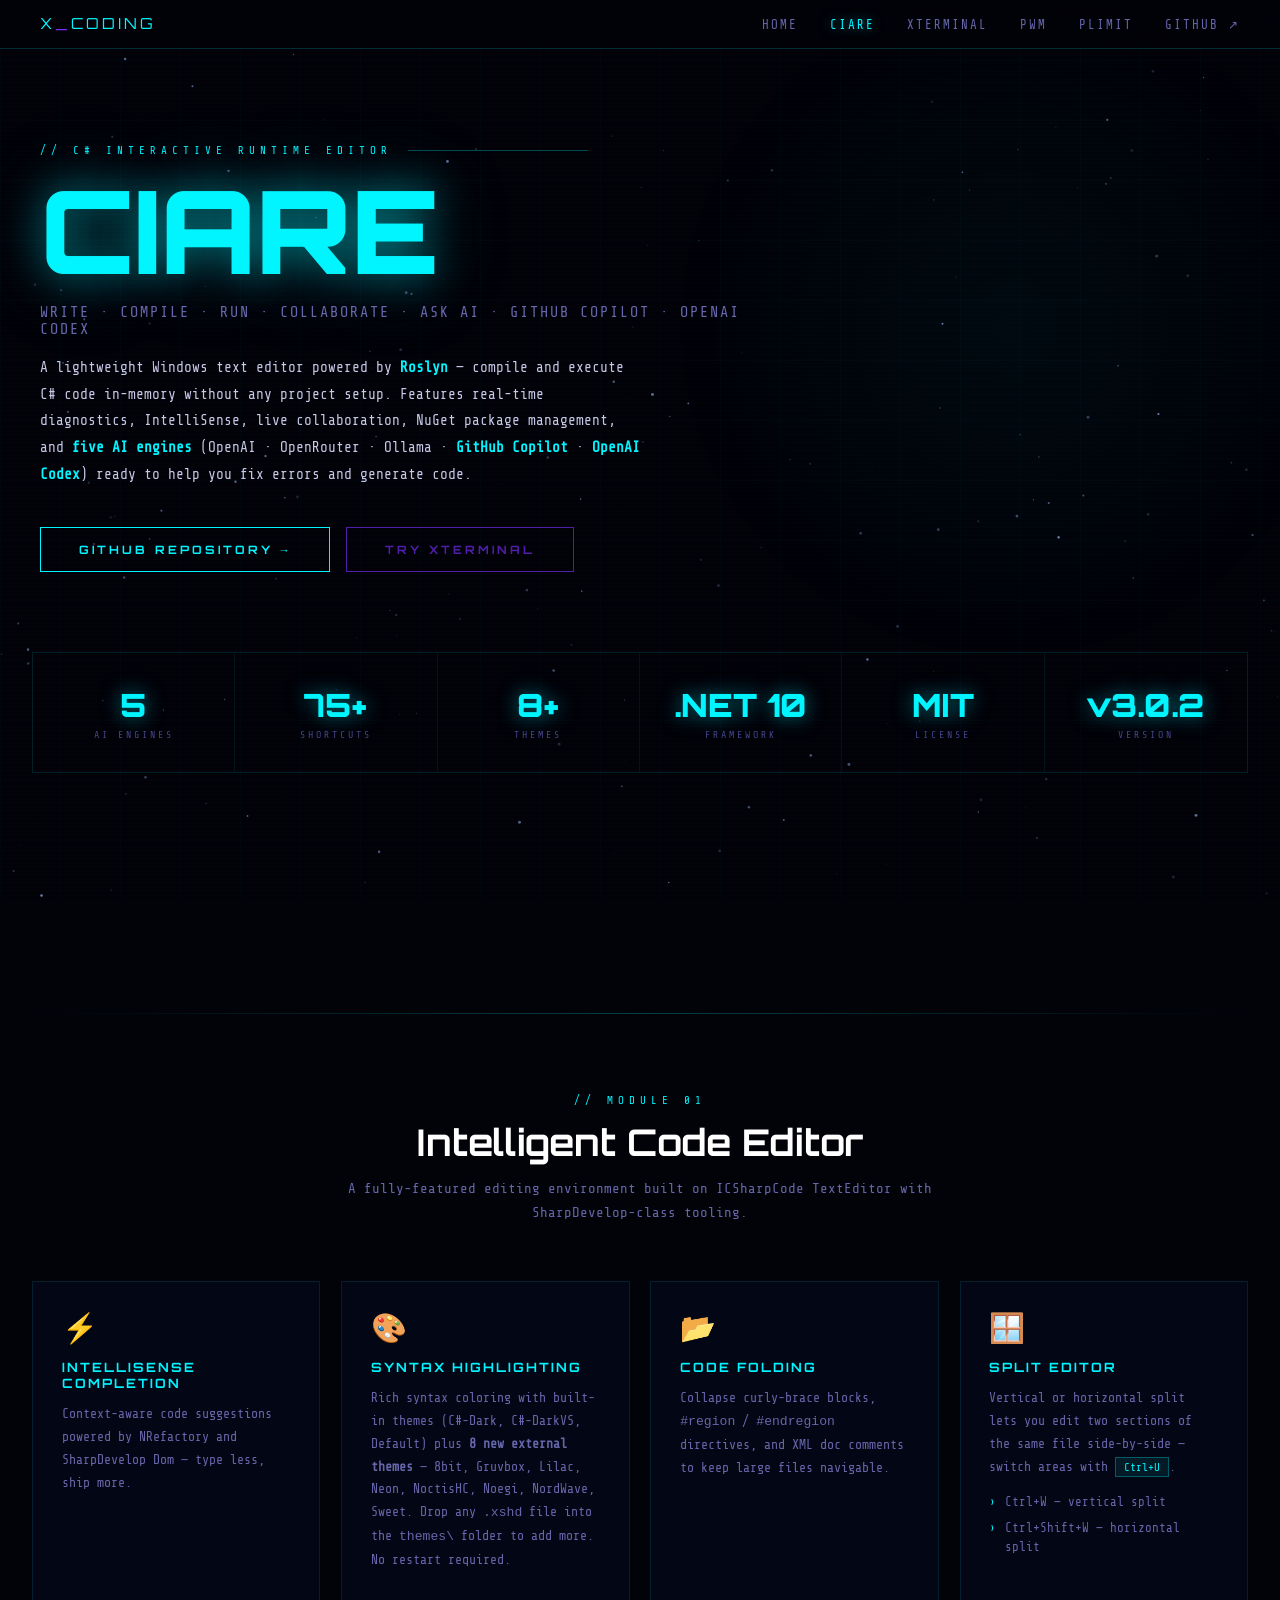
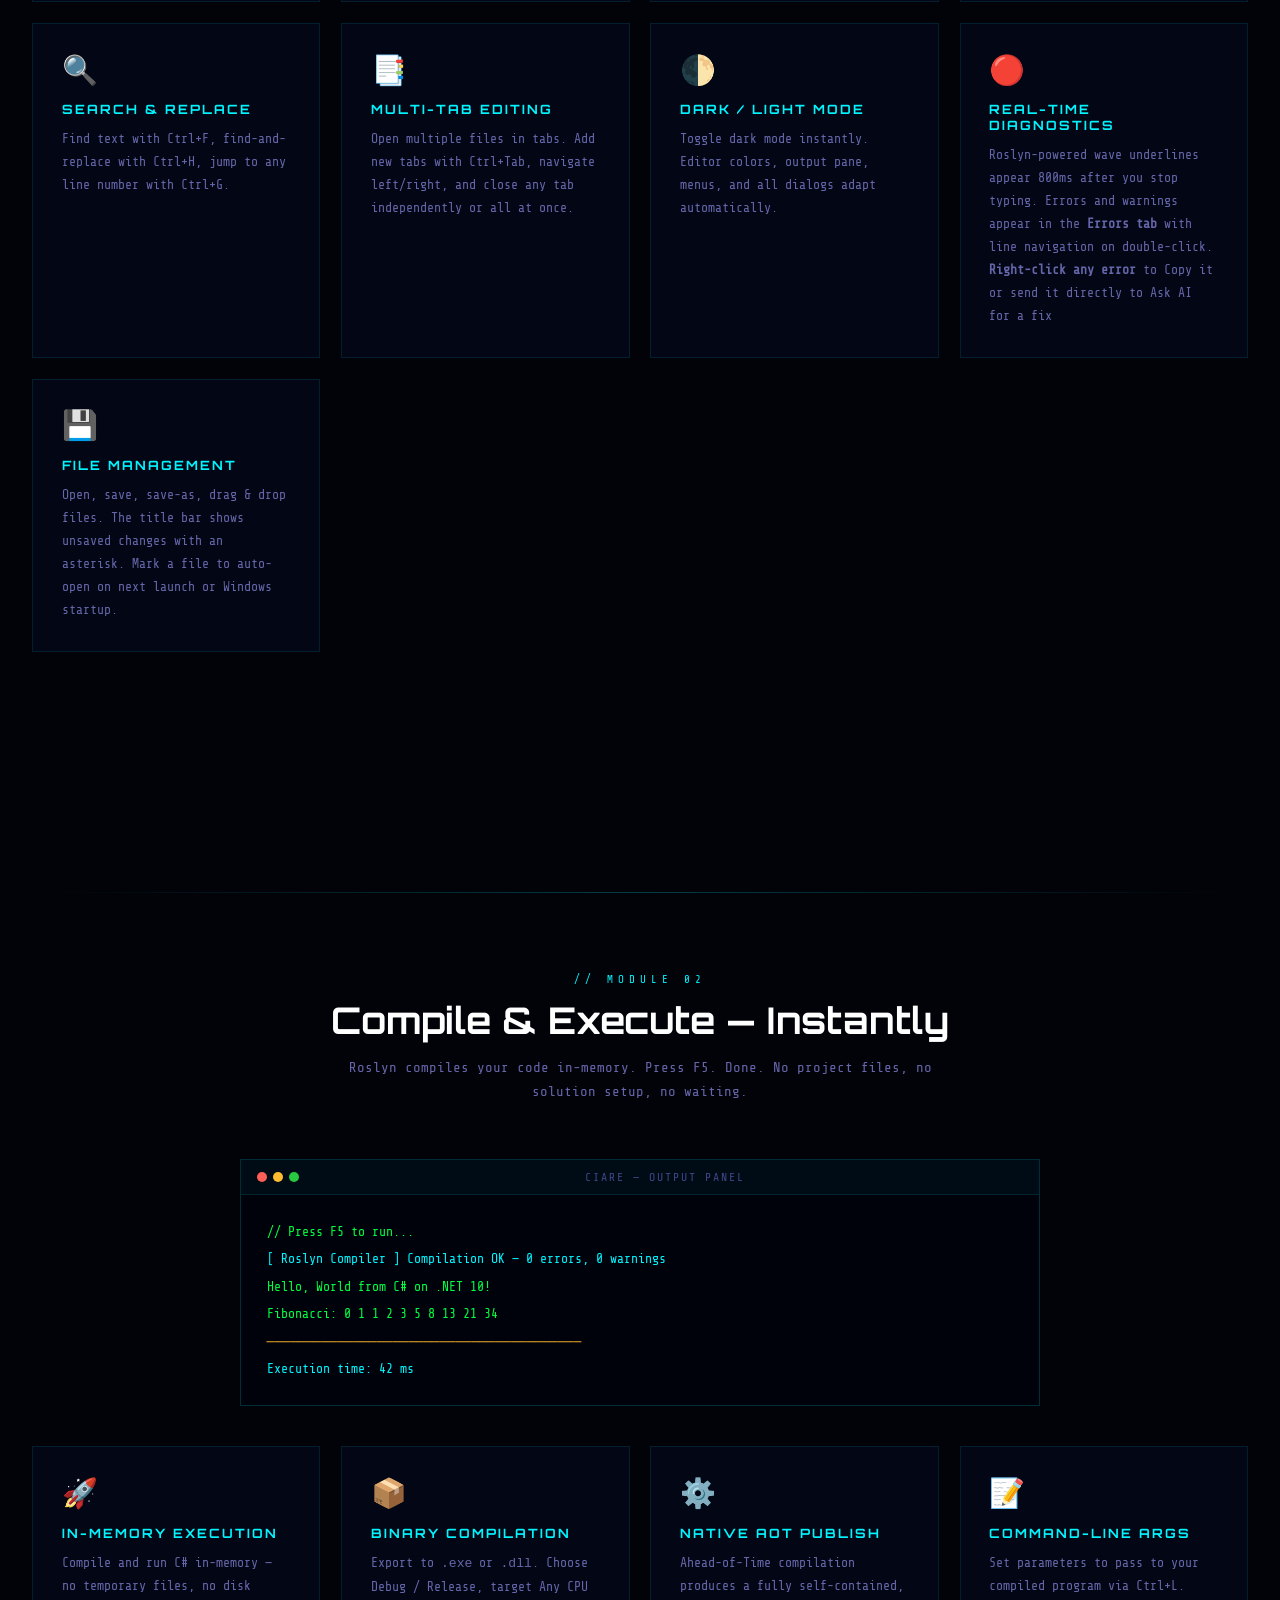
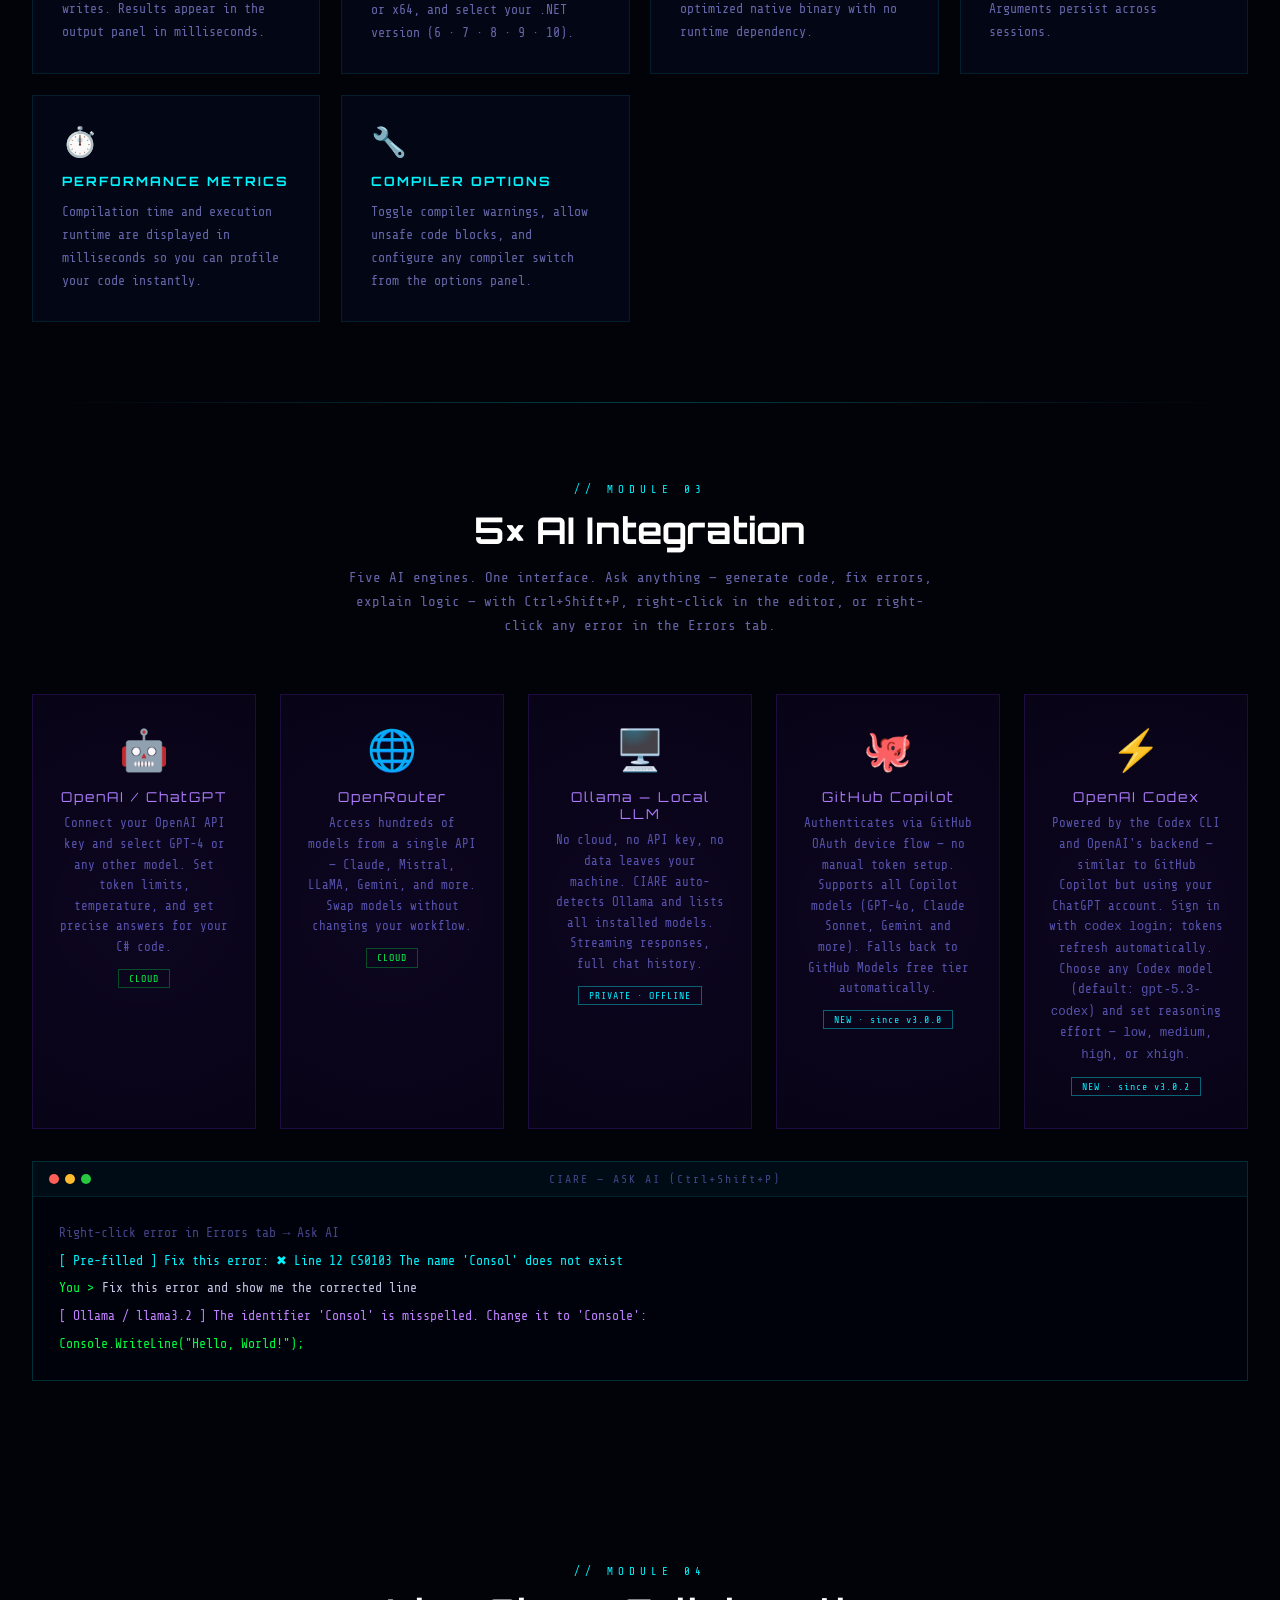
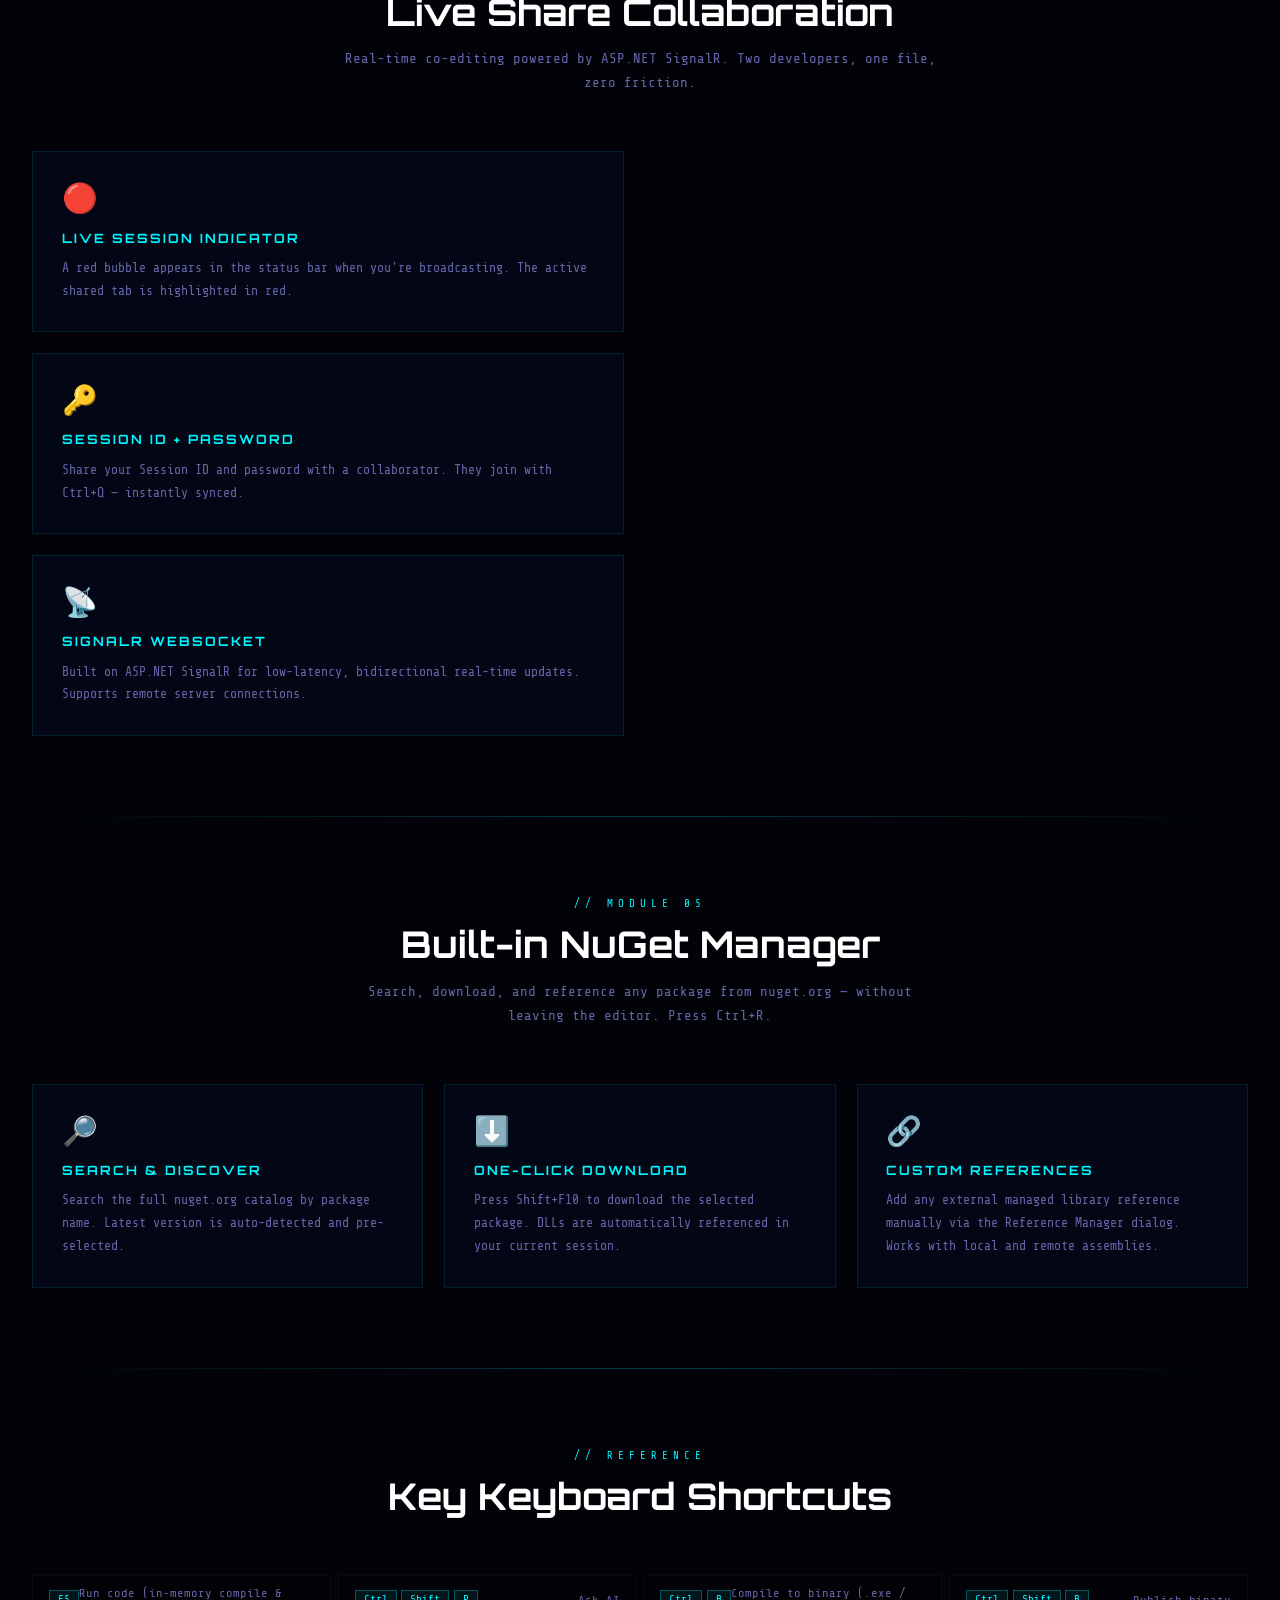
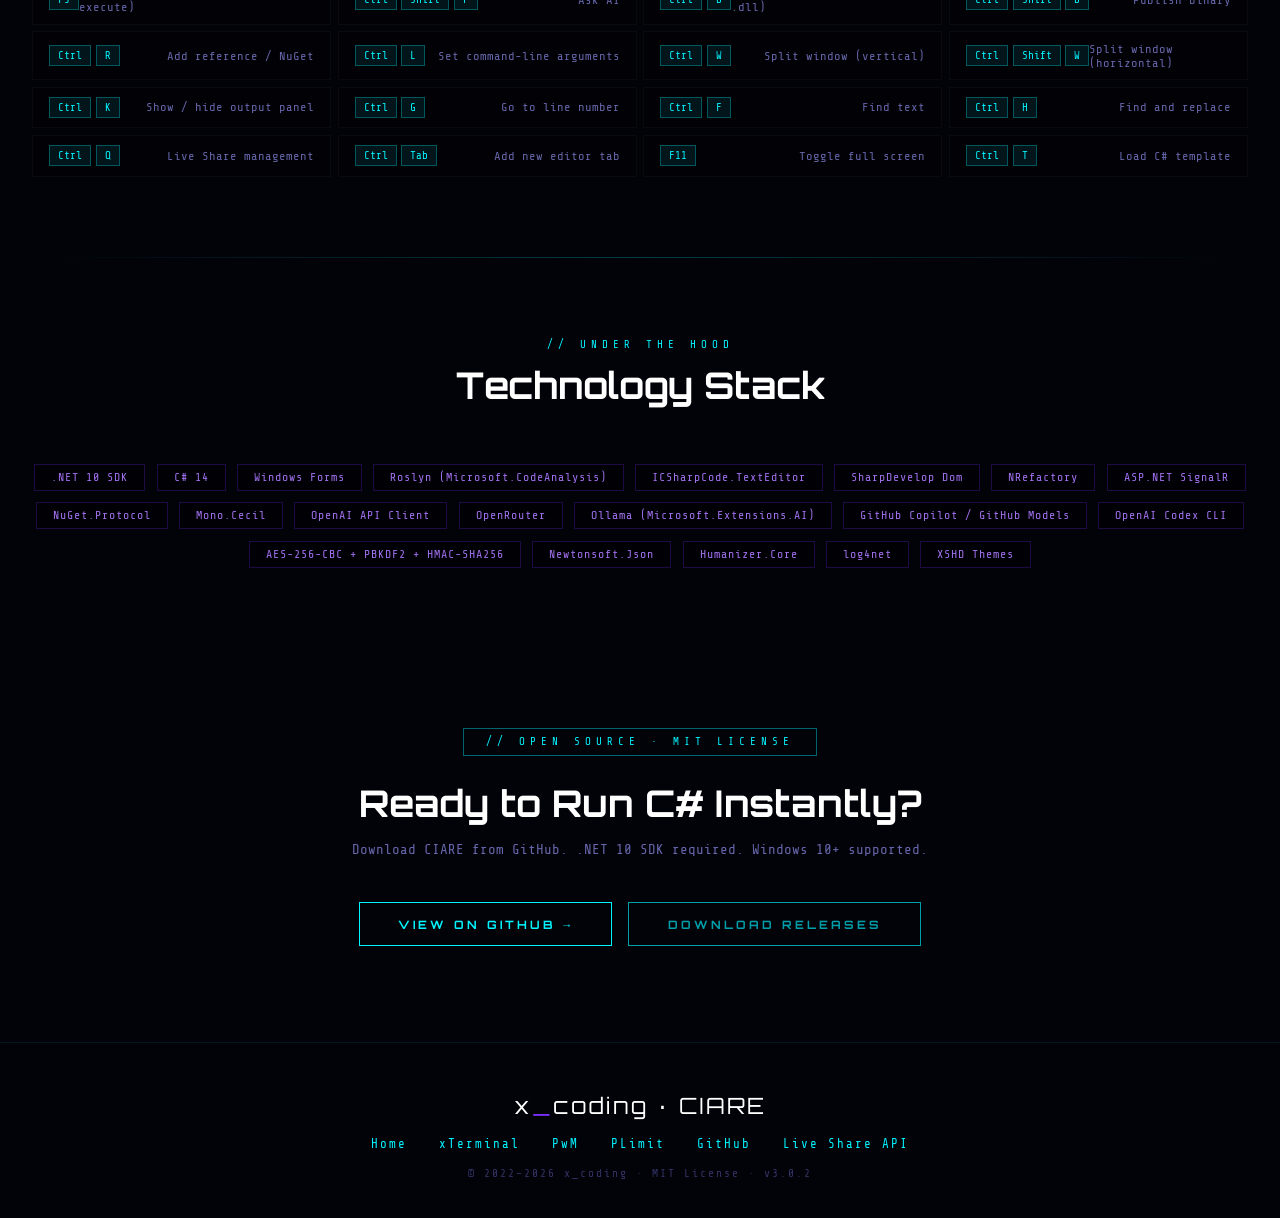
==== ciare.html @ 68c556f8 "new versions update for ciare and xterminal" ====
<!DOCTYPE html>
<html lang="en">
<head>
  <meta charset="UTF-8">
  <meta name="viewport" content="width=device-width, initial-scale=1.0">
  <title>CIARE — C# Interactive Runtime Editor</title>
  <link rel="stylesheet" href="style.css">
  <style>
    body { --lb-rgb: 0,245,255; }
    /* Logo header */
    .ci-logo-row { text-align: center; padding: 0 0 2rem; }
    .ci-hero-logo { height: 80px; object-fit: contain; filter: drop-shadow(0 0 28px #00f5ff) drop-shadow(0 0 8px #00f5ff); }
  </style>
<body>
<canvas id="starfield"></canvas>
<div class="wrapper">

  <!-- NAV -->
  <nav>
    <a class="nav-logo" href="index.html">x<span>_</span>coding</a>
    <ul class="nav-links">
      <li><a href="index.html">Home</a></li>
      <li><a href="ciare.html" class="active">CIARE</a></li>
      <li><a href="xterminal.html" class="green-link">xTerminal</a></li>
      <li><a href="pwm.html" class="pink-link">PwM</a></li>
      <li><a href="plimit.html" class="orange-link">PLimit</a></li>
      <li><a href="https://github.com/0x78654C/CIARE" target="_blank">GitHub ↗</a></li>
    </ul>
  </nav>

  <!-- HERO -->
  <div class="product-hero">
    <div class="hero-glow"></div>
    <div class="product-hero-content">
      <div class="hero-label">// C# INTERACTIVE RUNTIME EDITOR</div>
      <h1 class="hero-name">CIARE</h1>
      <div class="hero-sub">Write · Compile · Run · Collaborate · Ask AI · GitHub Copilot · OpenAI Codex</div>
      <p class="hero-desc">
        A lightweight Windows text editor powered by <strong style="color:#00f5ff">Roslyn</strong> — compile and execute
        C# code in-memory without any project setup. Features real-time diagnostics, IntelliSense,
        live collaboration, NuGet package management, and <strong style="color:#00f5ff">five AI engines</strong>
        (OpenAI · OpenRouter · Ollama · <strong style="color:#00f5ff">GitHub Copilot</strong> · <strong style="color:#00f5ff">OpenAI Codex</strong>) ready to help you fix
        errors and generate code.
      </p>
      <div class="btn-group">
        <a href="https://github.com/0x78654C/CIARE" target="_blank" class="btn">GitHub Repository →</a>
        <a href="xterminal.html" class="btn ghost" style="--ac:#7b2fff;">Try xTerminal</a>
      </div>
    </div>
  </div>

  <!-- STAT BAR -->
  <div class="stat-bar fade">
    <div class="stat-item"><span class="s-num">5</span><span class="s-lbl">AI Engines</span></div>
    <div class="stat-item"><span class="s-num">75+</span><span class="s-lbl">Shortcuts</span></div>
    <div class="stat-item"><span class="s-num">8+</span><span class="s-lbl">Themes</span></div>
    <div class="stat-item"><span class="s-num">.NET 10</span><span class="s-lbl">Framework</span></div>
    <div class="stat-item"><span class="s-num">MIT</span><span class="s-lbl">License</span></div>
    <div class="stat-item"><span class="s-num">v3.0.2</span><span class="s-lbl">Version</span></div>
  </div>

  <!-- SCREENSHOT HERO -->
  <div class="section fade">
    <!-- Logo header -->
    <div class="ci-logo-row">
      <img src="https://raw.githubusercontent.com/0x78654C/CIARE/main/Media/logoCiare.png" alt="CIARE"
           class="ci-hero-logo" onerror="this.style.display='none'">
    </div>
    <div class="shot shot-ix" style="max-width:1100px;margin:0 auto;" onclick="openLightbox(this)">
      <div class="zoom-badge">⤢ EXPAND</div>
      <img src="https://raw.githubusercontent.com/0x78654C/CIARE/main/Media/ciare_2.0.4.png" alt="CIARE Editor"
           onerror="this.parentElement.style.display='none'">
      <div class="shot-caption">CIARE — Main editor window with syntax highlighting and output panel</div>
    </div>
  </div>

  <div class="div"></div>

  <!-- EDITOR FEATURES -->
  <div class="section fade">
    <div class="section-header">
      <div class="section-label">// MODULE 01</div>
      <h2 class="section-title">Intelligent Code Editor</h2>
      <p class="section-sub">A fully-featured editing environment built on ICSharpCode TextEditor with SharpDevelop-class tooling.</p>
    </div>
    <div class="features-grid">
      <div class="feat-card">
        <span class="feat-icon">⚡</span>
        <div class="feat-title">IntelliSense Completion</div>
        <p class="feat-desc">Context-aware code suggestions powered by NRefactory and SharpDevelop Dom — type less, ship more.
      </div>
      <div class="feat-card">
        <span class="feat-icon">🎨</span>
        <div class="feat-title">Syntax Highlighting</div>
        <p class="feat-desc">Rich syntax coloring with built-in themes (C#-Dark, C#-DarkVS, Default) plus <strong>8 new external themes</strong> — 8bit, Gruvbox, Lilac, Neon, NoctisHC, Noegi, NordWave, Sweet. Drop any <code>.xshd</code> file into the <code>themes\</code> folder to add more. No restart required.</p>
      </div>
      <div class="feat-card">
        <span class="feat-icon">📂</span>
        <div class="feat-title">Code Folding</div>
        <p class="feat-desc">Collapse curly-brace blocks, <code>#region</code> / <code>#endregion</code> directives, and XML doc comments to keep large files navigable.</p>
      </div>
      <div class="feat-card">
        <span class="feat-icon">🪟</span>
        <div class="feat-title">Split Editor</div>
        <p class="feat-desc">Vertical or horizontal split lets you edit two sections of the same file side-by-side — switch areas with <kbd>Ctrl+U</kbd>.</p>
        <ul class="feat-list">
          <li>Ctrl+W — vertical split</li>
          <li>Ctrl+Shift+W — horizontal split</li>
        </ul>
      </div>
      <div class="feat-card">
        <span class="feat-icon">🔍</span>
        <div class="feat-title">Search &amp; Replace</div>
        <p class="feat-desc">Find text with Ctrl+F, find-and-replace with Ctrl+H, jump to any line number with Ctrl+G.</p>
      </div>
      <div class="feat-card">
        <span class="feat-icon">📑</span>
        <div class="feat-title">Multi-Tab Editing</div>
        <p class="feat-desc">Open multiple files in tabs. Add new tabs with Ctrl+Tab, navigate left/right, and close any tab independently or all at once.</p>
      </div>
      <div class="feat-card">
        <span class="feat-icon">🌓</span>
        <div class="feat-title">Dark / Light Mode</div>
        <p class="feat-desc">Toggle dark mode instantly. Editor colors, output pane, menus, and all dialogs adapt automatically.</p>
      </div>
      <div class="feat-card">
        <span class="feat-icon">🔴</span>
        <div class="feat-title">Real-Time Diagnostics</div>
        <p class="feat-desc">Roslyn-powered wave underlines appear 800ms after you stop typing. Errors and warnings appear in the <strong>Errors tab</strong> with line navigation on double-click. <strong>Right-click any error</strong> to Copy it or send it directly to Ask AI for a fix
      </div>
      <div class="feat-card">
        <span class="feat-icon">💾</span>
        <div class="feat-title">File Management</div>
        <p class="feat-desc">Open, save, save-as, drag &amp; drop files. The title bar shows unsaved changes with an asterisk. Mark a file to auto-open on next launch or Windows startup.</p>
      </div>
    </div>
  </div>

  <!-- SCREENSHOTS ROW -->
  <div class="section fade">
    <div class="shots-grid">
      <div class="shot shot-ix" onclick="openLightbox(this)">
        <div class="zoom-badge">⤢ EXPAND</div>
        <img src="https://raw.githubusercontent.com/0x78654C/CIARE/main/Media/ciare_inteli.png" alt="IntelliSense"
             onerror="this.parentElement.style.display='none'">
        <div class="shot-caption">IntelliSense code completion in action</div>
      </div>
      <div class="shot shot-ix" onclick="openLightbox(this)">
        <div class="zoom-badge">⤢ EXPAND</div>
        <img src="https://raw.githubusercontent.com/0x78654C/CIARE/main/Media/ciare_split2.png" alt="Split view"
             onerror="this.parentElement.style.display='none'">
        <div class="shot-caption">Vertical split editor view</div>
      </div>
      <div class="shot shot-ix" onclick="openLightbox(this)">
        <div class="zoom-badge">⤢ EXPAND</div>
        <img src="https://raw.githubusercontent.com/0x78654C/CIARE/main/Media/ciare_menu.png" alt="Menu system"
             onerror="this.parentElement.style.display='none'">
        <div class="shot-caption">Full menu system and toolbar</div>
      </div>
    </div>
  </div>

  <div class="div"></div>

  <!-- COMPILATION & EXECUTION -->
  <div class="section fade">
    <div class="section-header">
      <div class="section-label">// MODULE 02</div>
      <h2 class="section-title">Compile &amp; Execute — Instantly</h2>
      <p class="section-sub">Roslyn compiles your code in-memory. Press F5. Done. No project files, no solution setup, no waiting.</p>
    </div>

    <div class="term-win" style="max-width:800px;margin:0 auto 2.5rem;">
      <div class="term-header">
        <div class="dots"><div class="dot r"></div><div class="dot y"></div><div class="dot g"></div></div>
        <div class="term-ttl">CIARE — OUTPUT PANEL</div>
      </div>
      <div class="term-body">
        <div class="tl"><span class="t-ps">// Press F5 to run...</span></div>
        <div class="tl"><span class="t-out c">[ Roslyn Compiler ]  Compilation OK — 0 errors, 0 warnings</span></div>
        <div class="tl"><span class="t-out g">Hello, World from C# on .NET 10!</span></div>
        <div class="tl"><span class="t-out g">Fibonacci: 0 1 1 2 3 5 8 13 21 34</span></div>
        <div class="tl"><span class="t-out y">────────────────────────────────────────</span></div>
        <div class="tl"><span class="t-out c">Execution time: 42 ms</span></div>
      </div>
    </div>

    <div class="features-grid">
      <div class="feat-card">
        <span class="feat-icon">🚀</span>
        <div class="feat-title">In-Memory Execution</div>
        <p class="feat-desc">Compile and run C# in-memory — no temporary files, no disk writes. Results appear in the output panel in milliseconds.</p>
      </div>
      <div class="feat-card">
        <span class="feat-icon">📦</span>
        <div class="feat-title">Binary Compilation</div>
        <p class="feat-desc">Export to <code>.exe</code> or <code>.dll</code>. Choose Debug / Release, target Any CPU or x64, and select your .NET version (6 · 7 · 8 · 9 · 10).</p>
      </div>
      <div class="feat-card">
        <span class="feat-icon">⚙️</span>
        <div class="feat-title">Native AOT Publish</div>
        <p class="feat-desc">Ahead-of-Time compilation produces a fully self-contained, optimized native binary with no runtime dependency.</p>
      </div>
      <div class="feat-card">
        <span class="feat-icon">📝</span>
        <div class="feat-title">Command-Line Args</div>
        <p class="feat-desc">Set parameters to pass to your compiled program via Ctrl+L. Arguments persist across sessions.</p>
      </div>
      <div class="feat-card">
        <span class="feat-icon">⏱️</span>
        <div class="feat-title">Performance Metrics</div>
        <p class="feat-desc">Compilation time and execution runtime are displayed in milliseconds so you can profile your code instantly.</p>
      </div>
      <div class="feat-card">
        <span class="feat-icon">🔧</span>
        <div class="feat-title">Compiler Options</div>
        <p class="feat-desc">Toggle compiler warnings, allow unsafe code blocks, and configure any compiler switch from the options panel.</p>
      </div>
    </div>
  </div>

  <div class="div"></div>

  <!-- AI INTEGRATION -->
  <div class="section fade">
    <div class="section-header">
      <div class="section-label">// MODULE 03</div>
      <h2 class="section-title">5× AI Integration</h2>
      <p class="section-sub">Five AI engines. One interface. Ask anything — generate code, fix errors, explain logic — with Ctrl+Shift+P, right-click in the editor, or right-click any error in the Errors tab.</p>
    </div>

    <div class="ai-grid">
      <div class="ai-card">
        <div class="ai-icon">🤖</div>
        <div class="ai-name">OpenAI / ChatGPT</div>
        <p class="ai-desc">Connect your OpenAI API key and select GPT-4 or any other model. Set token limits, temperature, and get precise answers for your C# code.</p>
        <div class="ai-tag">CLOUD</div>
      </div>
      <div class="ai-card">
        <div class="ai-icon">🌐</div>
        <div class="ai-name">OpenRouter</div>
        <p class="ai-desc">Access hundreds of models from a single API — Claude, Mistral, LLaMA, Gemini, and more. Swap models without changing your workflow.</p>
        <div class="ai-tag">CLOUD</div>
      </div>
      <div class="ai-card">
        <div class="ai-icon">🖥️</div>
        <div class="ai-name">Ollama — Local LLM</div>
        <p class="ai-desc">No cloud, no API key, no data leaves your machine. CIARE auto-detects Ollama and lists all installed models. Streaming responses, full chat history.</p>
        <div class="ai-tag" style="border-color:rgba(0,245,255,.4);color:#00f5ff;">PRIVATE · OFFLINE</div>
      </div>
      <div class="ai-card">
        <div class="ai-icon">🐙</div>
        <div class="ai-name">GitHub Copilot</div>
        <p class="ai-desc">Authenticates via GitHub OAuth device flow — no manual token setup. Supports all Copilot models (GPT-4o, Claude Sonnet, Gemini and more). Falls back to GitHub Models free tier automatically.</p>
        <div class="ai-tag" style="border-color:rgba(0,245,255,.4);color:#00f5ff;">NEW · since v3.0.0</div>
      </div>
      <div class="ai-card">
        <div class="ai-icon">⚡</div>
        <div class="ai-name">OpenAI Codex</div>
        <p class="ai-desc">Powered by the Codex CLI and OpenAI's backend — similar to GitHub Copilot but using your ChatGPT account. Sign in with <code>codex login</code>; tokens refresh automatically. Choose any Codex model (default: <code>gpt-5.3-codex</code>) and set reasoning effort — <code>low</code>, <code>medium</code>, <code>high</code>, or <code>xhigh</code>.</p>
        <div class="ai-tag" style="border-color:rgba(0,245,255,.4);color:#00f5ff;">NEW · since v3.0.2</div>
      </div>
    </div>

    <div style="margin-top:2rem;" class="term-win">
      <div class="term-header">
        <div class="dots"><div class="dot r"></div><div class="dot y"></div><div class="dot g"></div></div>
        <div class="term-ttl">CIARE — ASK AI (Ctrl+Shift+P)</div>
      </div>
      <div class="term-body">
        <div class="tl"><span class="t-out">Right-click error in Errors tab → Ask AI</span></div>
        <div class="tl"><span class="t-out c">[ Pre-filled ] Fix this error: ✖  Line 12   CS0103  The name 'Consol' does not exist</span></div>
        <div class="tl"><span class="t-ps">You &gt;</span><span class="t-cmd">Fix this error and show me the corrected line</span></div>
        <div class="tl"><span class="t-out p">[ Ollama / llama3.2 ]  The identifier 'Consol' is misspelled. Change it to 'Console':</span></div>
        <div class="tl"><span class="t-out g">  Console.WriteLine("Hello, World!");</span></div>
      </div>
    </div>
  </div>

  <!-- LIVE SHARE -->
  <div class="section fade">
    <div class="section-header">
      <div class="section-label">// MODULE 04</div>
      <h2 class="section-title">Live Share Collaboration</h2>
      <p class="section-sub">Real-time co-editing powered by ASP.NET SignalR. Two developers, one file, zero friction.</p>
    </div>
    <div style="display:grid;grid-template-columns:1fr 1fr;gap:2rem;align-items:start;">
      <div>
        <div class="features-grid" style="grid-template-columns:1fr;">
          <div class="feat-card">
            <span class="feat-icon">🔴</span>
            <div class="feat-title">Live Session Indicator</div>
            <p class="feat-desc">A red bubble appears in the status bar when you're broadcasting. The active shared tab is highlighted in red.</p>
          </div>
          <div class="feat-card">
            <span class="feat-icon">🔑</span>
            <div class="feat-title">Session ID + Password</div>
            <p class="feat-desc">Share your Session ID and password with a collaborator. They join with Ctrl+Q — instantly synced.</p>
          </div>
          <div class="feat-card">
            <span class="feat-icon">📡</span>
            <div class="feat-title">SignalR WebSocket</div>
            <p class="feat-desc">Built on ASP.NET SignalR for low-latency, bidirectional real-time updates. Supports remote server connections.</p>
          </div>
        </div>
      </div>
      <div class="shots-grid" style="grid-template-columns:1fr;max-width:420px;margin-left:auto;">
        <div class="shot shot-ix" onclick="openLightbox(this)">
          <div class="zoom-badge">⤢ EXPAND</div>
          <img src="https://raw.githubusercontent.com/0x78654C/CIARE/main/Media/ls_start.png" alt="Live Share start"
               onerror="this.parentElement.style.display='none'">
          <div class="shot-caption">Live Share session management dialog</div>
        </div>
        <div class="shot shot-ix" style="margin-top:1rem;" onclick="openLightbox(this)">
          <div class="zoom-badge">⤢ EXPAND</div>
          <img src="https://raw.githubusercontent.com/0x78654C/CIARE/main/Media/ls_notify.png" alt="Live Share notification"
               onerror="this.parentElement.style.display='none'">
          <div class="shot-caption">Red notification bubble when broadcasting</div>
        </div>
      </div>
    </div>
  </div>

  <div class="div"></div>

  <!-- NUGET -->
  <div class="section fade">
    <div class="section-header">
      <div class="section-label">// MODULE 05</div>
      <h2 class="section-title">Built-in NuGet Manager</h2>
      <p class="section-sub">Search, download, and reference any package from nuget.org — without leaving the editor. Press Ctrl+R.</p>
    </div>
    <div class="features-grid">
      <div class="feat-card">
        <span class="feat-icon">🔎</span>
        <div class="feat-title">Search &amp; Discover</div>
        <p class="feat-desc">Search the full nuget.org catalog by package name. Latest version is auto-detected and pre-selected.</p>
      </div>
      <div class="feat-card">
        <span class="feat-icon">⬇️</span>
        <div class="feat-title">One-Click Download</div>
        <p class="feat-desc">Press Shift+F10 to download the selected package. DLLs are automatically referenced in your current session.</p>
      </div>
      <div class="feat-card">
        <span class="feat-icon">🔗</span>
        <div class="feat-title">Custom References</div>
        <p class="feat-desc">Add any external managed library reference manually via the Reference Manager dialog. Works with local and remote assemblies.</p>
      </div>
    </div>
  </div>

  <div class="div"></div>

  <!-- KEYBOARD SHORTCUTS -->
  <div class="section fade">
    <div class="section-header">
      <div class="section-label">// REFERENCE</div>
      <h2 class="section-title">Key Keyboard Shortcuts</h2>
    </div>
    <div class="shorts-grid">
      <div class="short-row"><div class="key-combo"><kbd>F5</kbd></div><span class="short-desc">Run code (in-memory compile &amp; execute)</span></div>
      <div class="short-row"><div class="key-combo"><kbd>Ctrl</kbd><kbd>Shift</kbd><kbd>P</kbd></div><span class="short-desc">Ask AI</span></div>
      <div class="short-row"><div class="key-combo"><kbd>Ctrl</kbd><kbd>B</kbd></div><span class="short-desc">Compile to binary (.exe / .dll)</span></div>
      <div class="short-row"><div class="key-combo"><kbd>Ctrl</kbd><kbd>Shift</kbd><kbd>B</kbd></div><span class="short-desc">Publish binary</span></div>
      <div class="short-row"><div class="key-combo"><kbd>Ctrl</kbd><kbd>R</kbd></div><span class="short-desc">Add reference / NuGet</span></div>
      <div class="short-row"><div class="key-combo"><kbd>Ctrl</kbd><kbd>L</kbd></div><span class="short-desc">Set command-line arguments</span></div>
      <div class="short-row"><div class="key-combo"><kbd>Ctrl</kbd><kbd>W</kbd></div><span class="short-desc">Split window (vertical)</span></div>
      <div class="short-row"><div class="key-combo"><kbd>Ctrl</kbd><kbd>Shift</kbd><kbd>W</kbd></div><span class="short-desc">Split window (horizontal)</span></div>
      <div class="short-row"><div class="key-combo"><kbd>Ctrl</kbd><kbd>K</kbd></div><span class="short-desc">Show / hide output panel</span></div>
      <div class="short-row"><div class="key-combo"><kbd>Ctrl</kbd><kbd>G</kbd></div><span class="short-desc">Go to line number</span></div>
      <div class="short-row"><div class="key-combo"><kbd>Ctrl</kbd><kbd>F</kbd></div><span class="short-desc">Find text</span></div>
      <div class="short-row"><div class="key-combo"><kbd>Ctrl</kbd><kbd>H</kbd></div><span class="short-desc">Find and replace</span></div>
      <div class="short-row"><div class="key-combo"><kbd>Ctrl</kbd><kbd>Q</kbd></div><span class="short-desc">Live Share management</span></div>
      <div class="short-row"><div class="key-combo"><kbd>Ctrl</kbd><kbd>Tab</kbd></div><span class="short-desc">Add new editor tab</span></div>
      <div class="short-row"><div class="key-combo"><kbd>F11</kbd></div><span class="short-desc">Toggle full screen</span></div>
      <div class="short-row"><div class="key-combo"><kbd>Ctrl</kbd><kbd>T</kbd></div><span class="short-desc">Load C# template</span></div>
    </div>
  </div>

  <div class="div"></div>

  <!-- TECH STACK -->
  <div class="section fade">
    <div class="section-header">
      <div class="section-label">// UNDER THE HOOD</div>
      <h2 class="section-title">Technology Stack</h2>
    </div>
    <div class="tech-cloud">
      <span class="tech-badge">.NET 10 SDK</span>
      <span class="tech-badge">C# 14</span>
      <span class="tech-badge">Windows Forms</span>
      <span class="tech-badge">Roslyn (Microsoft.CodeAnalysis)</span>
      <span class="tech-badge">ICSharpCode.TextEditor</span>
      <span class="tech-badge">SharpDevelop Dom</span>
      <span class="tech-badge">NRefactory</span>
      <span class="tech-badge">ASP.NET SignalR</span>
      <span class="tech-badge">NuGet.Protocol</span>
      <span class="tech-badge">Mono.Cecil</span>
      <span class="tech-badge">OpenAI API Client</span>
      <span class="tech-badge">OpenRouter</span>
      <span class="tech-badge">Ollama (Microsoft.Extensions.AI)</span>
      <span class="tech-badge">GitHub Copilot / GitHub Models</span>
      <span class="tech-badge">OpenAI Codex CLI</span>
      <span class="tech-badge">AES-256-CBC + PBKDF2 + HMAC-SHA256</span>
      <span class="tech-badge">Newtonsoft.Json</span>
      <span class="tech-badge">Humanizer.Core</span>
      <span class="tech-badge">log4net</span>
      <span class="tech-badge">XSHD Themes</span>
    </div>
  </div>

  <!-- CTA -->
  <div class="section fade" style="text-align:center;padding-bottom:6rem;">
    <div class="hero-badge" style="margin-bottom:1.5rem;">// OPEN SOURCE · MIT LICENSE</div>
    <h2 class="section-title">Ready to Run C# Instantly?</h2>
    <p class="section-sub" style="margin-bottom:2.5rem;">Download CIARE from GitHub. .NET 10 SDK required. Windows 10+ supported.</p>
    <div class="btn-group" style="justify-content:center;">
      <a href="https://github.com/0x78654C/CIARE" target="_blank" class="btn">View on GitHub →</a>
      <a href="https://github.com/0x78654C/CIARE/releases" target="_blank" class="btn ghost">Download Releases</a>
    </div>
  </div>
 
  <!-- FOOTER -->
  <footer>
    <div class="foot-logo">x<span>_</span>coding · CIARE</div>
    <div class="foot-links">
      <a href="index.html">Home</a>
      <a href="xterminal.html">xTerminal</a>
      <a href="pwm.html">PwM</a>
      <a href="plimit.html">PLimit</a>
      <a href="https://github.com/0x78654C/CIARE" target="_blank">GitHub</a>
      <a href="https://github.com/0x78654C/CIARELiveShareAPI" target="_blank">Live Share API</a>
    </div>
    <div class="foot-copy">© 2022–2026 x_coding · MIT License · v3.0.2</div>
  </footer>

</div><!-- /wrapper -->

<div id="lb-overlay" class="lb-overlay" onclick="closeLightbox()">
  <div class="lb-box" onclick="event.stopPropagation()">
    <button class="lb-close-btn" onclick="closeLightbox()">✕ CLOSE</button>
    <img id="lb-img" src="" alt="">
    <div id="lb-caption" class="lb-caption-bar"></div>
  </div>
</div>

<script>
const canvas = document.getElementById('starfield');
const ctx = canvas.getContext('2d');
let W, H, stars = [];
function initStars() {
  W = canvas.width = window.innerWidth;
  H = canvas.height = window.innerHeight;
  stars = Array.from({length:200},()=>({
    x: Math.random()*W, y: Math.random()*H,
    r: Math.random()*1.3+.2, speed: Math.random()*.22+.04,
    o: Math.random()*.6+.2, tw: Math.random()*Math.PI*2
  }));
}
function draw(){
  ctx.clearRect(0,0,W,H);
  stars.forEach(s=>{
    s.tw+=.018; s.y+=s.speed;
    if(s.y>H){s.y=0;s.x=Math.random()*W;}
    ctx.beginPath(); ctx.arc(s.x,s.y,s.r,0,Math.PI*2);
    ctx.fillStyle=`rgba(160,190,255,${s.o*(0.7+0.3*Math.sin(s.tw))})`; ctx.fill();
  });
  requestAnimationFrame(draw);
}
initStars(); window.addEventListener('resize',initStars); draw();

// ── Lightbox ──────────────────────────────────────
function openLightbox(el) {
  document.getElementById('lb-img').src = el.dataset.img || el.querySelector('img').src;
  document.getElementById('lb-caption').textContent = el.querySelector('.shot-caption')?.textContent || '';
  document.getElementById('lb-overlay').classList.add('open');
  document.body.style.overflow = 'hidden';
}
function closeLightbox() {
  document.getElementById('lb-overlay').classList.remove('open');
  document.body.style.overflow = '';
}
document.addEventListener('keydown', e => { if (e.key === 'Escape') closeLightbox(); });

const obs = new IntersectionObserver(entries=>{
  entries.forEach(e=>{ if(e.isIntersecting) e.target.classList.add('show'); });
},{threshold:.12});
document.querySelectorAll('.fade').forEach(el=>obs.observe(el));
</script>
</body>
</html>
---- style.css ----
@import url('https://fonts.googleapis.com/css2?family=Orbitron:wght@400;500;700;900&family=Share+Tech+Mono&display=swap');

/* ═══════════════════════════════════════════════════
   RESET & BASE
═══════════════════════════════════════════════════ */
*, *::before, *::after { box-sizing: border-box; margin: 0; padding: 0; }
html { scroll-behavior: smooth; }

body {
  background-color: #020209;
  color: #c8c8e8;
  font-family: 'Share Tech Mono', 'Courier New', monospace;
  min-height: 100vh;
  overflow-x: hidden;
}

/* ═══════════════════════════════════════════════════
   BACKGROUND GRID
═══════════════════════════════════════════════════ */
body::before {
  content: '';
  position: fixed; top: 0; left: 0; width: 100%; height: 100%;
  background-image:
    linear-gradient(rgba(0,245,255,0.025) 1px, transparent 1px),
    linear-gradient(90deg, rgba(0,245,255,0.025) 1px, transparent 1px);
  background-size: 60px 60px;
  pointer-events: none; z-index: 0;
}

/* ═══════════════════════════════════════════════════
   SCANLINES
═══════════════════════════════════════════════════ */
body::after {
  content: '';
  position: fixed; top: 0; left: 0; width: 100%; height: 100%;
  background: repeating-linear-gradient(0deg,transparent,transparent 2px,rgba(0,0,0,.12) 2px,rgba(0,0,0,.12) 4px);
  pointer-events: none; z-index: 1;
  animation: scanMove 10s linear infinite;
}
@keyframes scanMove { to { background-position: 0 100px; } }

/* ═══════════════════════════════════════════════════
   CANVAS STARFIELD
═══════════════════════════════════════════════════ */
#starfield { position: fixed; top: 0; left: 0; width: 100%; height: 100%; z-index: 0; pointer-events: none; }

/* ═══════════════════════════════════════════════════
   WRAPPER
═══════════════════════════════════════════════════ */
.wrapper { position: relative; z-index: 2; }

/* ═══════════════════════════════════════════════════
   NAVIGATION
═══════════════════════════════════════════════════ */
nav {
  position: fixed; top: 0; left: 0; right: 0; z-index: 100;
  padding: .9rem 2.5rem;
  display: flex; align-items: center; justify-content: space-between;
  background: rgba(2,2,9,.88);
  border-bottom: 1px solid rgba(0,245,255,.18);
  backdrop-filter: blur(12px);
}
.nav-logo {
  font-family: 'Orbitron', monospace; font-size: .95rem;
  color: #00f5ff; text-decoration: none; letter-spacing: 3px; text-transform: uppercase;
}
.nav-logo span { color: #7b2fff; }
.nav-links { display: flex; gap: 2rem; list-style: none; }
.nav-links a {
  color: #6666aa; text-decoration: none; font-size: .78rem;
  letter-spacing: 2px; text-transform: uppercase;
  transition: color .3s, text-shadow .3s;
}
.nav-links a:hover, .nav-links a.active {
  color: #00f5ff; text-shadow: 0 0 12px rgba(0,245,255,.6);
}
.nav-links a.green-link:hover { color: #00ff41; text-shadow: 0 0 12px rgba(0,255,65,.6); }

/* ═══════════════════════════════════════════════════
   HERO — INDEX
═══════════════════════════════════════════════════ */
.hero {
  min-height: 100vh; display: flex; align-items: center; justify-content: center;
  text-align: center; padding: 7rem 2rem 5rem; position: relative;
}
.hero-badge {
  display: inline-block; border: 1px solid rgba(0,245,255,.4);
  color: #00f5ff; font-size: .68rem; letter-spacing: 5px;
  padding: .4rem 1.4rem; margin-bottom: 2.5rem; text-transform: uppercase;
  animation: pulseBorder 2.5s ease-in-out infinite;
}
@keyframes pulseBorder {
  0%,100% { border-color: rgba(0,245,255,.3); box-shadow: 0 0 8px rgba(0,245,255,.08); }
  50%      { border-color: rgba(0,245,255,.9); box-shadow: 0 0 24px rgba(0,245,255,.3); }
}
.hero-title {
  font-family: 'Orbitron', monospace;
  font-size: clamp(2.2rem,7vw,5.5rem); font-weight: 900; line-height: 1.1;
  margin-bottom: 1.5rem; color: #fff;
  text-shadow: 0 0 20px rgba(0,245,255,.5), 0 0 60px rgba(0,245,255,.2);
  position: relative;
}
.glitch { position: relative; display: inline-block; }
.glitch::before, .glitch::after {
  content: attr(data-text);
  position: absolute; top: 0; left: 0; width: 100%; overflow: hidden;
}
.glitch::before {
  color: #ff2fff; animation: glitch1 4s infinite;
  clip-path: polygon(0 0,100% 0,100% 35%,0 35%); transform: translateX(-3px);
}
.glitch::after {
  color: #00f5ff; animation: glitch2 4s infinite;
  clip-path: polygon(0 65%,100% 65%,100% 100%,0 100%); transform: translateX(3px);
}
@keyframes glitch1 {
  0%,90%,100% { opacity: 0; transform: translateX(-3px); }
  91%          { opacity: 1; transform: translateX(5px); }
  93%          { opacity: 1; transform: translateX(-5px); }
  95%          { opacity: 0; }
}
@keyframes glitch2 {
  0%,87%,100% { opacity: 0; transform: translateX(3px); }
  88%          { opacity: 1; transform: translateX(-5px); }
  91%          { opacity: 1; transform: translateX(5px); }
  93%          { opacity: 0; }
}
.hero-tagline {
  font-size: clamp(.85rem,2vw,1.1rem); color: #6666aa;
  letter-spacing: 3px; text-transform: uppercase; margin-bottom: 2.5rem;
}
.hero-tagline em { color: #7b2fff; font-style: normal; }
.terminal-prompt {
  display: inline-flex; align-items: center; gap: .6rem;
  background: rgba(0,0,0,.5); border: 1px solid rgba(0,245,255,.18);
  padding: .6rem 1.6rem; font-size: .85rem; margin-bottom: 4rem;
}
.terminal-prompt .ps1 { color: #00ff41; }
.cursor {
  display: inline-block; width: 8px; height: 1em;
  background: #00f5ff; animation: blink 1s step-end infinite; vertical-align: text-bottom;
}
@keyframes blink { 0%,100% { opacity: 1; } 50% { opacity: 0; } }

/* ═══════════════════════════════════════════════════
   PRODUCTS GRID — INDEX
═══════════════════════════════════════════════════ */
.products-grid {
  display: grid; grid-template-columns: repeat(auto-fit,minmax(320px,1fr));
  gap: 2.5rem; padding: 0 1rem;
}
.product-card {
  position: relative;
  background: rgba(4,8,24,.92);
  border: 1px solid rgba(0,245,255,.13);
  padding: 3rem 2.5rem;
  transition: border-color .35s, box-shadow .35s, transform .35s;
  overflow: hidden;
}
.product-card::before {
  content: ''; position: absolute; top: 0; left: 0; right: 0; height: 2px;
  background: linear-gradient(90deg,transparent,var(--ac),transparent);
  animation: topScan 3s linear infinite;
}
@keyframes topScan { 0% { transform: translateX(-100%); } 100% { transform: translateX(100%); } }
.product-card.ciare   { --ac: #00f5ff; }
.product-card.xterminal { --ac: #00ff41; }
.product-card:hover {
  border-color: var(--ac);
  box-shadow: 0 0 40px rgba(0,245,255,.08), inset 0 0 40px rgba(0,245,255,.03);
  transform: translateY(-6px);
}
.product-card.xterminal:hover {
  box-shadow: 0 0 40px rgba(0,255,65,.08), inset 0 0 40px rgba(0,255,65,.03);
}

/* HUD corners */
.hc { position: absolute; width: 18px; height: 18px; }
.hc.tl { top:10px; left:10px; border-top:2px solid var(--ac); border-left:2px solid var(--ac); }
.hc.tr { top:10px; right:10px; border-top:2px solid var(--ac); border-right:2px solid var(--ac); }
.hc.bl { bottom:10px; left:10px; border-bottom:2px solid var(--ac); border-left:2px solid var(--ac); }
.hc.br { bottom:10px; right:10px; border-bottom:2px solid var(--ac); border-right:2px solid var(--ac); }

.product-logo { height: 55px; object-fit: contain; margin-bottom: 1.5rem; filter: drop-shadow(0 0 12px var(--ac)); }
.product-name {
  font-family: 'Orbitron', monospace; font-size: 2rem; font-weight: 900;
  color: var(--ac); text-shadow: 0 0 24px var(--ac); margin-bottom: .4rem;
}
.product-tagline {
  color: #6666aa; font-size: .82rem; letter-spacing: 1px; margin-bottom: 1.8rem;
  padding-bottom: 1.5rem; border-bottom: 1px solid rgba(255,255,255,.05);
}
.feature-pills { display: flex; flex-wrap: wrap; gap: .5rem; margin-bottom: 2rem; }
.pill {
  background: rgba(0,245,255,.05); border: 1px solid rgba(0,245,255,.2);
  color: #00f5ff; font-size: .68rem; letter-spacing: 1.5px; padding: .3rem .8rem; text-transform: uppercase;
}
.pill.g { background: rgba(0,255,65,.05); border-color: rgba(0,255,65,.2); color: #00ff41; }
.product-stats {
  display: grid; grid-template-columns: repeat(3,1fr);
  gap: 1rem; margin-bottom: 2.5rem; padding: 1.5rem 0;
  border-top: 1px solid rgba(255,255,255,.05); border-bottom: 1px solid rgba(255,255,255,.05);
}
.stat { text-align: center; }
.stat-num {
  font-family: 'Orbitron', monospace; font-size: 1.6rem; font-weight: 700;
  color: var(--ac); display: block;
}
.stat-lbl { font-size: .62rem; letter-spacing: 2px; color: #444488; text-transform: uppercase; }

/* ═══════════════════════════════════════════════════
   BUTTONS
═══════════════════════════════════════════════════ */
.btn {
  display: inline-block; position: relative;
  padding: .85rem 2.4rem; font-family: 'Orbitron', monospace;
  font-size: .72rem; font-weight: 700; letter-spacing: 3px; text-transform: uppercase;
  text-decoration: none; color: var(--ac, #00f5ff);
  border: 1px solid var(--ac, #00f5ff); background: transparent;
  transition: all .3s; cursor: pointer; overflow: hidden;
}
.btn::before {
  content: ''; position: absolute; top: 0; left: -100%; width: 100%; height: 100%;
  background: linear-gradient(90deg,transparent,rgba(0,245,255,.1),transparent);
  transition: left .5s;
}
.btn:hover::before { left: 100%; }
.btn:hover {
  background: rgba(0,245,255,.08);
  box-shadow: 0 0 22px rgba(0,245,255,.3);
  text-shadow: 0 0 10px rgba(0,245,255,.8);
}
.btn.green { --ac: #00ff41; }
.btn.green:hover { background: rgba(0,255,65,.08); box-shadow: 0 0 22px rgba(0,255,65,.3); text-shadow: 0 0 10px rgba(0,255,65,.8); }
.btn.purple { --ac: #7b2fff; }
.btn.ghost { opacity: .65; }
.btn.ghost:hover { opacity: 1; }
.btn-group { display: flex; gap: 1rem; flex-wrap: wrap; }

/* ═══════════════════════════════════════════════════
   SECTION LAYOUT
═══════════════════════════════════════════════════ */
.section { padding: 5rem 2rem; max-width: 1400px; margin: 0 auto; }
.section-full { padding: 5rem 2rem; }
.section-header { text-align: center; margin-bottom: 3.5rem; }
.section-label { font-size: .68rem; letter-spacing: 5px; text-transform: uppercase; color: #00f5ff; margin-bottom: .7rem; }
.section-label.green { color: #00ff41; }
.section-title { font-family: 'Orbitron', monospace; font-size: clamp(1.4rem,4vw,2.3rem); font-weight: 700; color: #fff; margin-bottom: .8rem; }
.section-sub { color: #6666aa; font-size: .88rem; max-width: 600px; margin: 0 auto; line-height: 1.7; }

/* ═══════════════════════════════════════════════════
   STAT BAR
═══════════════════════════════════════════════════ */
.stat-bar {
  display: grid; grid-template-columns: repeat(auto-fit,minmax(140px,1fr));
  border: 1px solid rgba(0,245,255,.13); margin: 0 2rem 3rem;
}
.stat-bar.green { border-color: rgba(0,255,65,.13); }
.stat-item {
  padding: 2rem 1.5rem; text-align: center;
  border-right: 1px solid rgba(0,245,255,.08);
}
.stat-bar.green .stat-item { border-right-color: rgba(0,255,65,.08); }
.stat-item:last-child { border-right: none; }
.s-num {
  font-family: 'Orbitron', monospace; font-size: 2rem; font-weight: 900;
  color: #00f5ff; display: block; text-shadow: 0 0 20px rgba(0,245,255,.5);
}
.s-num.green { color: #00ff41; text-shadow: 0 0 20px rgba(0,255,65,.5); }
.s-lbl { font-size: .62rem; letter-spacing: 3px; color: #444488; text-transform: uppercase; margin-top: .3rem; display: block; }

/* ═══════════════════════════════════════════════════
   PRODUCT HERO (detail pages)
═══════════════════════════════════════════════════ */
.product-hero {
  min-height: 55vh; display: flex; align-items: center;
  padding: 9rem 2.5rem 5rem; position: relative; overflow: hidden; max-width: 100%;
}
.product-hero-content { max-width: 750px; position: relative; z-index: 2; }
.hero-label {
  font-size: .68rem; letter-spacing: 5px; color: #00f5ff;
  text-transform: uppercase; margin-bottom: 1rem;
  display: flex; align-items: center; gap: 1rem;
}
.hero-label::after { content: ''; flex: 1; height: 1px; background: rgba(0,245,255,.3); max-width: 180px; }
.hero-label.green { color: #00ff41; }
.hero-label.green::after { background: rgba(0,255,65,.3); }
.hero-name {
  font-family: 'Orbitron', monospace;
  font-size: clamp(3rem,9vw,7.5rem); font-weight: 900; line-height: 1;
  color: #00f5ff; margin-bottom: 1rem;
  text-shadow: 0 0 40px rgba(0,245,255,.5), 0 0 100px rgba(0,245,255,.2);
}
.hero-name.green {
  color: #00ff41;
  text-shadow: 0 0 40px rgba(0,255,65,.5), 0 0 100px rgba(0,255,65,.2);
}
.hero-sub { font-size: .95rem; color: #6666aa; letter-spacing: 2px; margin-bottom: 1rem; text-transform: uppercase; }
.hero-desc { color: #c8c8e8; font-size: .9rem; line-height: 1.85; max-width: 600px; margin-bottom: 2.5rem; }
.hero-glow {
  position: absolute; top: 50%; right: -80px; transform: translateY(-50%);
  width: 700px; height: 700px;
  background: radial-gradient(circle,rgba(0,245,255,.04) 0%,transparent 70%);
  pointer-events: none;
}
.hero-glow.green { background: radial-gradient(circle,rgba(0,255,65,.04) 0%,transparent 70%); }

/* ═══════════════════════════════════════════════════
   FEATURE CARDS
═══════════════════════════════════════════════════ */
.features-grid { display: grid; grid-template-columns: repeat(auto-fit,minmax(270px,1fr)); gap: 1.3rem; }
.feat-card {
  background: rgba(4,8,24,.75); border: 1px solid rgba(0,245,255,.1);
  padding: 1.8rem; position: relative; transition: border-color .3s, transform .3s;
}
.feat-card:hover { border-color: rgba(0,245,255,.4); transform: translateY(-4px); }
.feat-card.g { border-color: rgba(0,255,65,.1); }
.feat-card.g:hover { border-color: rgba(0,255,65,.4); }
.feat-icon { font-size: 1.8rem; margin-bottom: .9rem; display: block; }
.feat-title {
  font-family: 'Orbitron', monospace; font-size: .8rem; font-weight: 700;
  color: #00f5ff; letter-spacing: 2px; text-transform: uppercase; margin-bottom: .7rem;
}
.feat-title.green { color: #00ff41; }
.feat-desc { color: #6666aa; font-size: .82rem; line-height: 1.75; }
.feat-list { list-style: none; margin-top: .7rem; }
.feat-list li { color: #6666aa; font-size: .78rem; padding: .22rem 0 .22rem 1rem; position: relative; line-height: 1.5; }
.feat-list li::before { content: '›'; position: absolute; left: 0; color: #00f5ff; }
.feat-list.g li::before { color: #00ff41; }

/* ═══════════════════════════════════════════════════
   AI CARDS
═══════════════════════════════════════════════════ */
.ai-grid { display: grid; grid-template-columns: repeat(auto-fit,minmax(210px,1fr)); gap: 1.5rem; }
.ai-card {
  background: rgba(123,47,255,.04); border: 1px solid rgba(123,47,255,.2);
  padding: 2rem 1.5rem; text-align: center; transition: all .3s; position: relative; overflow: hidden;
}
.ai-card::before {
  content: ''; position: absolute; top: -50%; left: -50%; width: 200%; height: 200%;
  background: radial-gradient(circle,rgba(123,47,255,.06) 0%,transparent 70%);
  animation: aiPulse 5s ease-in-out infinite;
}
@keyframes aiPulse { 0%,100% { transform: scale(.7); opacity: 0; } 50% { transform: scale(1); opacity: 1; } }
.ai-card:hover { border-color: rgba(123,47,255,.6); box-shadow: 0 0 25px rgba(123,47,255,.18); }
.ai-icon { font-size: 2.5rem; margin-bottom: .9rem; }
.ai-name { font-family: 'Orbitron', monospace; font-size: .85rem; color: #b080ff; margin-bottom: .5rem; letter-spacing: 2px; }
.ai-desc { font-size: .78rem; color: #5555aa; line-height: 1.65; }
.ai-tag { display: inline-block; border: 1px solid rgba(0,255,65,.3); color: #00ff41; font-size: .62rem; padding: .2rem .6rem; margin-top: .7rem; letter-spacing: 1px; }

/* ═══════════════════════════════════════════════════
   TERMINAL WINDOW
═══════════════════════════════════════════════════ */
.term-win { background: rgba(0,3,12,.97); border: 1px solid rgba(0,245,255,.18); overflow: hidden; margin: 1.5rem 0; }
.term-win.green { border-color: rgba(0,255,65,.18); }
.term-header {
  background: rgba(0,245,255,.04); border-bottom: 1px solid rgba(0,245,255,.1);
  padding: .65rem 1rem; display: flex; align-items: center; gap: .5rem;
}
.term-win.green .term-header { background: rgba(0,255,65,.03); border-bottom-color: rgba(0,255,65,.1); }
.dots { display: flex; gap: 6px; }
.dot { width: 10px; height: 10px; border-radius: 50%; }
.dot.r { background: #ff5f57; } .dot.y { background: #febc2e; } .dot.g { background: #28c840; }
.term-ttl { flex: 1; text-align: center; font-size: .72rem; color: #444488; letter-spacing: 2px; }
.term-body { padding: 1.4rem 1.6rem; font-size: .82rem; line-height: 2.1; }
.tl { display: flex; gap: .5rem; flex-wrap: wrap; }
.t-ps { color: #00ff41; } .t-cmd { color: #c8c8e8; }
.t-out { color: #444488; padding-left: 0; }
.t-out.c { color: #00f5ff; } .t-out.g { color: #00ff41; } .t-out.p { color: #bf80ff; } .t-out.r { color: #ff5555; } .t-out.y { color: #febc2e; }

/* ═══════════════════════════════════════════════════
   SCREENSHOTS
═══════════════════════════════════════════════════ */
.shots-grid { display: grid; grid-template-columns: repeat(auto-fit,minmax(300px,1fr)); gap: 1rem; }
.shot { position: relative; border: 1px solid rgba(0,245,255,.15); overflow: hidden; transition: border-color .3s; }
.shot:hover { border-color: rgba(0,245,255,.5); }
.shot.g { border-color: rgba(0,255,65,.15); }
.shot.g:hover { border-color: rgba(0,255,65,.5); }
.shot img { width: 100%; display: block; opacity: .85; transition: opacity .3s; }
.shot:hover img { opacity: 1; }
.shot-caption {
  position: absolute; bottom: 0; left: 0; right: 0;
  background: linear-gradient(transparent,rgba(2,2,9,.9));
  padding: 2rem .9rem .7rem; font-size: .72rem; color: #8888cc; letter-spacing: 1px;
}

/* ═══════════════════════════════════════════════════
   INTERACTIVE SHOT + SHARED LIGHTBOX
═══════════════════════════════════════════════════ */
.shot-ix { cursor: zoom-in; overflow: hidden; position: relative; }
.shot-ix img {
  transform: scale(1.02); transform-origin: center center;
  transition: transform .5s ease, opacity .3s;
}
.shot-ix:hover img { transform: scale(1.07); opacity: 1; }
.shot-ix .zoom-badge {
  position: absolute; top: .7rem; right: .7rem;
  background: rgba(var(--lb-rgb),.12); border: 1px solid rgba(var(--lb-rgb),.45);
  color: rgb(var(--lb-rgb)); font-family: 'Share Tech Mono', monospace;
  font-size: .6rem; letter-spacing: 2px; padding: .28rem .65rem;
  opacity: 0; transition: opacity .3s; z-index: 2; pointer-events: none;
}
.shot-ix:hover .zoom-badge { opacity: 1; }
/* Lightbox overlay */
.lb-overlay {
  display: none; position: fixed; inset: 0;
  background: rgba(2,2,9,.94); backdrop-filter: blur(8px);
  z-index: 9999; align-items: center; justify-content: center;
}
.lb-overlay.open { display: flex; }
.lb-box {
  position: relative; max-width: min(96vw, 1400px);
  border: 1px solid rgba(var(--lb-rgb),.35);
  box-shadow: 0 0 80px rgba(var(--lb-rgb),.18), 0 0 20px rgba(var(--lb-rgb),.08);
  animation: lbPop .22s ease;
}
@keyframes lbPop { from { opacity:0; transform:scale(.94); } to { opacity:1; transform:scale(1); } }
.lb-box img { display: block; max-width: min(96vw, 1400px); max-height: 82vh; object-fit: contain; width: 100%; }
.lb-close-btn {
  position: absolute; top: -2.4rem; right: 0;
  background: rgba(var(--lb-rgb),.1); border: 1px solid rgba(var(--lb-rgb),.4);
  color: rgb(var(--lb-rgb)); font-family: 'Share Tech Mono', monospace;
  font-size: .65rem; letter-spacing: 2px; padding: .35rem .9rem;
  cursor: pointer; transition: background .2s;
}
.lb-close-btn:hover { background: rgba(var(--lb-rgb),.25); }
.lb-caption-bar {
  background: rgba(4,8,24,.95); padding: .7rem 1.2rem;
  color: rgb(var(--lb-rgb)); font-family: 'Share Tech Mono', monospace;
  font-size: .75rem; letter-spacing: 1.5px; border-top: 1px solid rgba(var(--lb-rgb),.2);
}

/* ═══════════════════════════════════════════════════
   KEYBOARD SHORTCUTS
═══════════════════════════════════════════════════ */
.shorts-grid { display: grid; grid-template-columns: repeat(auto-fit,minmax(290px,1fr)); gap: .4rem; }
.short-row {
  display: flex; align-items: center; justify-content: space-between;
  padding: .6rem 1rem; background: rgba(0,0,0,.28); border: 1px solid rgba(255,255,255,.03);
  transition: border-color .3s;
}
.short-row:hover { border-color: rgba(0,245,255,.15); }
.key-combo { display: flex; gap: .3rem; flex-shrink: 0; }
kbd {
  background: rgba(0,245,255,.08); border: 1px solid rgba(0,245,255,.3);
  color: #00f5ff; font-family: 'Share Tech Mono',monospace; font-size: .68rem; padding: .18rem .5rem;
}
.short-desc { color: #6666aa; font-size: .76rem; }

/* ═══════════════════════════════════════════════════
   TECH BADGES
═══════════════════════════════════════════════════ */
.tech-cloud { display: flex; flex-wrap: wrap; gap: .7rem; justify-content: center; }
.tech-badge {
  background: rgba(0,0,0,.4); border: 1px solid rgba(123,47,255,.25);
  color: #a070ee; font-size: .73rem; letter-spacing: 1px; padding: .38rem 1rem;
  transition: all .3s;
}
.tech-badge:hover { border-color: #7b2fff; color: #d0b0ff; box-shadow: 0 0 12px rgba(123,47,255,.25); }

/* ═══════════════════════════════════════════════════
   COMMAND BADGES (xTerminal)
═══════════════════════════════════════════════════ */
.cmd-cloud { display: flex; flex-wrap: wrap; gap: .5rem; }
.cmd-b {
  background: rgba(0,255,65,.03); border: 1px solid rgba(0,255,65,.15);
  color: #00ff41; font-size: .78rem; padding: .4rem .9rem; letter-spacing: 1px;
  transition: all .25s;
}
.cmd-b:hover { background: rgba(0,255,65,.08); border-color: rgba(0,255,65,.45); box-shadow: 0 0 10px rgba(0,255,65,.1); }
.cmd-b small { color: #444488; font-size: .68rem; }

/* ═══════════════════════════════════════════════════
   DIVIDER
═══════════════════════════════════════════════════ */
.div { height: 1px; background: linear-gradient(90deg,transparent,rgba(0,245,255,.25),transparent); margin: 0 2rem; }
.div.green { background: linear-gradient(90deg,transparent,rgba(0,255,65,.25),transparent); }

/* ═══════════════════════════════════════════════════
   FOOTER
═══════════════════════════════════════════════════ */
footer {
  position: relative; z-index: 2;
  border-top: 1px solid rgba(0,245,255,.1);
  padding: 3rem 2rem; text-align: center; color: #444488; font-size: .78rem; letter-spacing: 2px;
}
.foot-logo { font-family: 'Orbitron',monospace; font-size: 1.4rem; color: #fff; margin-bottom: 1rem; }
.foot-logo span { color: #7b2fff; }
footer a { color: #00f5ff; text-decoration: none; transition: text-shadow .3s; }
footer a:hover { text-shadow: 0 0 10px rgba(0,245,255,.6); }
.foot-links { display: flex; gap: 2rem; justify-content: center; margin: 1rem 0; flex-wrap: wrap; }
.foot-copy { color: #333366; margin-top: .8rem; font-size: .7rem; }

/* ═══════════════════════════════════════════════════
   FADE-IN ANIMATION (JS-driven)
═══════════════════════════════════════════════════ */
.fade { opacity: 0; transform: translateY(22px); transition: opacity .65s ease, transform .65s ease; }
.fade.show { opacity: 1; transform: translateY(0); }

/* ═══════════════════════════════════════════════════
   PINK (PwM) & ORANGE (PLimit) COLOR VARIANTS
═══════════════════════════════════════════════════ */
/* Nav links */
.nav-links a.pink-link:hover   { color: #ff6bcb; text-shadow: 0 0 12px rgba(255,107,203,.6); }
.nav-links a.orange-link:hover { color: #ff9f0a; text-shadow: 0 0 12px rgba(255,159,10,.6); }
.nav-links a.pink-link.active   { color: #ff6bcb; text-shadow: 0 0 12px rgba(255,107,203,.6); }
.nav-links a.orange-link.active { color: #ff9f0a; text-shadow: 0 0 12px rgba(255,159,10,.6); }

/* Product cards */
.product-card.pwm   { --ac: #ff6bcb; }
.product-card.plimit { --ac: #ff9f0a; }
.product-card.pwm:hover   { box-shadow: 0 0 40px rgba(255,107,203,.08), inset 0 0 40px rgba(255,107,203,.03); }
.product-card.plimit:hover { box-shadow: 0 0 40px rgba(255,159,10,.08), inset 0 0 40px rgba(255,159,10,.03); }

/* Pills */
.pill.p { background: rgba(255,107,203,.05); border-color: rgba(255,107,203,.2); color: #ff6bcb; }
.pill.o { background: rgba(255,159,10,.05);  border-color: rgba(255,159,10,.2);  color: #ff9f0a; }

/* Stat bar */
.stat-bar.pink   { border-color: rgba(255,107,203,.13); }
.stat-bar.orange { border-color: rgba(255,159,10,.13); }
.stat-bar.pink   .stat-item { border-right-color: rgba(255,107,203,.08); }
.stat-bar.orange .stat-item { border-right-color: rgba(255,159,10,.08); }
.s-num.pink   { color: #ff6bcb; text-shadow: 0 0 20px rgba(255,107,203,.5); }
.s-num.orange { color: #ff9f0a; text-shadow: 0 0 20px rgba(255,159,10,.5); }

/* Hero */
.hero-label.pink   { color: #ff6bcb; }
.hero-label.pink::after   { background: rgba(255,107,203,.3); }
.hero-label.orange { color: #ff9f0a; }
.hero-label.orange::after { background: rgba(255,159,10,.3); }
.hero-name.pink   { color: #ff6bcb; text-shadow: 0 0 40px rgba(255,107,203,.5), 0 0 100px rgba(255,107,203,.2); }
.hero-name.orange { color: #ff9f0a; text-shadow: 0 0 40px rgba(255,159,10,.5),  0 0 100px rgba(255,159,10,.2); }
.hero-glow.pink   { background: radial-gradient(circle,rgba(255,107,203,.04) 0%,transparent 70%); }
.hero-glow.orange { background: radial-gradient(circle,rgba(255,159,10,.04)  0%,transparent 70%); }

/* Feature cards */
.feat-card.p { border-color: rgba(255,107,203,.1); }
.feat-card.p:hover { border-color: rgba(255,107,203,.4); }
.feat-card.o { border-color: rgba(255,159,10,.1); }
.feat-card.o:hover { border-color: rgba(255,159,10,.4); }
.feat-title.pink   { color: #ff6bcb; }
.feat-title.orange { color: #ff9f0a; }
.feat-list.p li::before { color: #ff6bcb; }
.feat-list.o li::before { color: #ff9f0a; }

/* Buttons */
.btn.pink   { --ac: #ff6bcb; }
.btn.orange { --ac: #ff9f0a; }
.btn.pink:hover   { background: rgba(255,107,203,.08); box-shadow: 0 0 22px rgba(255,107,203,.3); text-shadow: 0 0 10px rgba(255,107,203,.8); }
.btn.orange:hover { background: rgba(255,159,10,.08);  box-shadow: 0 0 22px rgba(255,159,10,.3);  text-shadow: 0 0 10px rgba(255,159,10,.8); }

/* Terminal window */
.term-win.pink   { border-color: rgba(255,107,203,.18); }
.term-win.orange { border-color: rgba(255,159,10,.18); }
.term-win.pink   .term-header { background: rgba(255,107,203,.03); border-bottom-color: rgba(255,107,203,.1); }
.term-win.orange .term-header { background: rgba(255,159,10,.03);  border-bottom-color: rgba(255,159,10,.1); }

/* Section label */
.section-label.pink   { color: #ff6bcb; }
.section-label.orange { color: #ff9f0a; }

/* Divider */
.div.pink   { background: linear-gradient(90deg,transparent,rgba(255,107,203,.25),transparent); }
.div.orange { background: linear-gradient(90deg,transparent,rgba(255,159,10,.25),transparent); }

/* Screenshot borders */
.shot.p { border-color: rgba(255,107,203,.15); }
.shot.p:hover { border-color: rgba(255,107,203,.5); }
.shot.o { border-color: rgba(255,159,10,.15); }
.shot.o:hover { border-color: rgba(255,159,10,.5); }

/* Terminal output */
.t-out.pk { color: #ff6bcb; }
.t-out.o  { color: #ff9f0a; }

/* ═══════════════════════════════════════════════════
   RESPONSIVE
═══════════════════════════════════════════════════ */
@media (max-width: 768px) {
  .products-grid { grid-template-columns: 1fr; }
  .nav-links { display: none; }
  .hero-name { font-size: clamp(2.5rem,15vw,5rem); }
  .stat-bar { grid-template-columns: repeat(2,1fr); }
  .stat-item { border-bottom: 1px solid rgba(0,245,255,.06); }
  .section { padding: 3rem 1rem; }
}
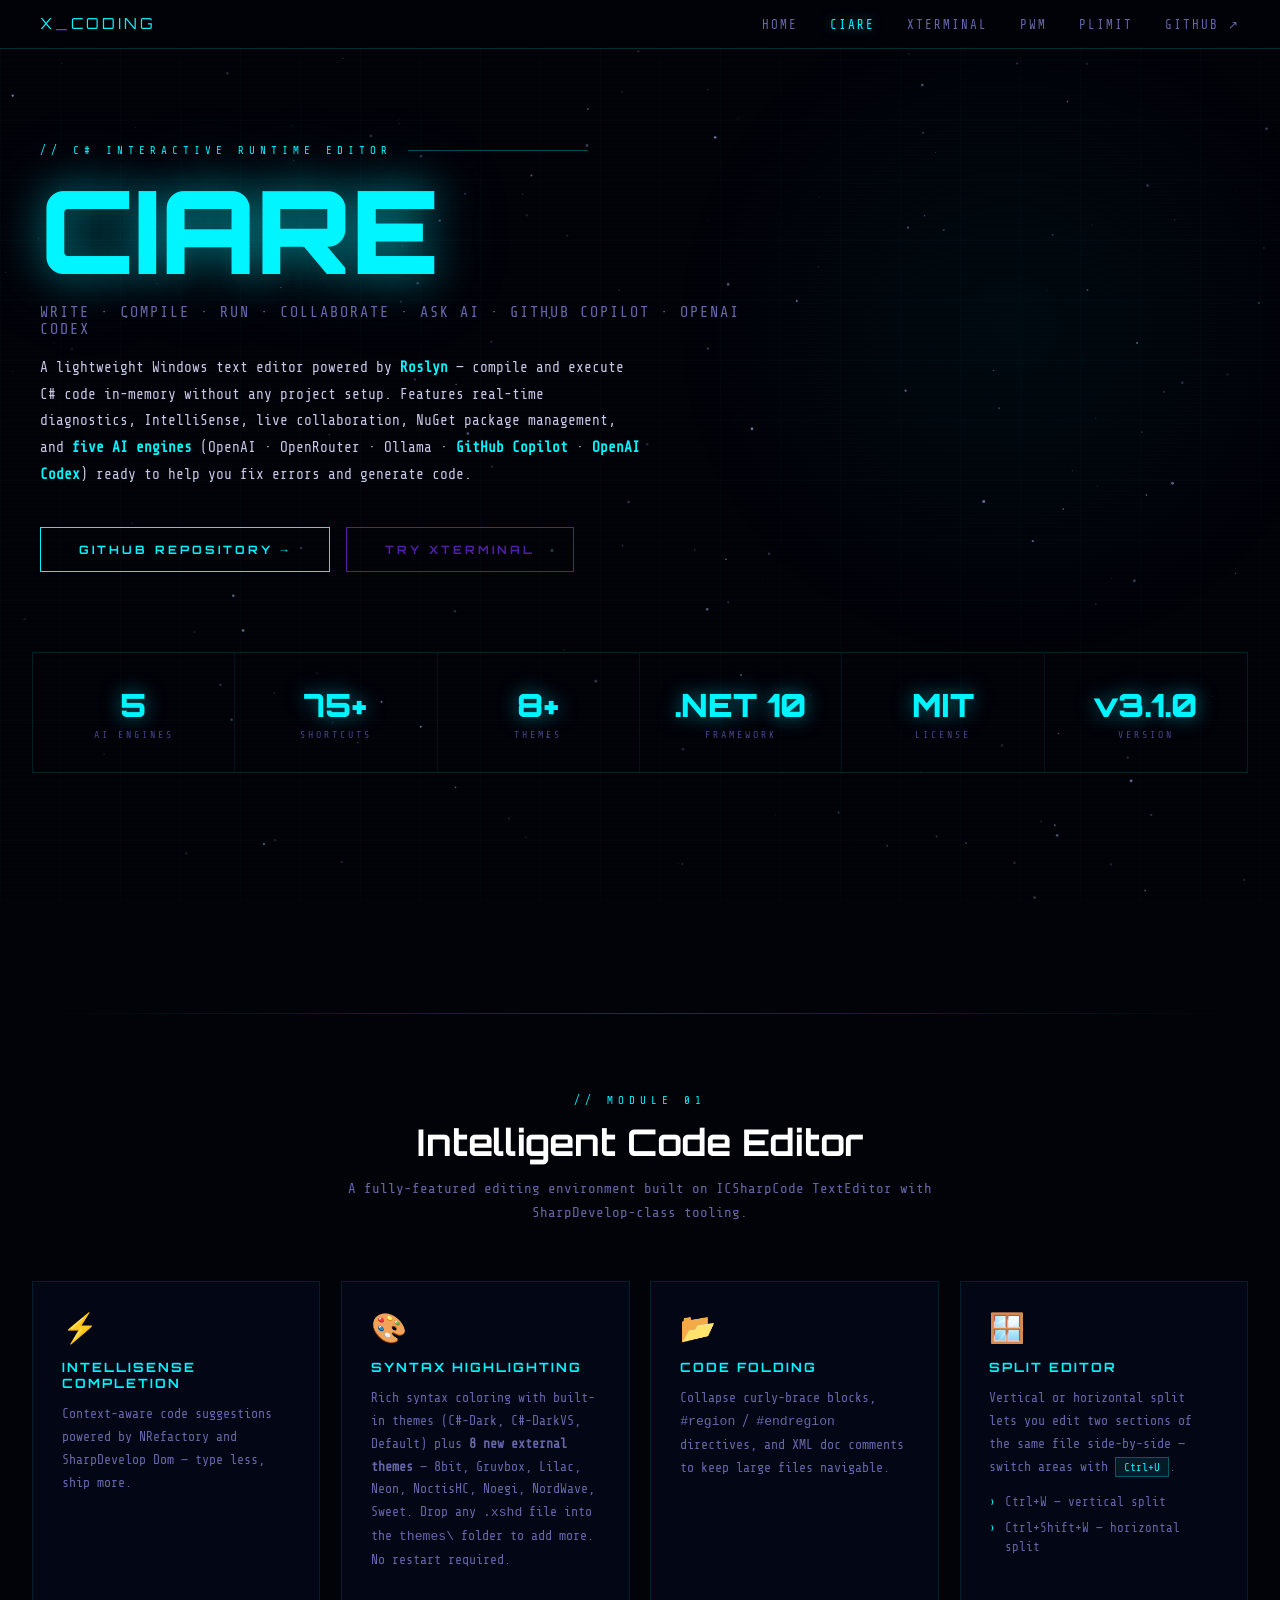
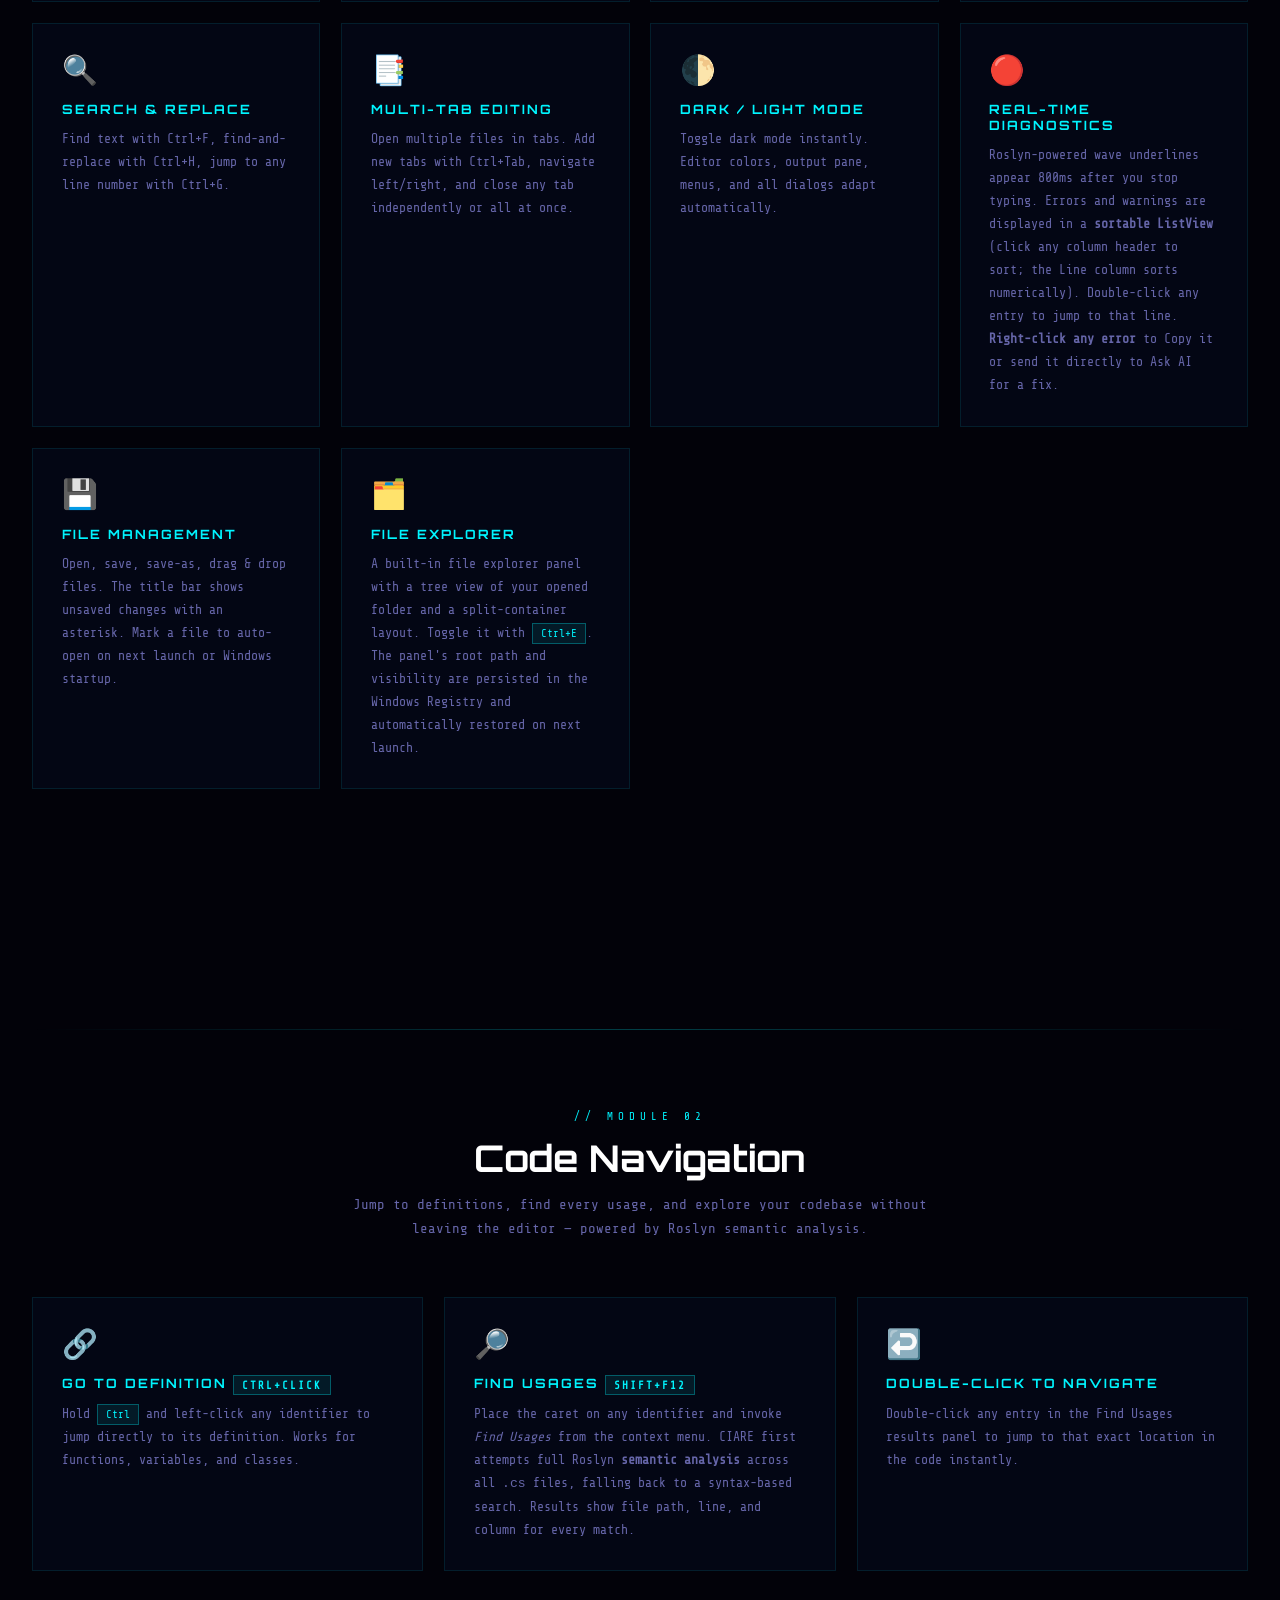
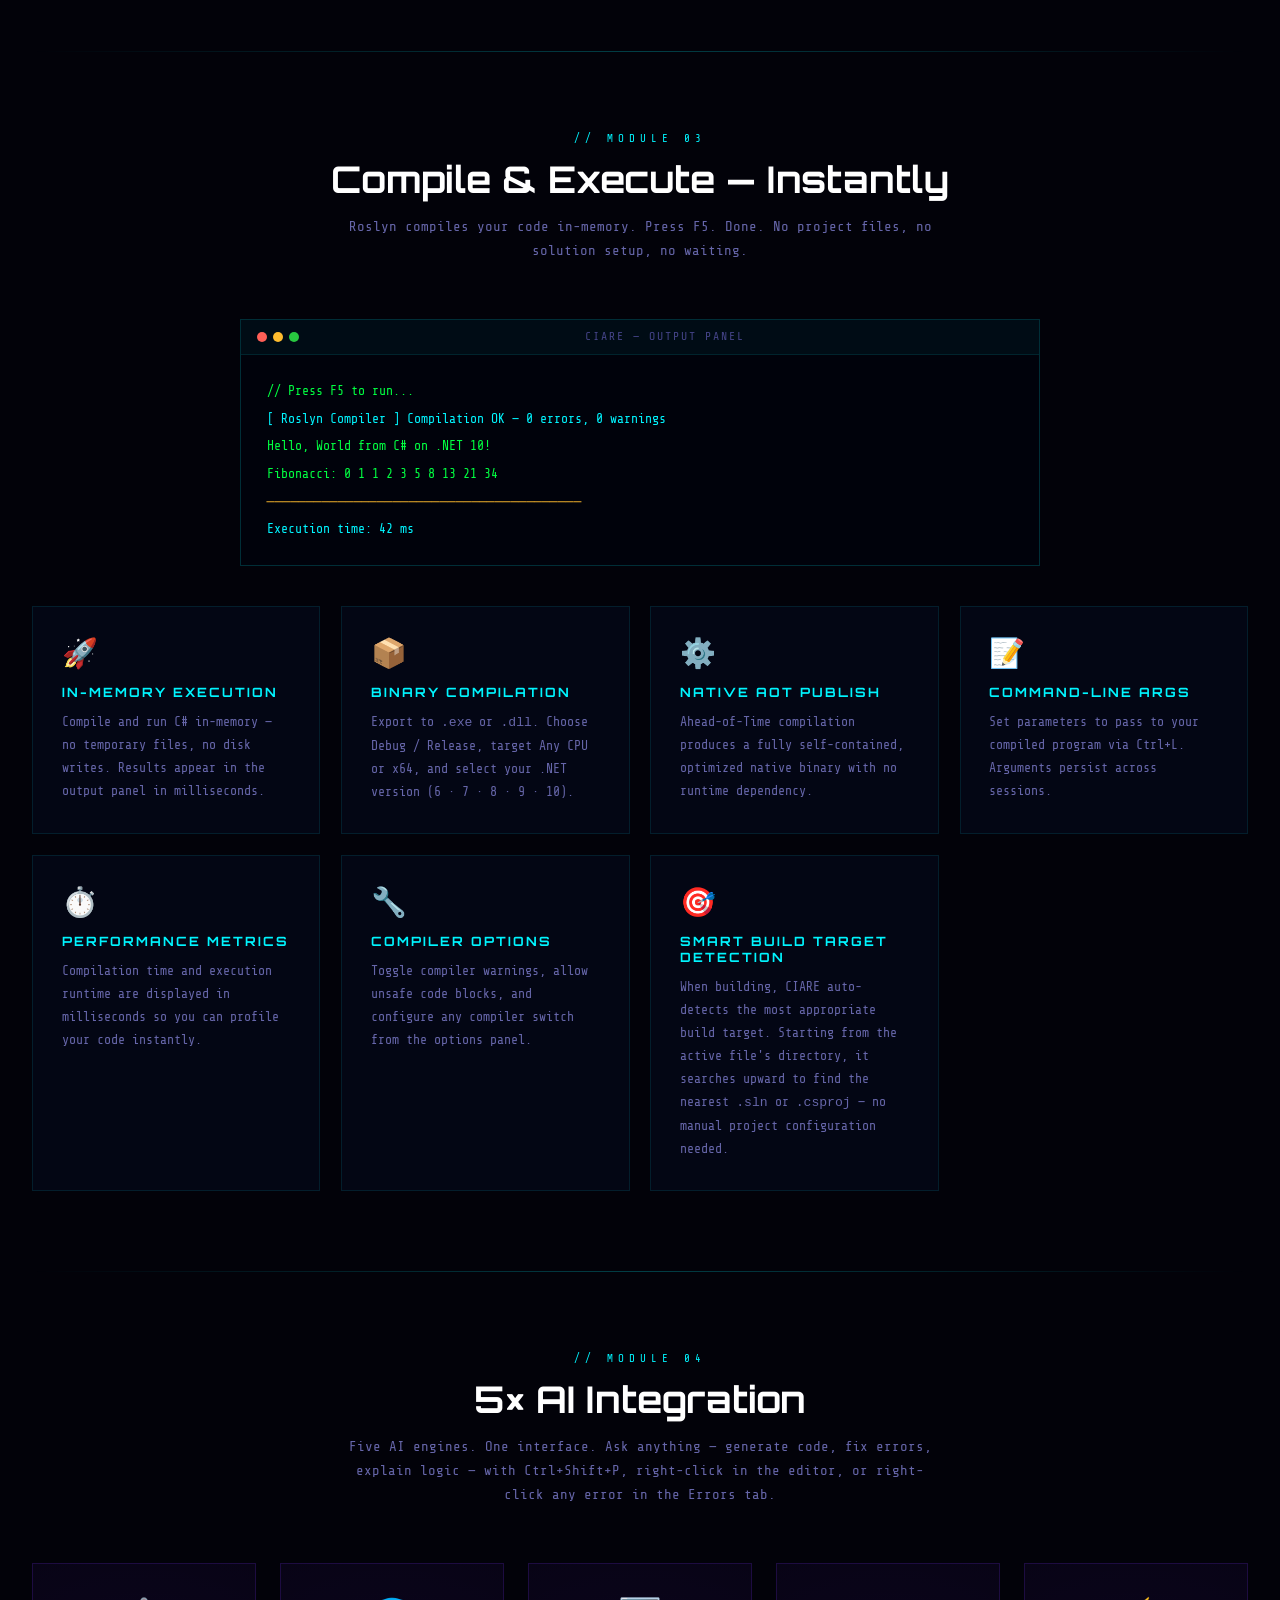
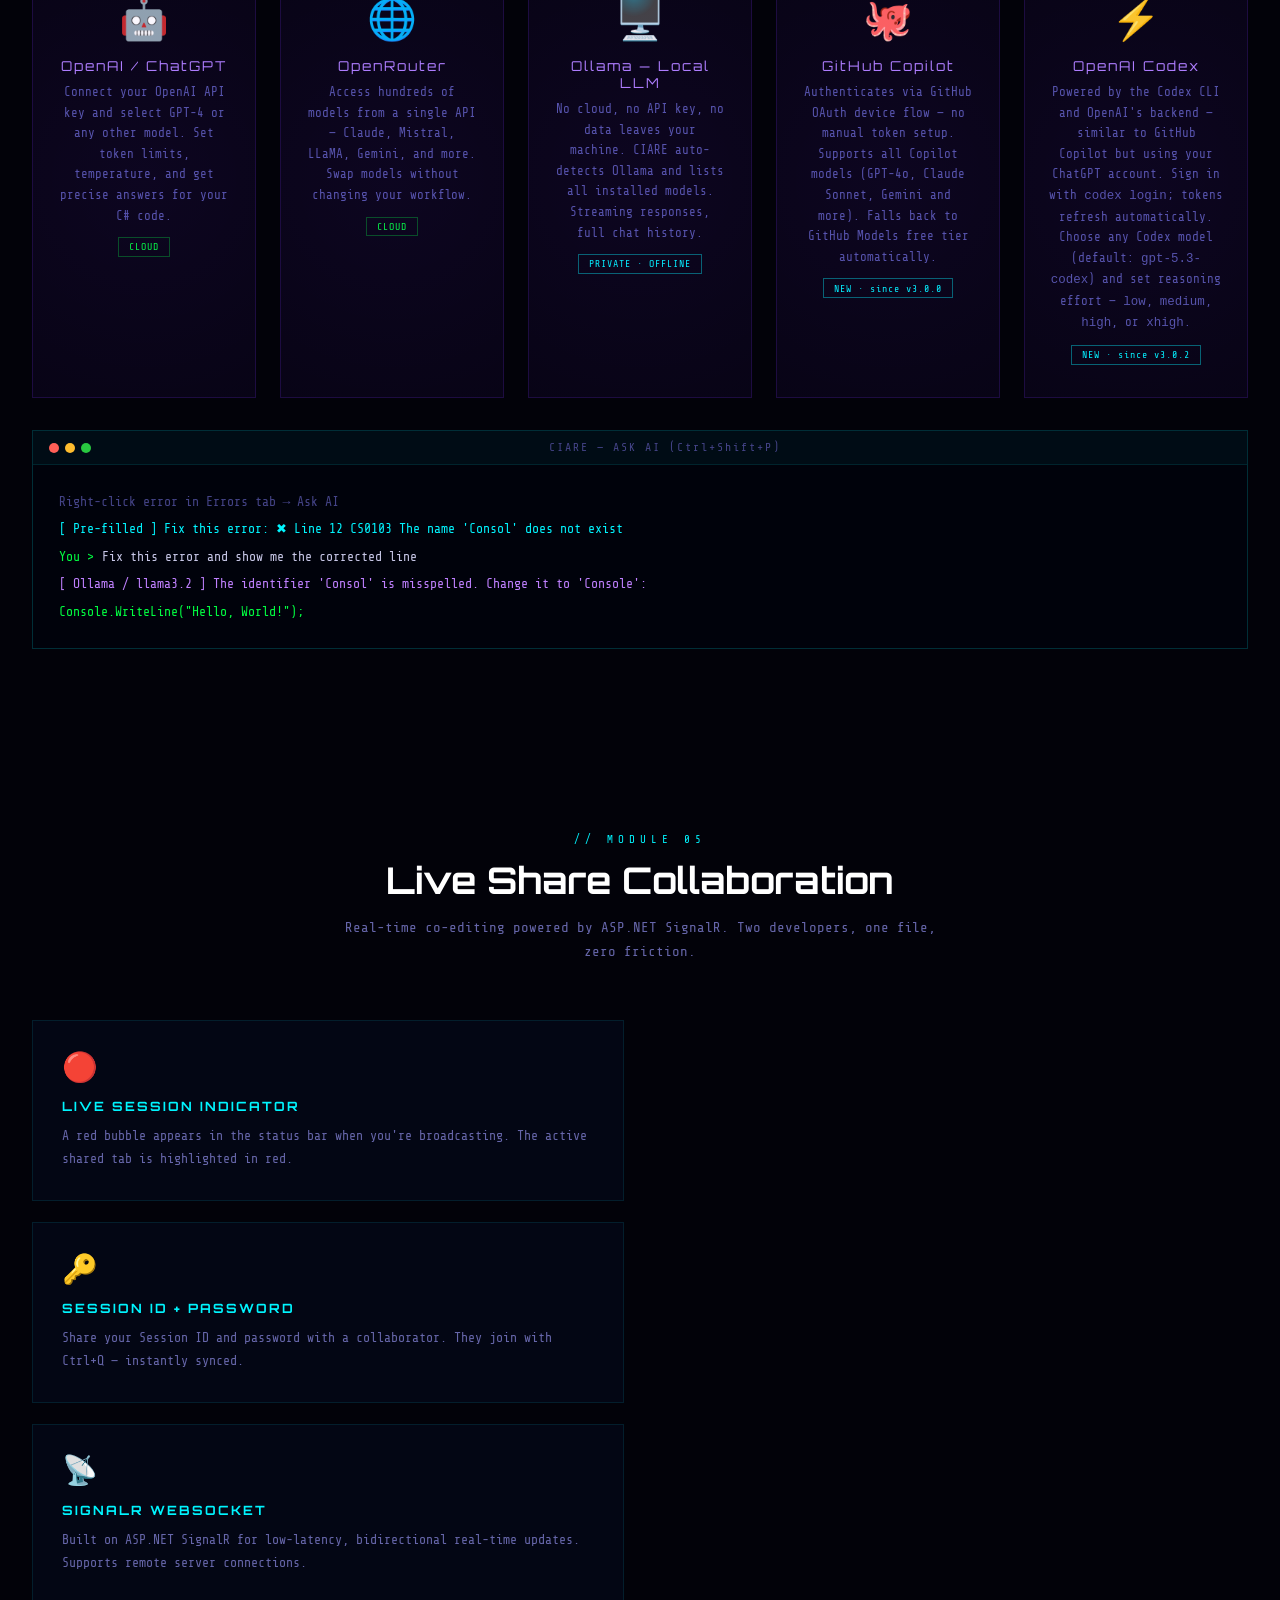
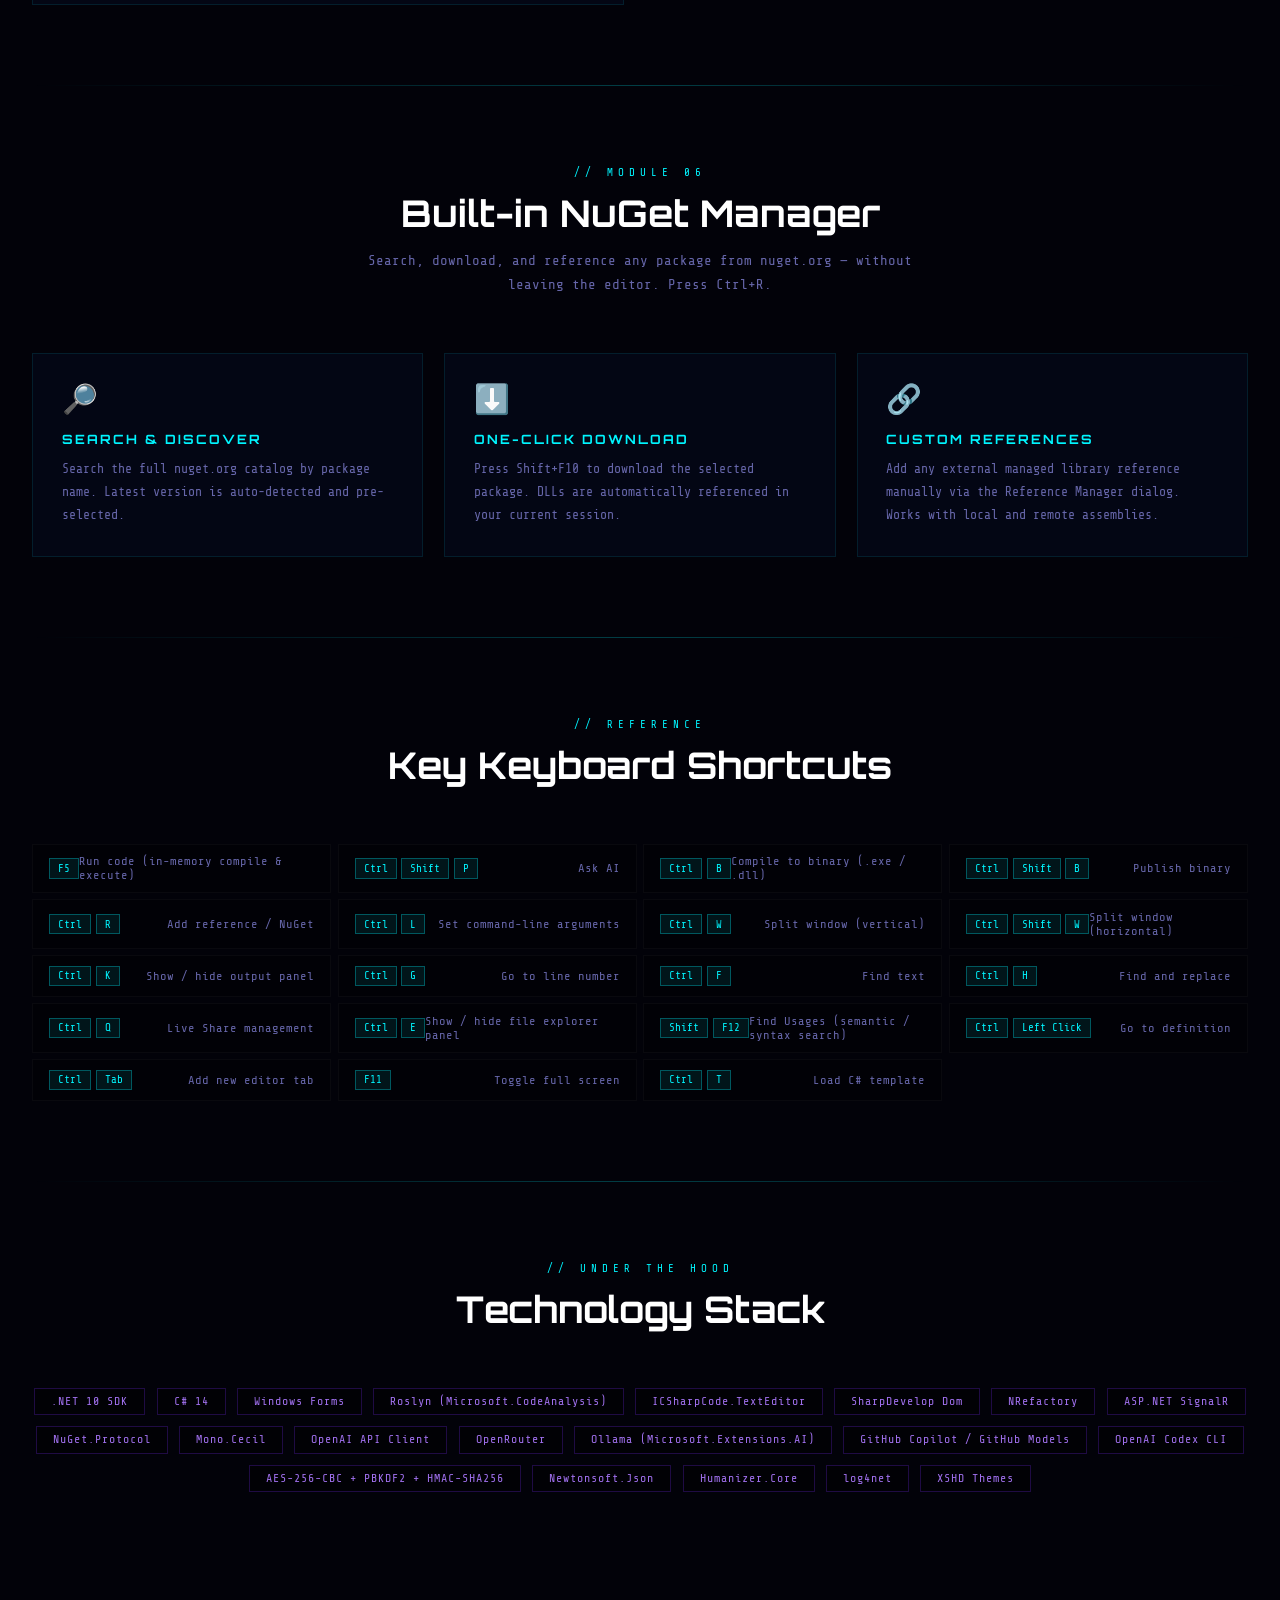
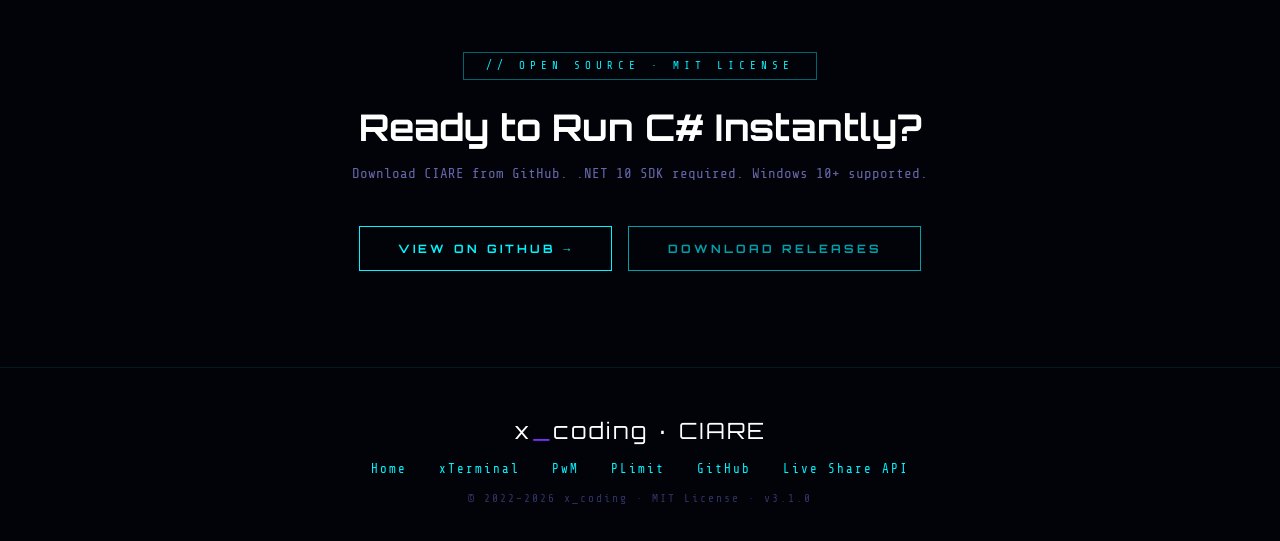
==== commit 3f539e7d: "added new info about ciare 3.1.0" ====
--- a/ciare.html
+++ b/ciare.html
@@ -56,7 +56,7 @@
     <div class="stat-item"><span class="s-num">8+</span><span class="s-lbl">Themes</span></div>
     <div class="stat-item"><span class="s-num">.NET 10</span><span class="s-lbl">Framework</span></div>
     <div class="stat-item"><span class="s-num">MIT</span><span class="s-lbl">License</span></div>
-    <div class="stat-item"><span class="s-num">v3.0.2</span><span class="s-lbl">Version</span></div>
+    <div class="stat-item"><span class="s-num">v3.1.0</span><span class="s-lbl">Version</span></div>
   </div>
 
   <!-- SCREENSHOT HERO -->
@@ -126,12 +126,17 @@
       <div class="feat-card">
         <span class="feat-icon">🔴</span>
         <div class="feat-title">Real-Time Diagnostics</div>
-        <p class="feat-desc">Roslyn-powered wave underlines appear 800ms after you stop typing. Errors and warnings appear in the <strong>Errors tab</strong> with line navigation on double-click. <strong>Right-click any error</strong> to Copy it or send it directly to Ask AI for a fix
+        <p class="feat-desc">Roslyn-powered wave underlines appear 800ms after you stop typing. Errors and warnings are displayed in a <strong>sortable ListView</strong> (click any column header to sort; the Line column sorts numerically). Double-click any entry to jump to that line. <strong>Right-click any error</strong> to Copy it or send it directly to Ask AI for a fix.</p>
       </div>
       <div class="feat-card">
         <span class="feat-icon">💾</span>
         <div class="feat-title">File Management</div>
         <p class="feat-desc">Open, save, save-as, drag &amp; drop files. The title bar shows unsaved changes with an asterisk. Mark a file to auto-open on next launch or Windows startup.</p>
+      </div>
+      <div class="feat-card">
+        <span class="feat-icon">🗂️</span>
+        <div class="feat-title">File Explorer</div>
+        <p class="feat-desc">A built-in file explorer panel with a tree view of your opened folder and a split-container layout. Toggle it with <kbd>Ctrl+E</kbd>. The panel's root path and visibility are persisted in the Windows Registry and automatically restored on next launch.</p>
       </div>
     </div>
   </div>
@@ -162,10 +167,38 @@
 
   <div class="div"></div>
 
+  <!-- CODE NAVIGATION -->
+  <div class="section fade">
+    <div class="section-header">
+      <div class="section-label">// MODULE 02</div>
+      <h2 class="section-title">Code Navigation</h2>
+      <p class="section-sub">Jump to definitions, find every usage, and explore your codebase without leaving the editor — powered by Roslyn semantic analysis.</p>
+    </div>
+    <div class="features-grid">
+      <div class="feat-card">
+        <span class="feat-icon">🔗</span>
+        <div class="feat-title">Go to Definition <kbd>Ctrl+Click</kbd></div>
+        <p class="feat-desc">Hold <kbd>Ctrl</kbd> and left-click any identifier to jump directly to its definition. Works for functions, variables, and classes.</p>
+      </div>
+      <div class="feat-card">
+        <span class="feat-icon">🔎</span>
+        <div class="feat-title">Find Usages <kbd>Shift+F12</kbd></div>
+        <p class="feat-desc">Place the caret on any identifier and invoke <em>Find Usages</em> from the context menu. CIARE first attempts full Roslyn <strong>semantic analysis</strong> across all <code>.cs</code> files, falling back to a syntax-based search. Results show file path, line, and column for every match.</p>
+      </div>
+      <div class="feat-card">
+        <span class="feat-icon">↩️</span>
+        <div class="feat-title">Double-Click to Navigate</div>
+        <p class="feat-desc">Double-click any entry in the Find Usages results panel to jump to that exact location in the code instantly.</p>
+      </div>
+    </div>
+  </div>
+
+  <div class="div"></div>
+
   <!-- COMPILATION & EXECUTION -->
   <div class="section fade">
     <div class="section-header">
-      <div class="section-label">// MODULE 02</div>
+      <div class="section-label">// MODULE 03</div>
       <h2 class="section-title">Compile &amp; Execute — Instantly</h2>
       <p class="section-sub">Roslyn compiles your code in-memory. Press F5. Done. No project files, no solution setup, no waiting.</p>
     </div>
@@ -216,6 +249,11 @@
         <div class="feat-title">Compiler Options</div>
         <p class="feat-desc">Toggle compiler warnings, allow unsafe code blocks, and configure any compiler switch from the options panel.</p>
       </div>
+      <div class="feat-card">
+        <span class="feat-icon">🎯</span>
+        <div class="feat-title">Smart Build Target Detection</div>
+        <p class="feat-desc">When building, CIARE auto-detects the most appropriate build target. Starting from the active file's directory, it searches upward to find the nearest <code>.sln</code> or <code>.csproj</code> — no manual project configuration needed.</p>
+      </div>
     </div>
   </div>
 
@@ -224,7 +262,7 @@
   <!-- AI INTEGRATION -->
   <div class="section fade">
     <div class="section-header">
-      <div class="section-label">// MODULE 03</div>
+      <div class="section-label">// MODULE 04</div>
       <h2 class="section-title">5× AI Integration</h2>
       <p class="section-sub">Five AI engines. One interface. Ask anything — generate code, fix errors, explain logic — with Ctrl+Shift+P, right-click in the editor, or right-click any error in the Errors tab.</p>
     </div>
@@ -280,7 +318,7 @@
   <!-- LIVE SHARE -->
   <div class="section fade">
     <div class="section-header">
-      <div class="section-label">// MODULE 04</div>
+      <div class="section-label">// MODULE 05</div>
       <h2 class="section-title">Live Share Collaboration</h2>
       <p class="section-sub">Real-time co-editing powered by ASP.NET SignalR. Two developers, one file, zero friction.</p>
     </div>
@@ -326,7 +364,7 @@
   <!-- NUGET -->
   <div class="section fade">
     <div class="section-header">
-      <div class="section-label">// MODULE 05</div>
+      <div class="section-label">// MODULE 06</div>
       <h2 class="section-title">Built-in NuGet Manager</h2>
       <p class="section-sub">Search, download, and reference any package from nuget.org — without leaving the editor. Press Ctrl+R.</p>
     </div>
@@ -371,6 +409,9 @@
       <div class="short-row"><div class="key-combo"><kbd>Ctrl</kbd><kbd>F</kbd></div><span class="short-desc">Find text</span></div>
       <div class="short-row"><div class="key-combo"><kbd>Ctrl</kbd><kbd>H</kbd></div><span class="short-desc">Find and replace</span></div>
       <div class="short-row"><div class="key-combo"><kbd>Ctrl</kbd><kbd>Q</kbd></div><span class="short-desc">Live Share management</span></div>
+      <div class="short-row"><div class="key-combo"><kbd>Ctrl</kbd><kbd>E</kbd></div><span class="short-desc">Show / hide file explorer panel</span></div>
+      <div class="short-row"><div class="key-combo"><kbd>Shift</kbd><kbd>F12</kbd></div><span class="short-desc">Find Usages (semantic / syntax search)</span></div>
+      <div class="short-row"><div class="key-combo"><kbd>Ctrl</kbd><kbd>Left Click</kbd></div><span class="short-desc">Go to definition</span></div>
       <div class="short-row"><div class="key-combo"><kbd>Ctrl</kbd><kbd>Tab</kbd></div><span class="short-desc">Add new editor tab</span></div>
       <div class="short-row"><div class="key-combo"><kbd>F11</kbd></div><span class="short-desc">Toggle full screen</span></div>
       <div class="short-row"><div class="key-combo"><kbd>Ctrl</kbd><kbd>T</kbd></div><span class="short-desc">Load C# template</span></div>
@@ -431,7 +472,7 @@
       <a href="https://github.com/0x78654C/CIARE" target="_blank">GitHub</a>
       <a href="https://github.com/0x78654C/CIARELiveShareAPI" target="_blank">Live Share API</a>
     </div>
-    <div class="foot-copy">© 2022–2026 x_coding · MIT License · v3.0.2</div>
+    <div class="foot-copy">© 2022–2026 x_coding · MIT License · v3.1.0</div>
   </footer>
 
 </div><!-- /wrapper -->
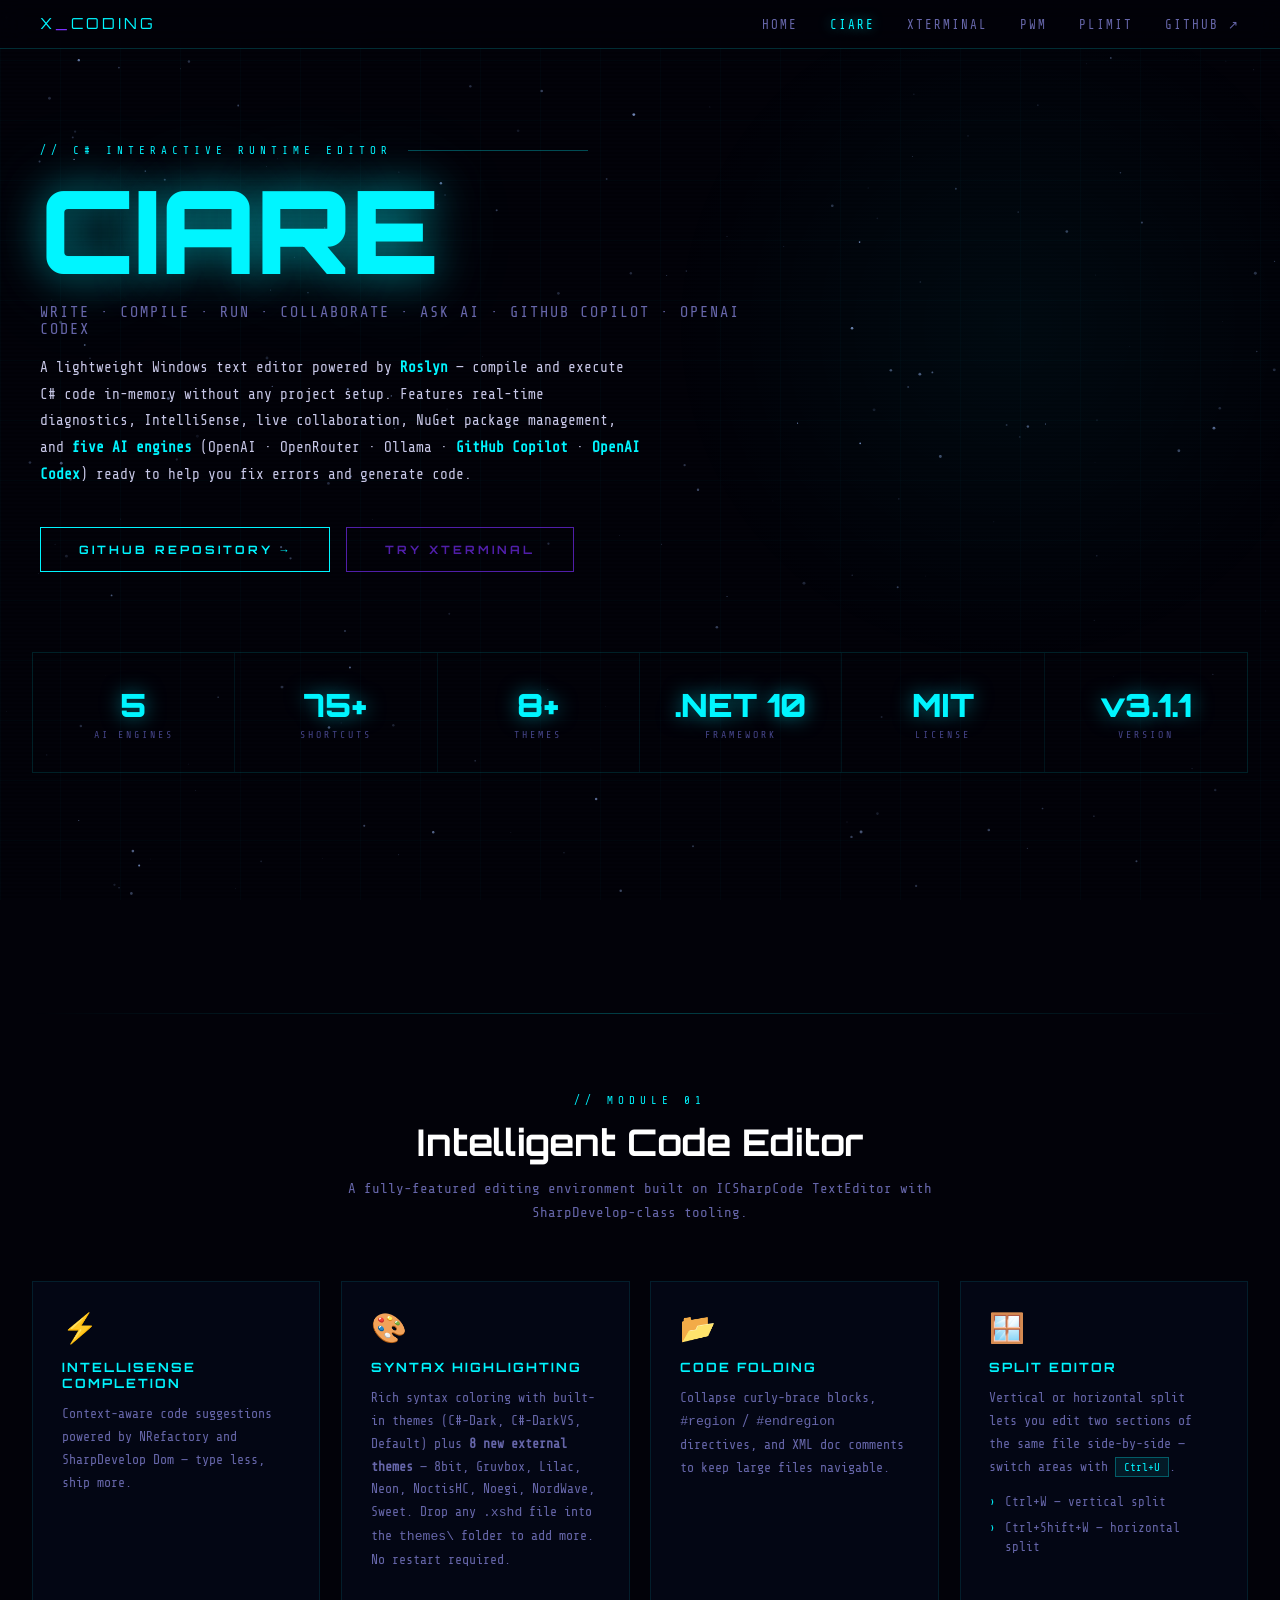
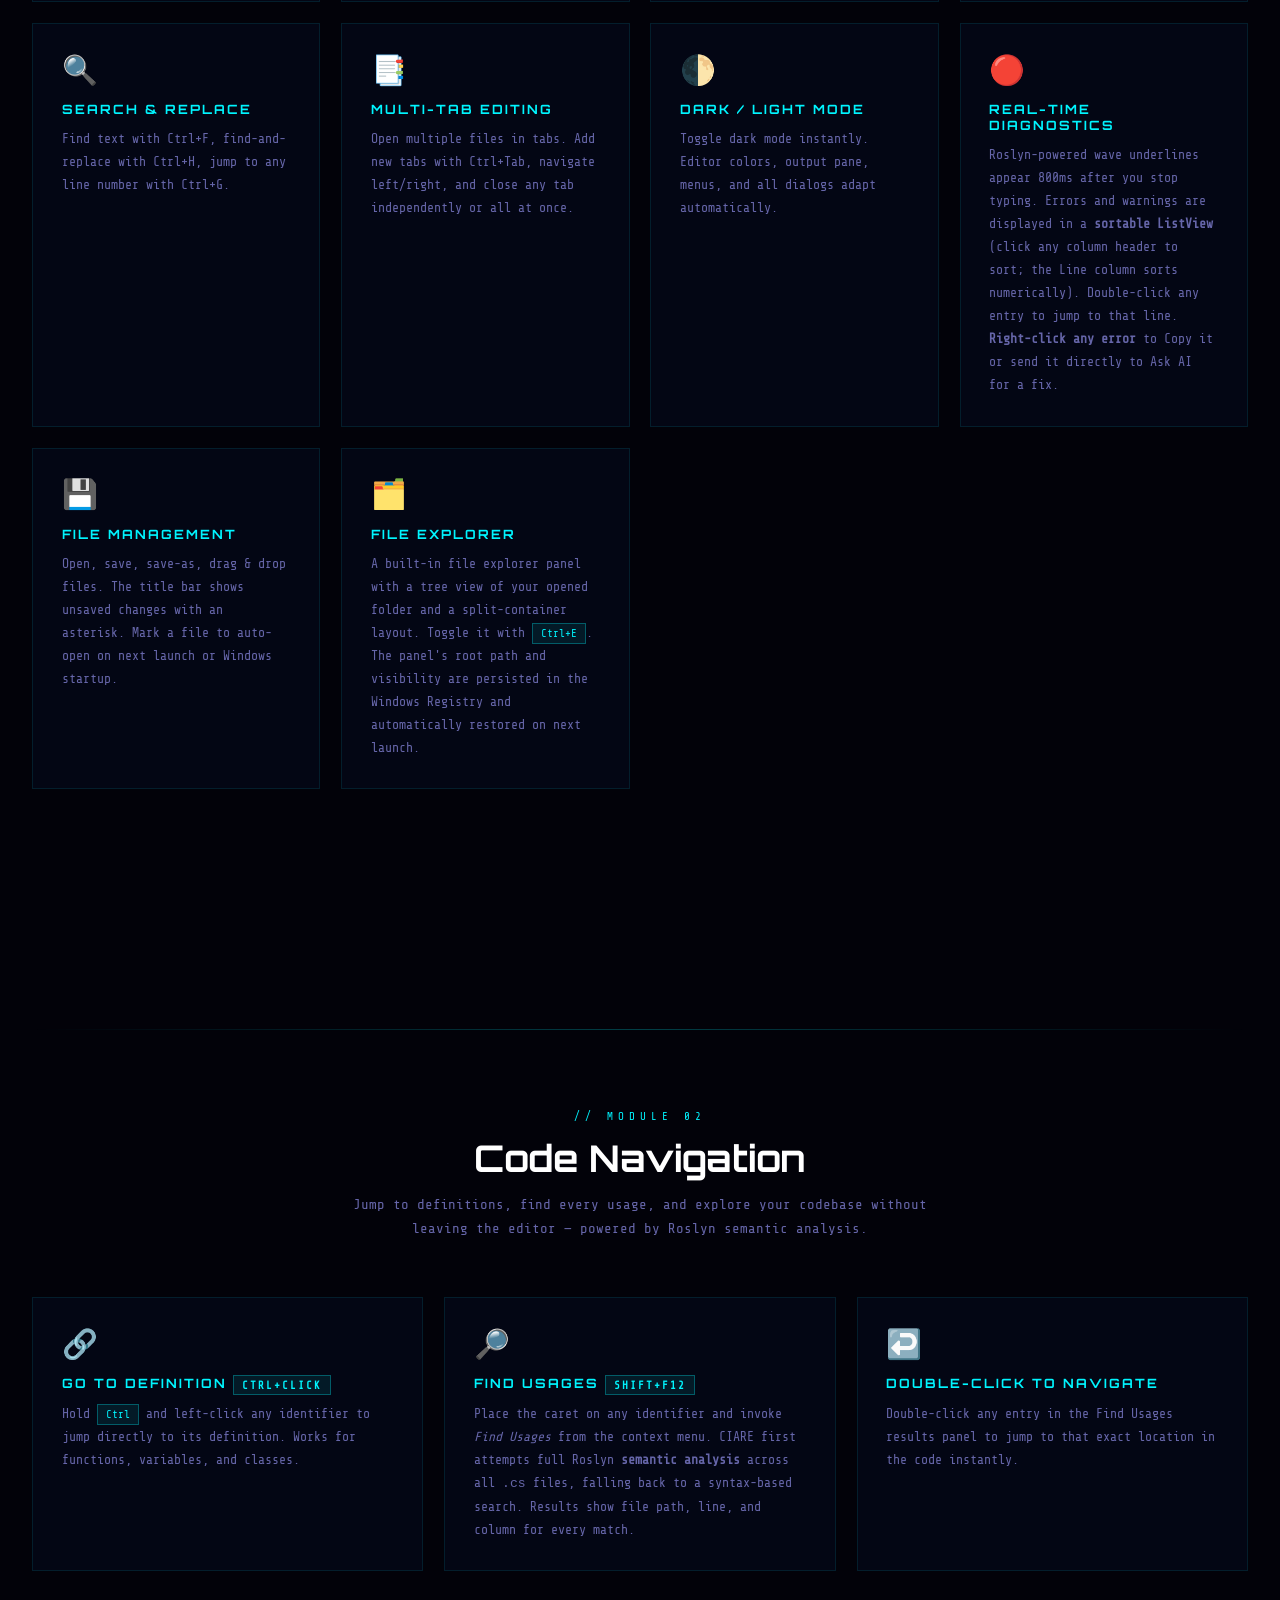
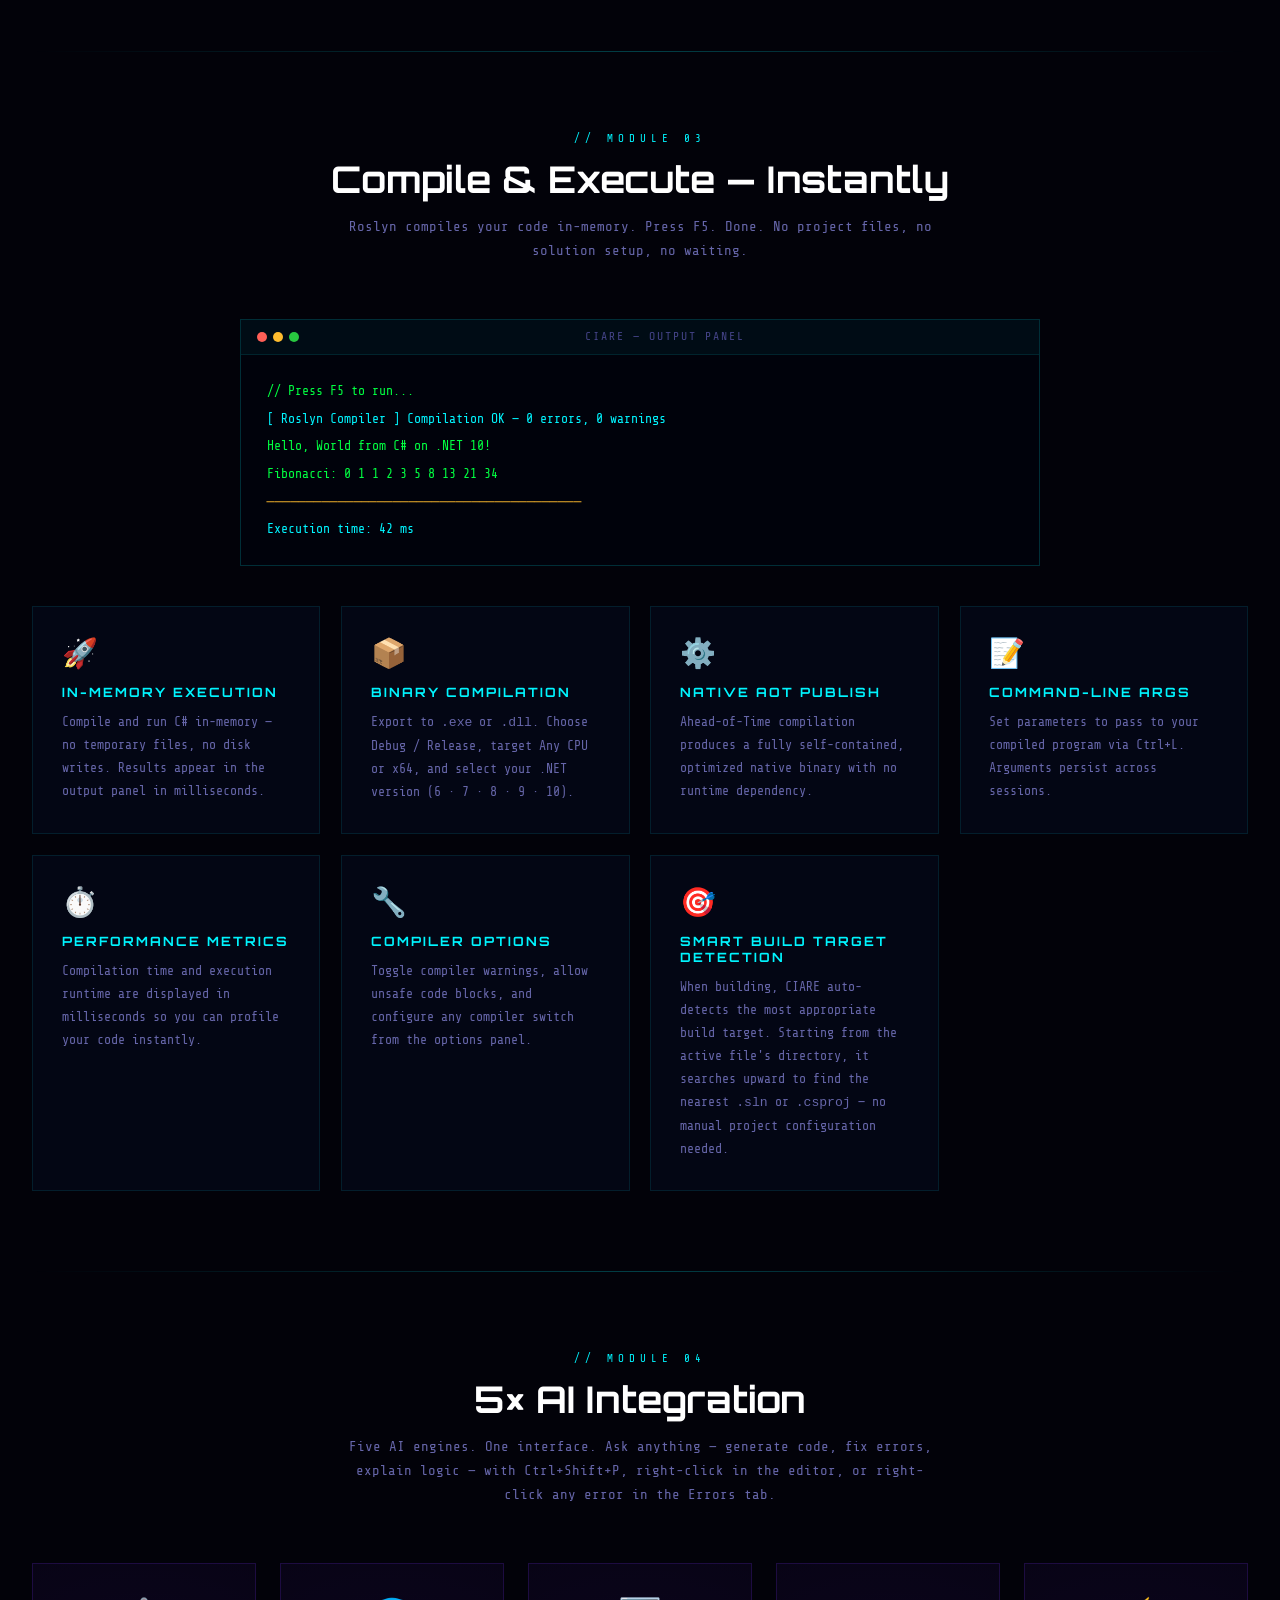
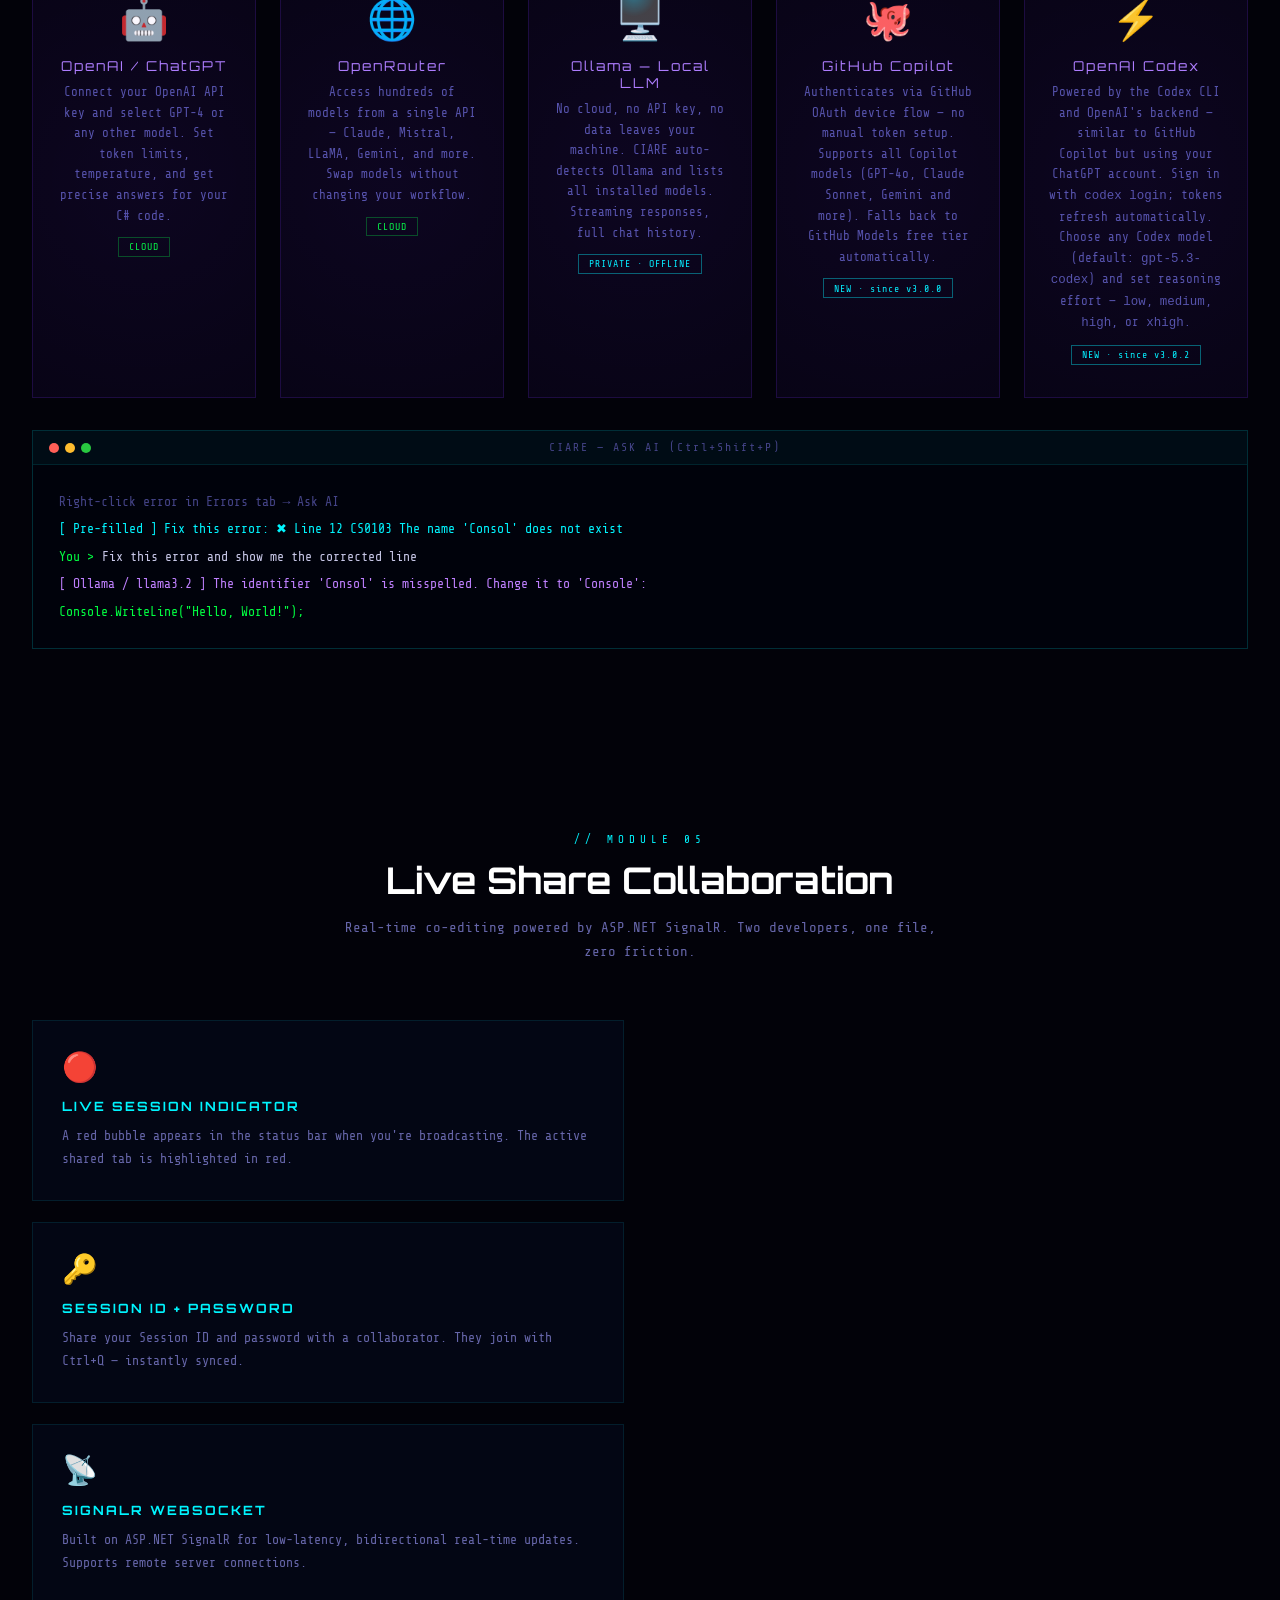
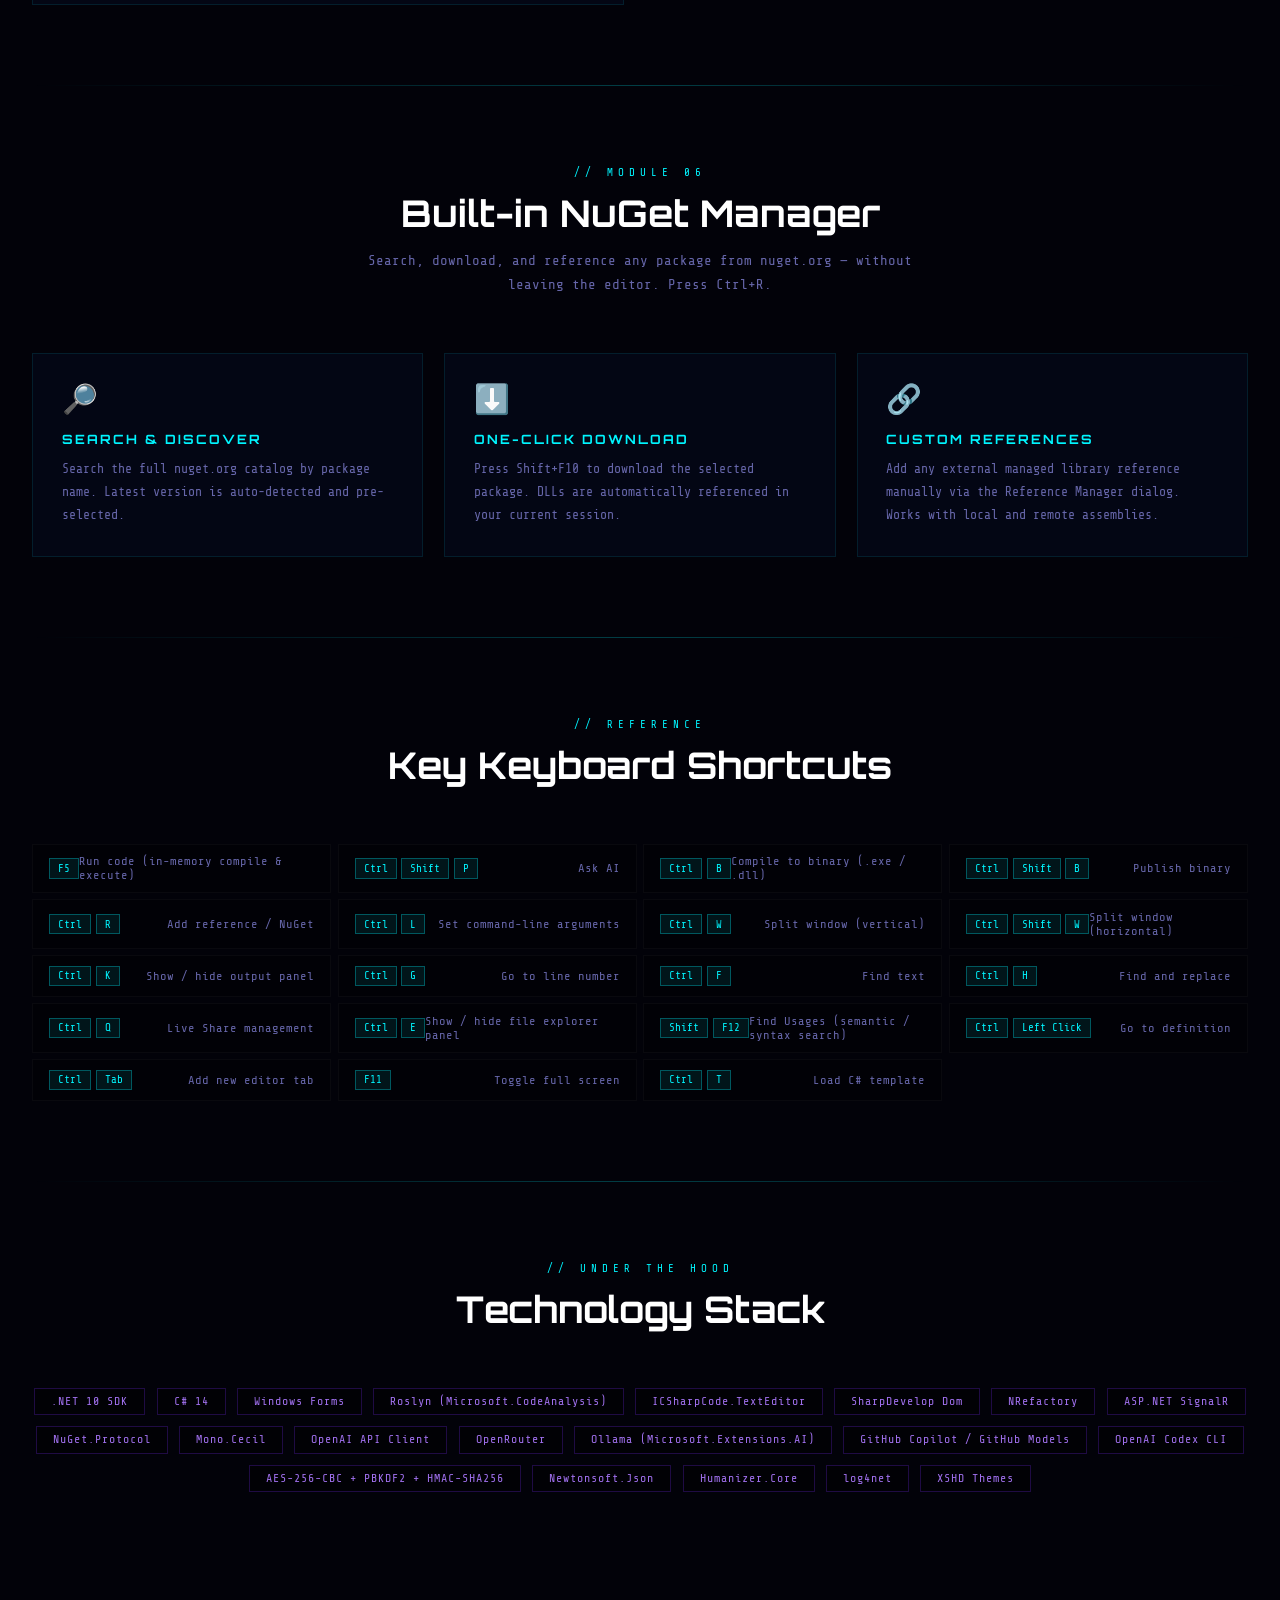
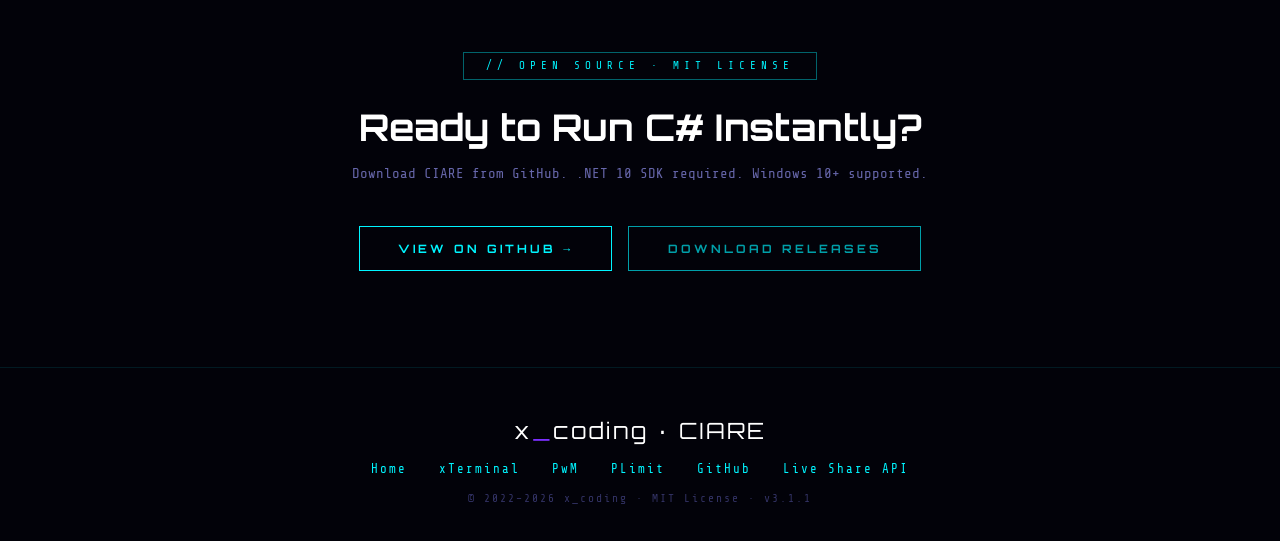
==== commit b50db7ab: "ciare 3.1.1" ====
--- a/ciare.html
+++ b/ciare.html
@@ -56,7 +56,7 @@
     <div class="stat-item"><span class="s-num">8+</span><span class="s-lbl">Themes</span></div>
     <div class="stat-item"><span class="s-num">.NET 10</span><span class="s-lbl">Framework</span></div>
     <div class="stat-item"><span class="s-num">MIT</span><span class="s-lbl">License</span></div>
-    <div class="stat-item"><span class="s-num">v3.1.0</span><span class="s-lbl">Version</span></div>
+    <div class="stat-item"><span class="s-num">v3.1.1</span><span class="s-lbl">Version</span></div>
   </div>
 
   <!-- SCREENSHOT HERO -->
@@ -472,7 +472,7 @@
       <a href="https://github.com/0x78654C/CIARE" target="_blank">GitHub</a>
       <a href="https://github.com/0x78654C/CIARELiveShareAPI" target="_blank">Live Share API</a>
     </div>
-    <div class="foot-copy">© 2022–2026 x_coding · MIT License · v3.1.0</div>
+    <div class="foot-copy">© 2022–2026 x_coding · MIT License · v3.1.1</div>
   </footer>
 
 </div><!-- /wrapper -->
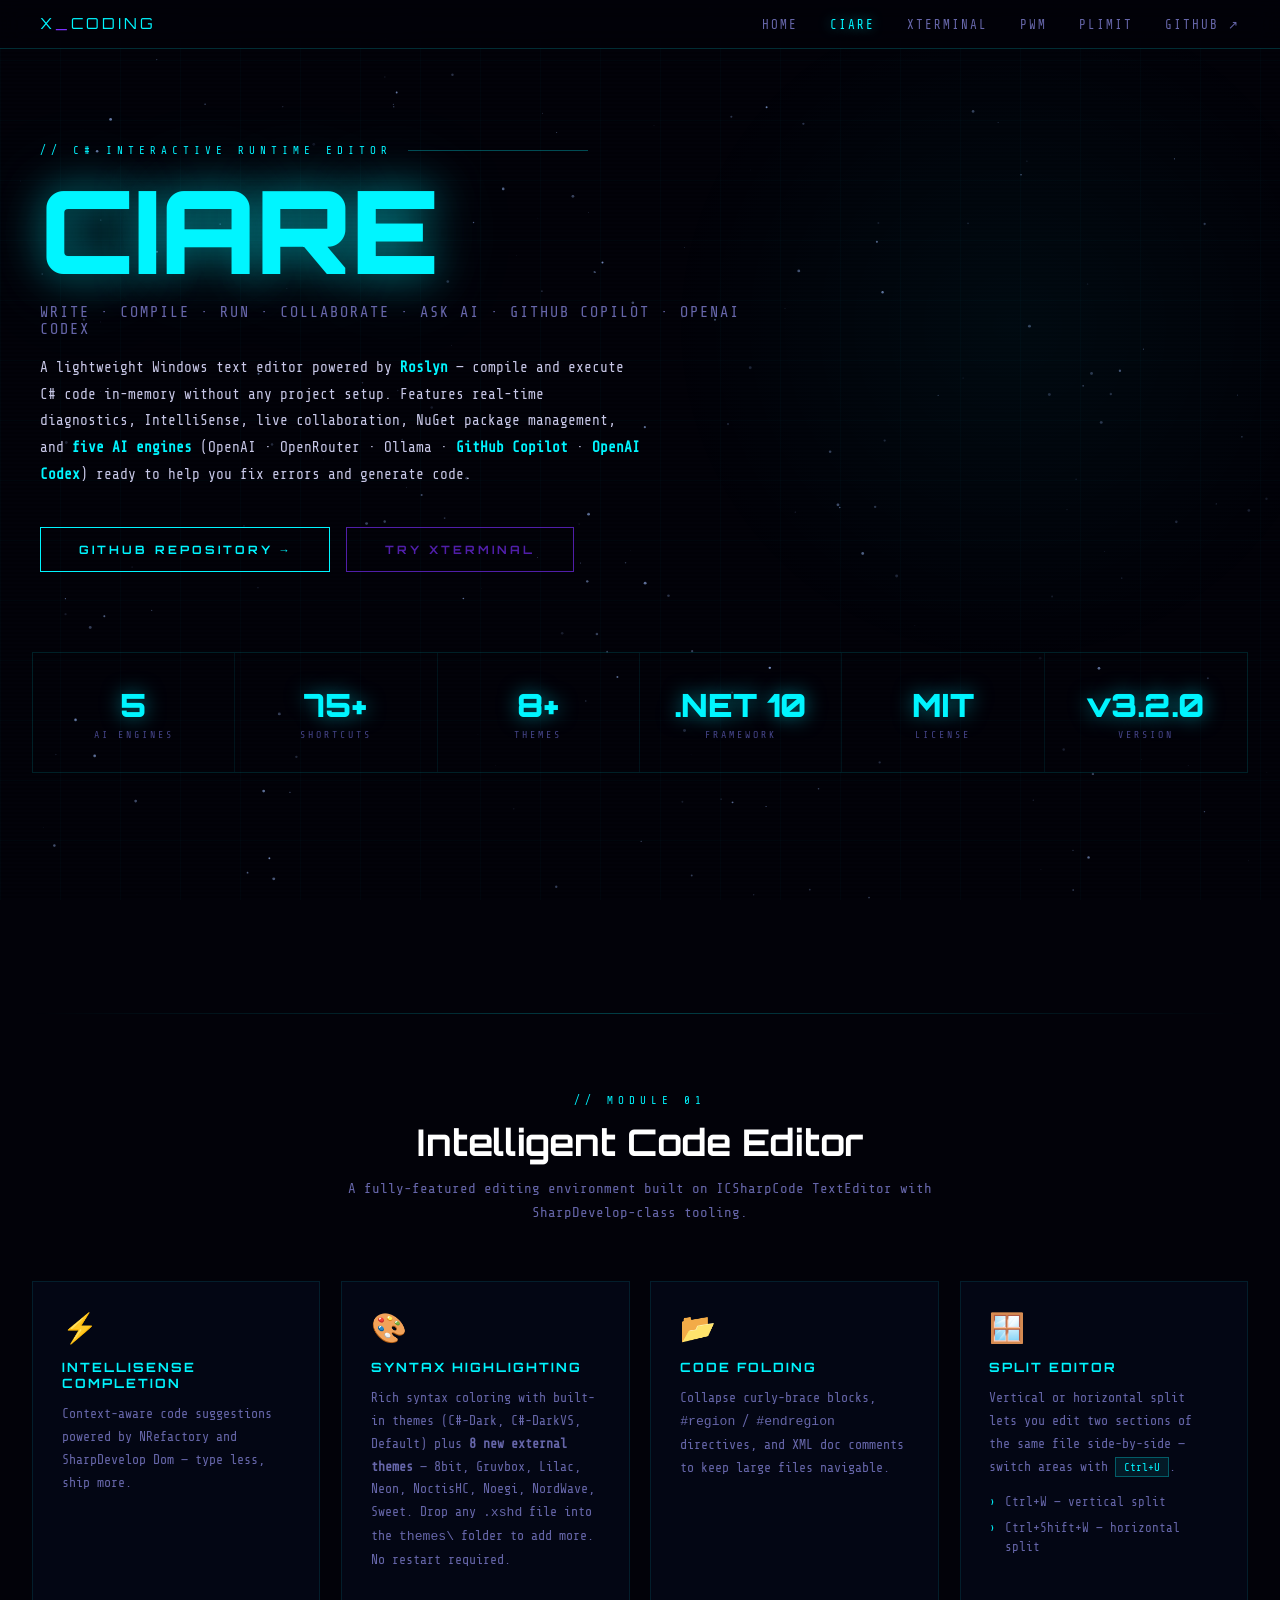
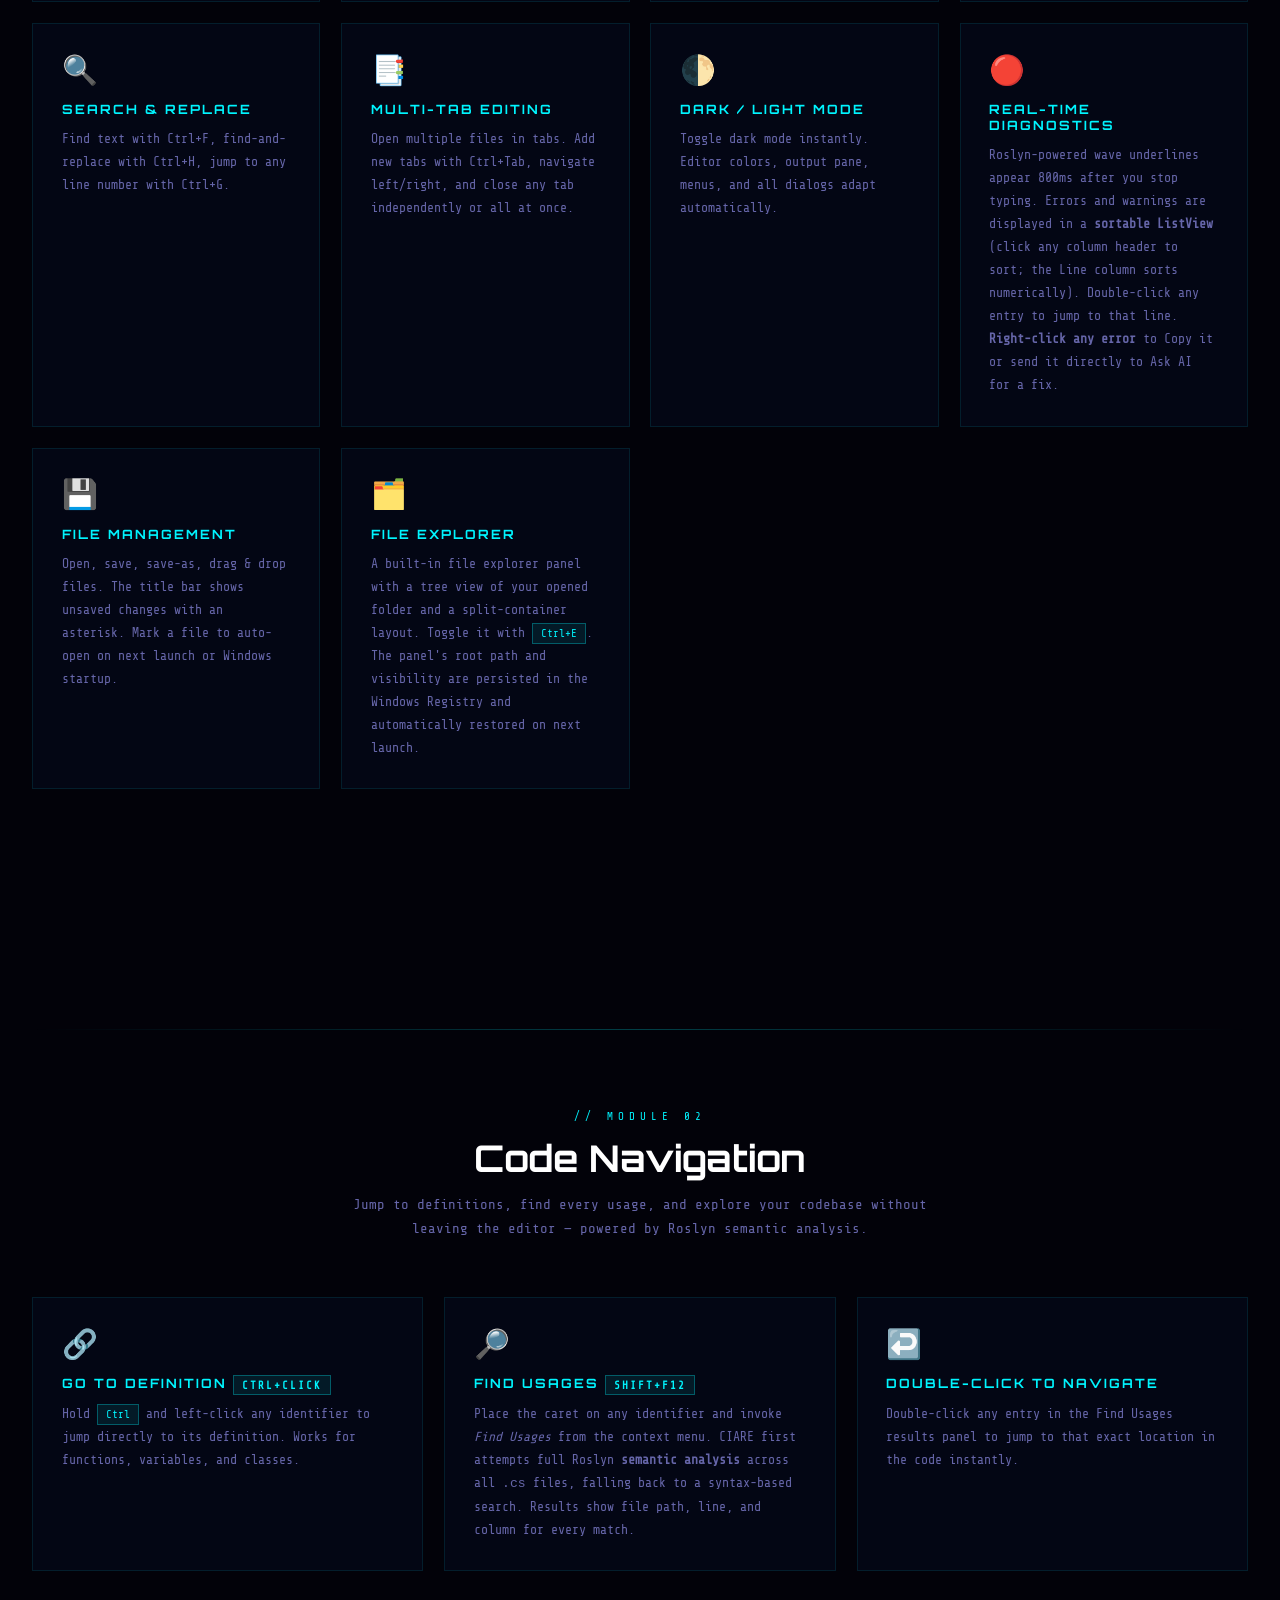
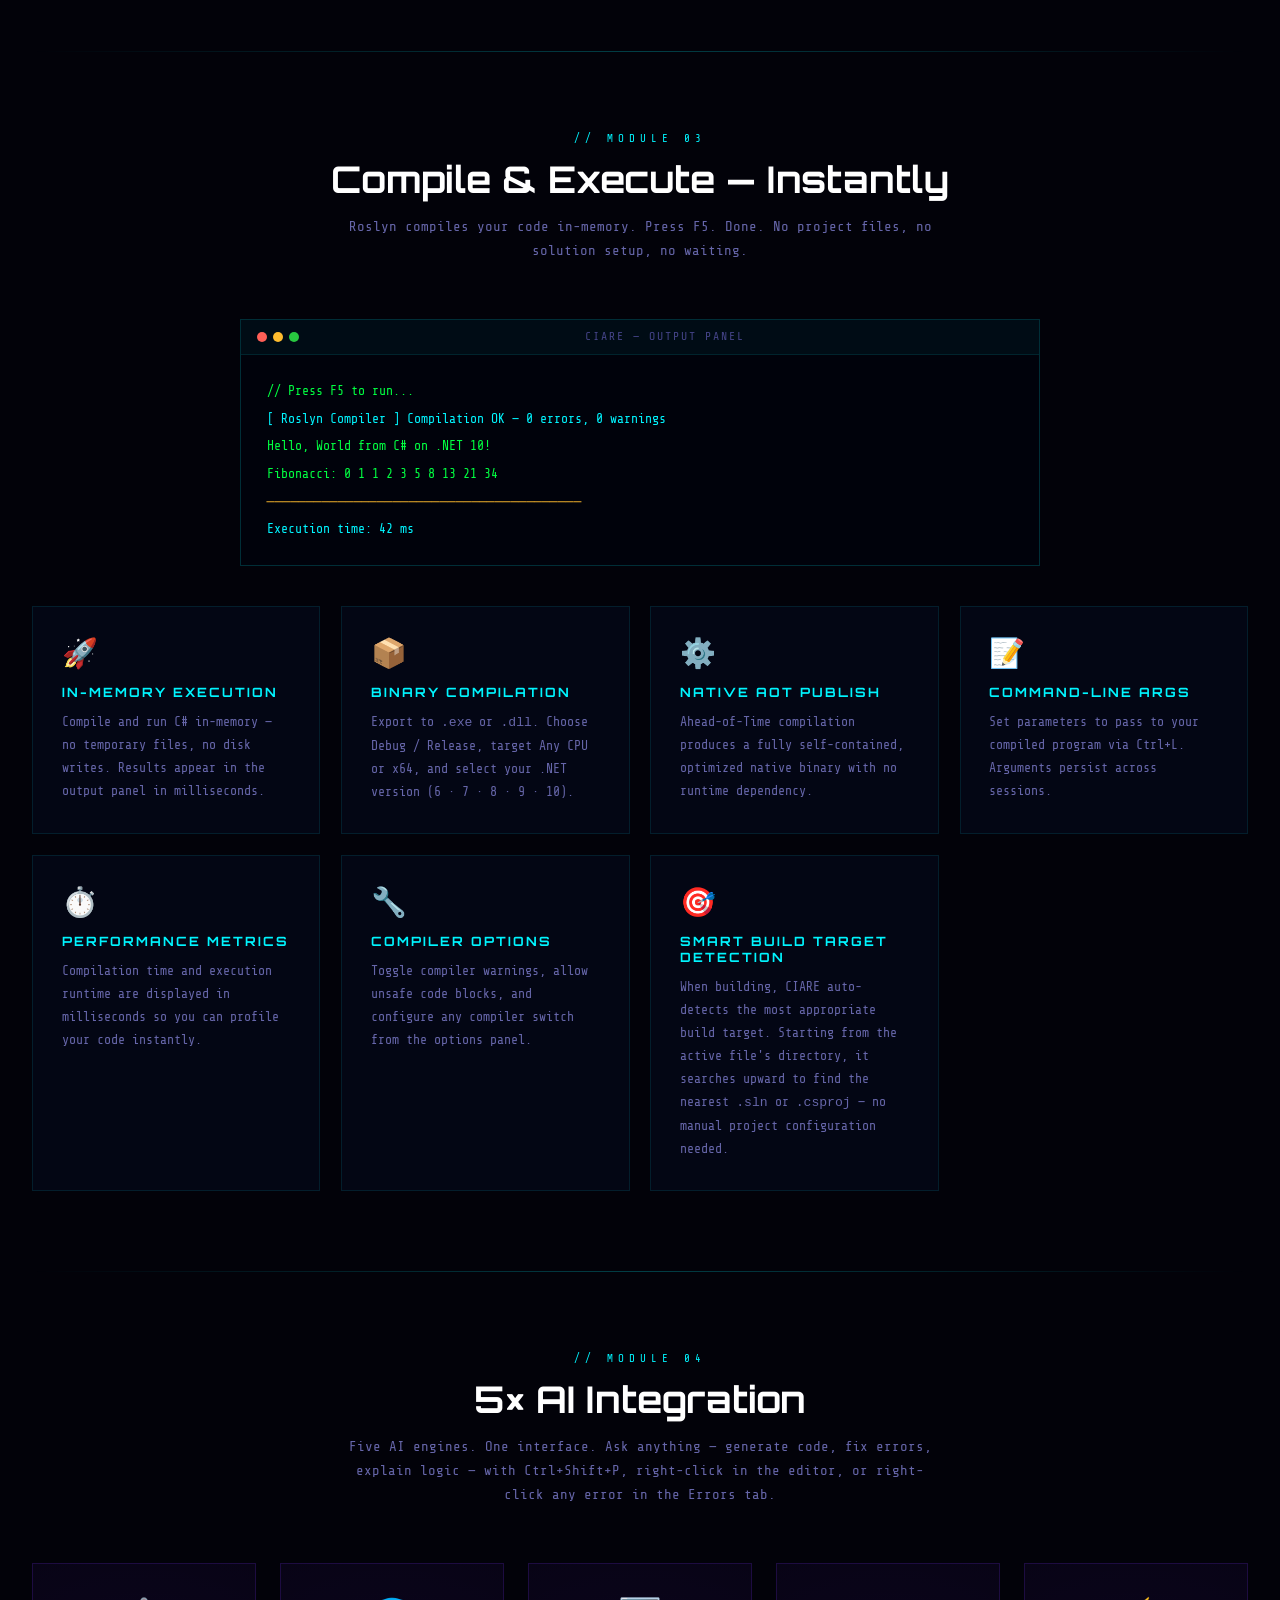
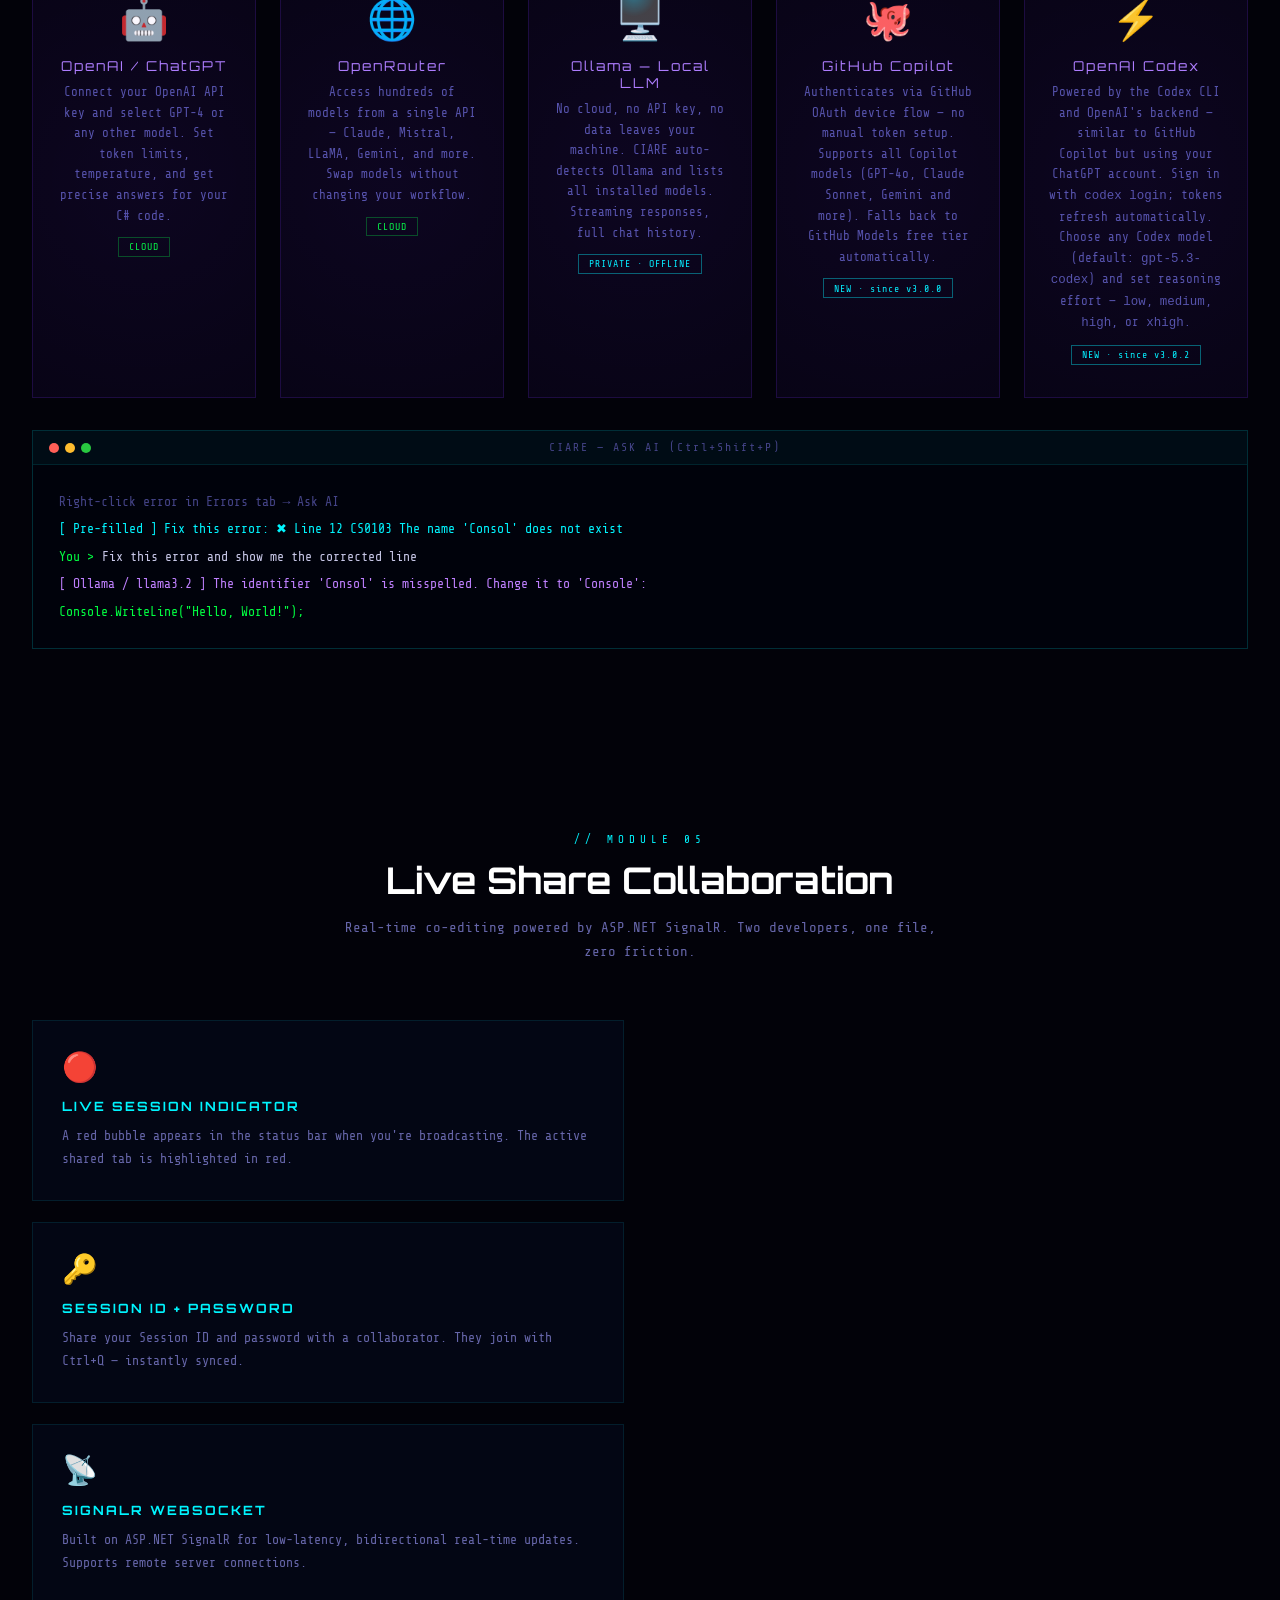
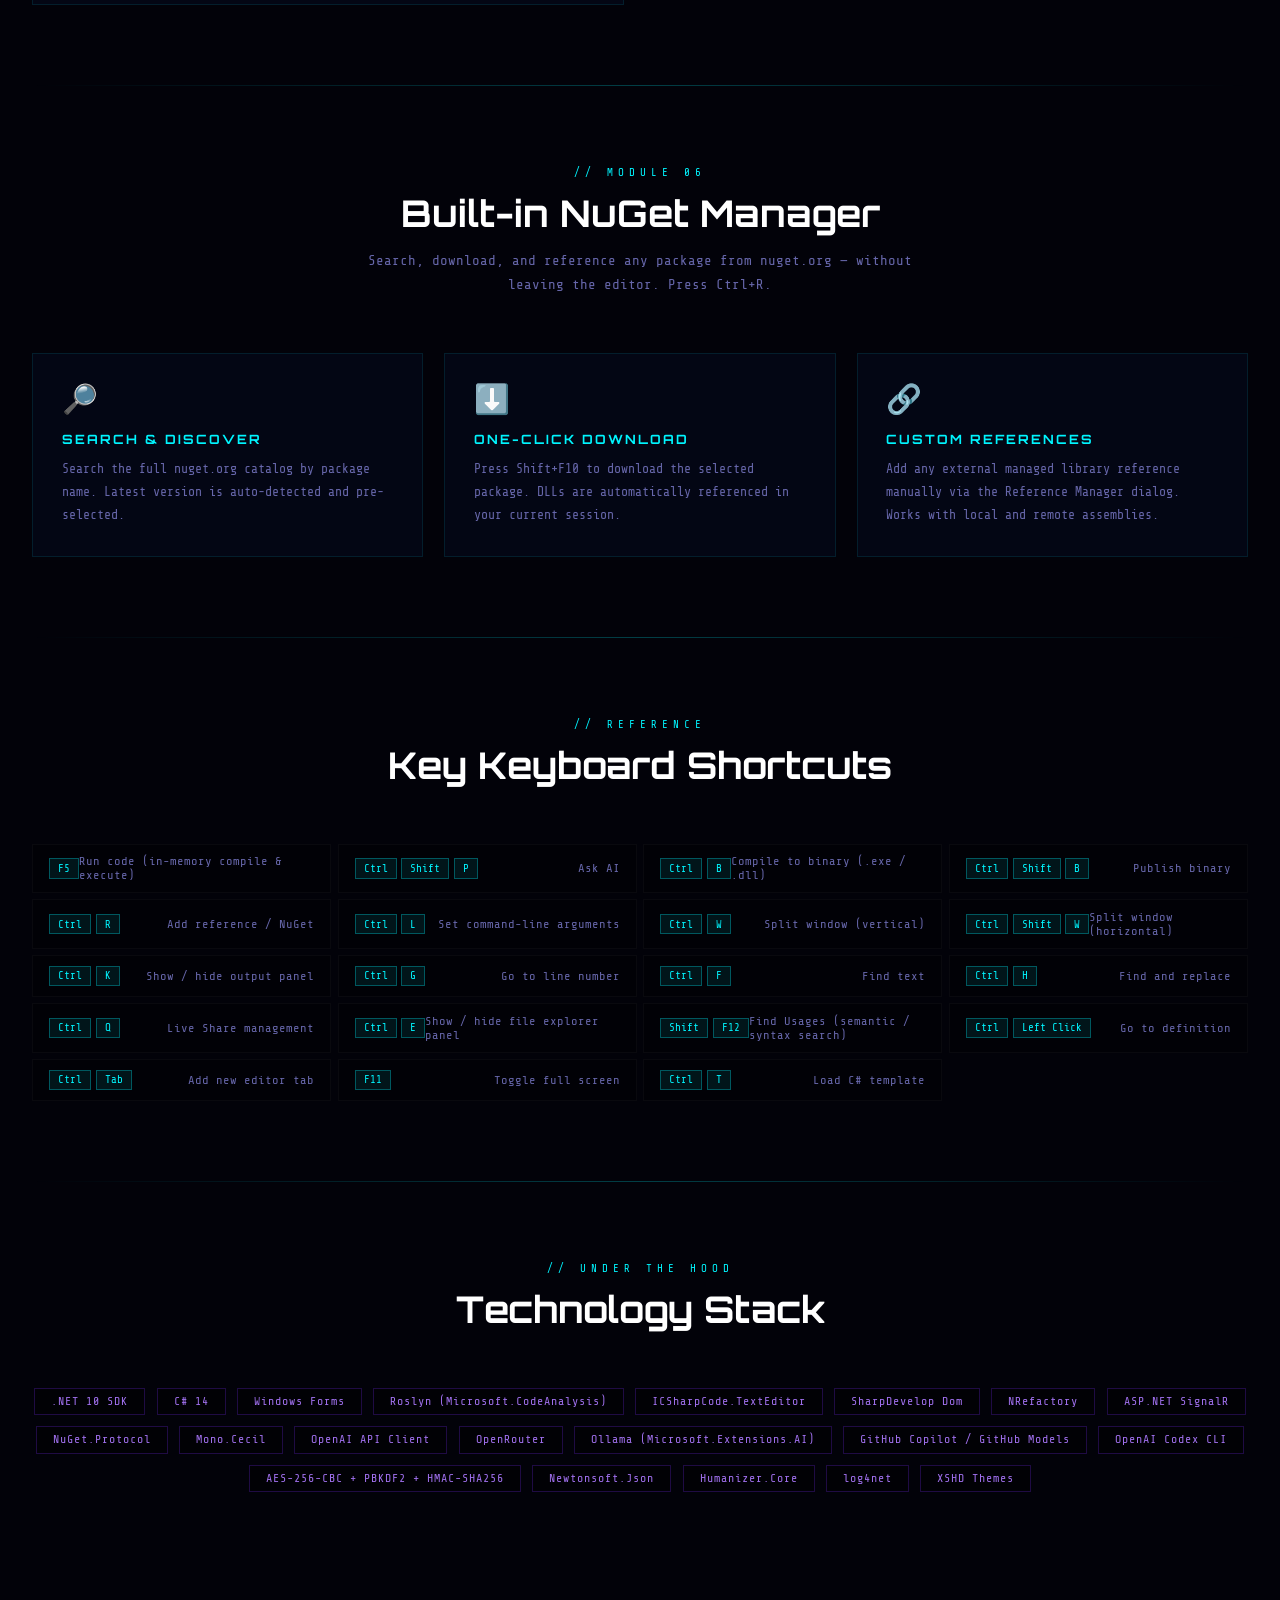
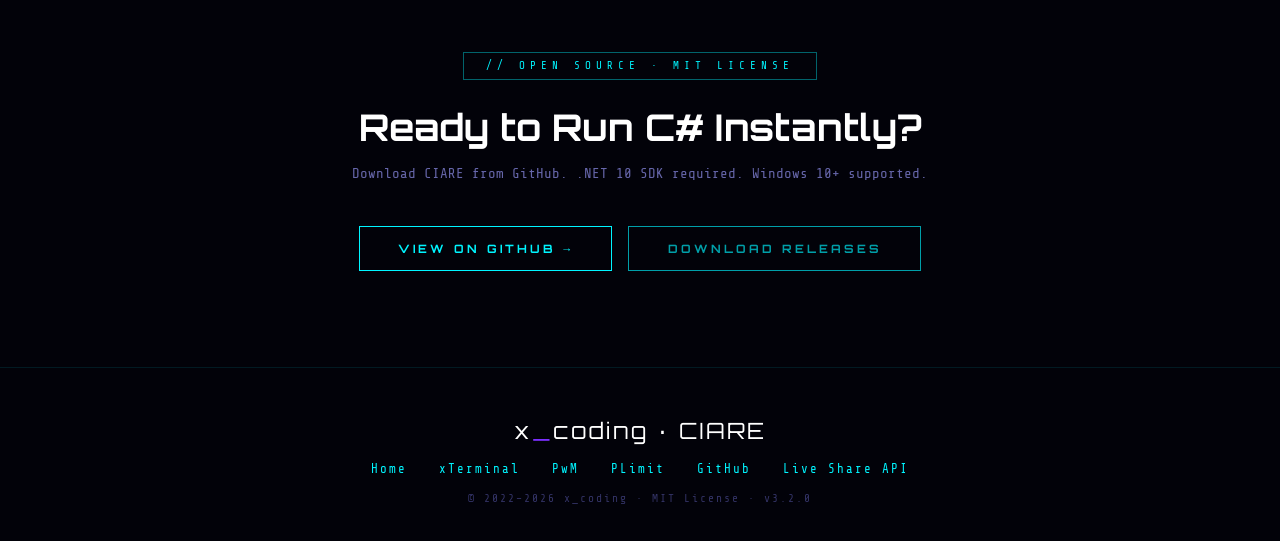
==== commit 9a204d26: "new ciare version" ====
--- a/ciare.html
+++ b/ciare.html
@@ -56,7 +56,7 @@
     <div class="stat-item"><span class="s-num">8+</span><span class="s-lbl">Themes</span></div>
     <div class="stat-item"><span class="s-num">.NET 10</span><span class="s-lbl">Framework</span></div>
     <div class="stat-item"><span class="s-num">MIT</span><span class="s-lbl">License</span></div>
-    <div class="stat-item"><span class="s-num">v3.1.1</span><span class="s-lbl">Version</span></div>
+    <div class="stat-item"><span class="s-num">v3.2.0</span><span class="s-lbl">Version</span></div>
   </div>
 
   <!-- SCREENSHOT HERO -->
@@ -472,7 +472,7 @@
       <a href="https://github.com/0x78654C/CIARE" target="_blank">GitHub</a>
       <a href="https://github.com/0x78654C/CIARELiveShareAPI" target="_blank">Live Share API</a>
     </div>
-    <div class="foot-copy">© 2022–2026 x_coding · MIT License · v3.1.1</div>
+    <div class="foot-copy">© 2022–2026 x_coding · MIT License · v3.2.0</div>
   </footer>
 
 </div><!-- /wrapper -->
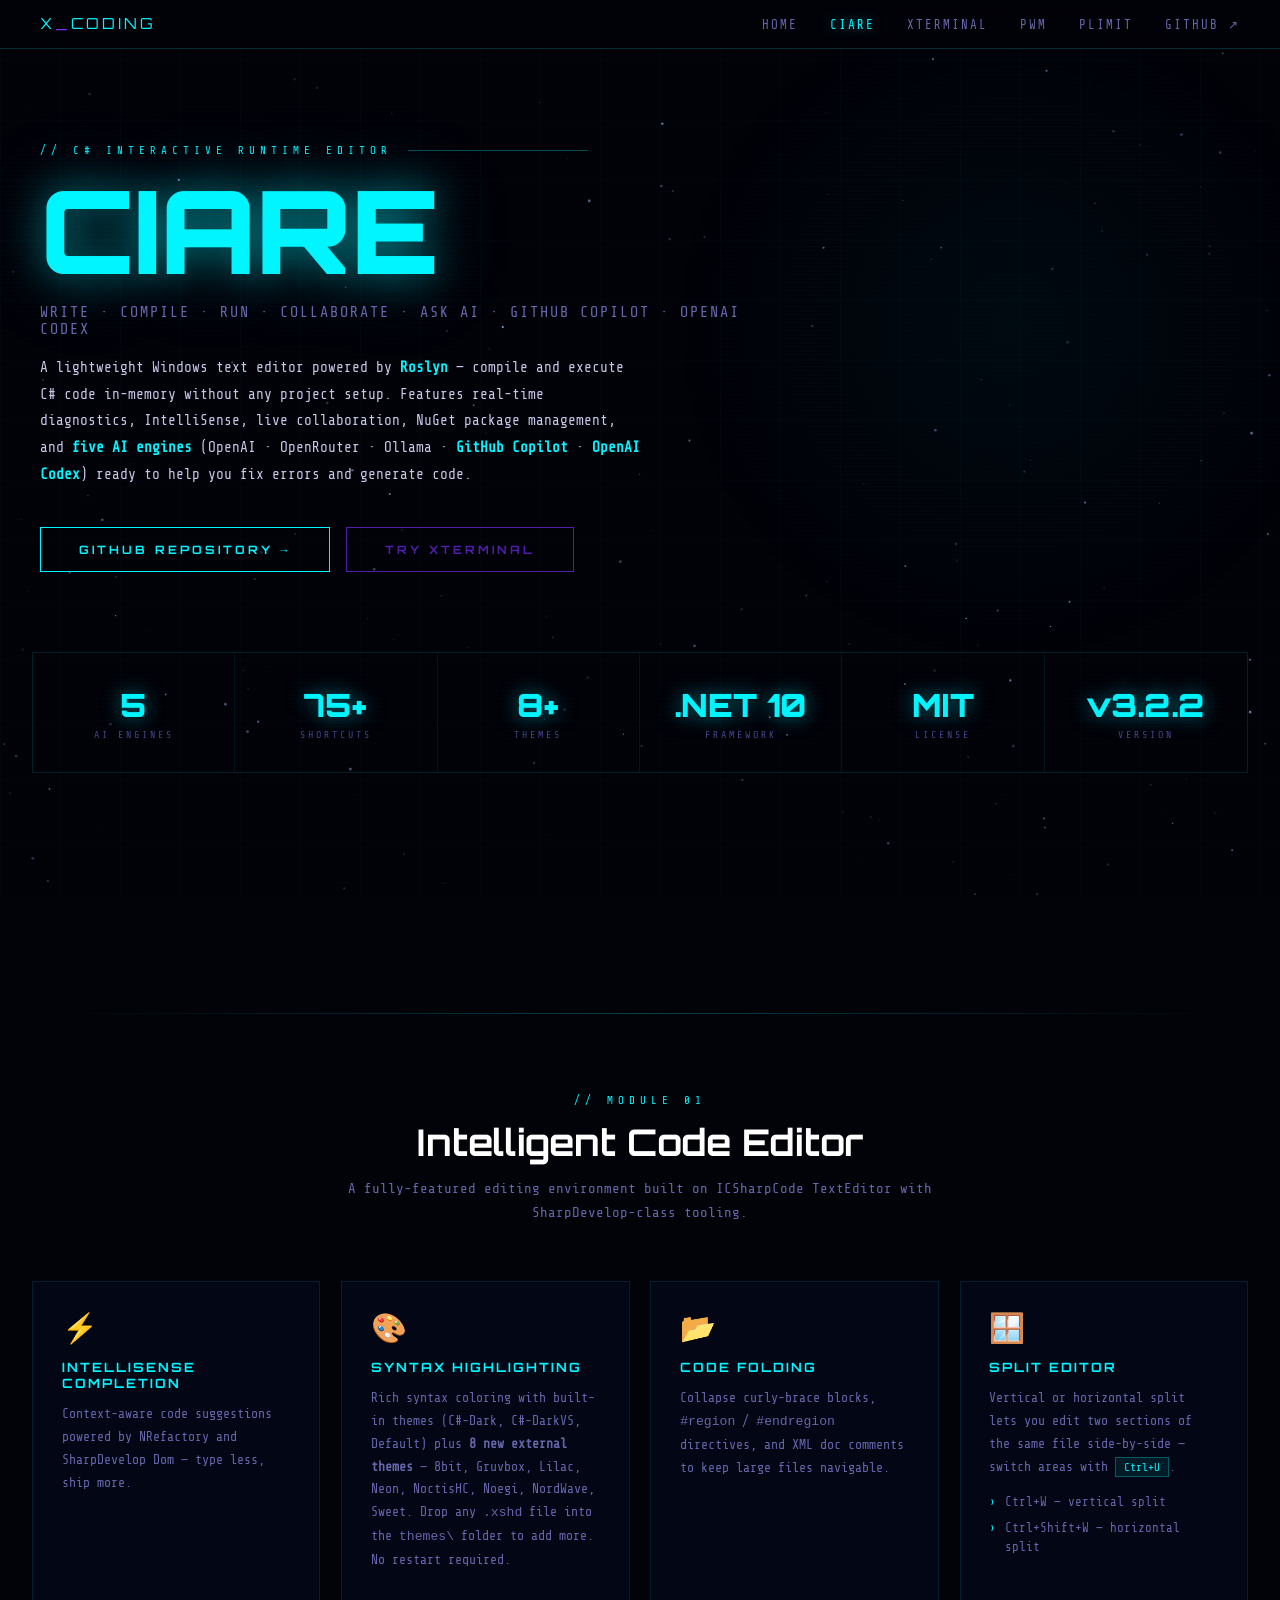
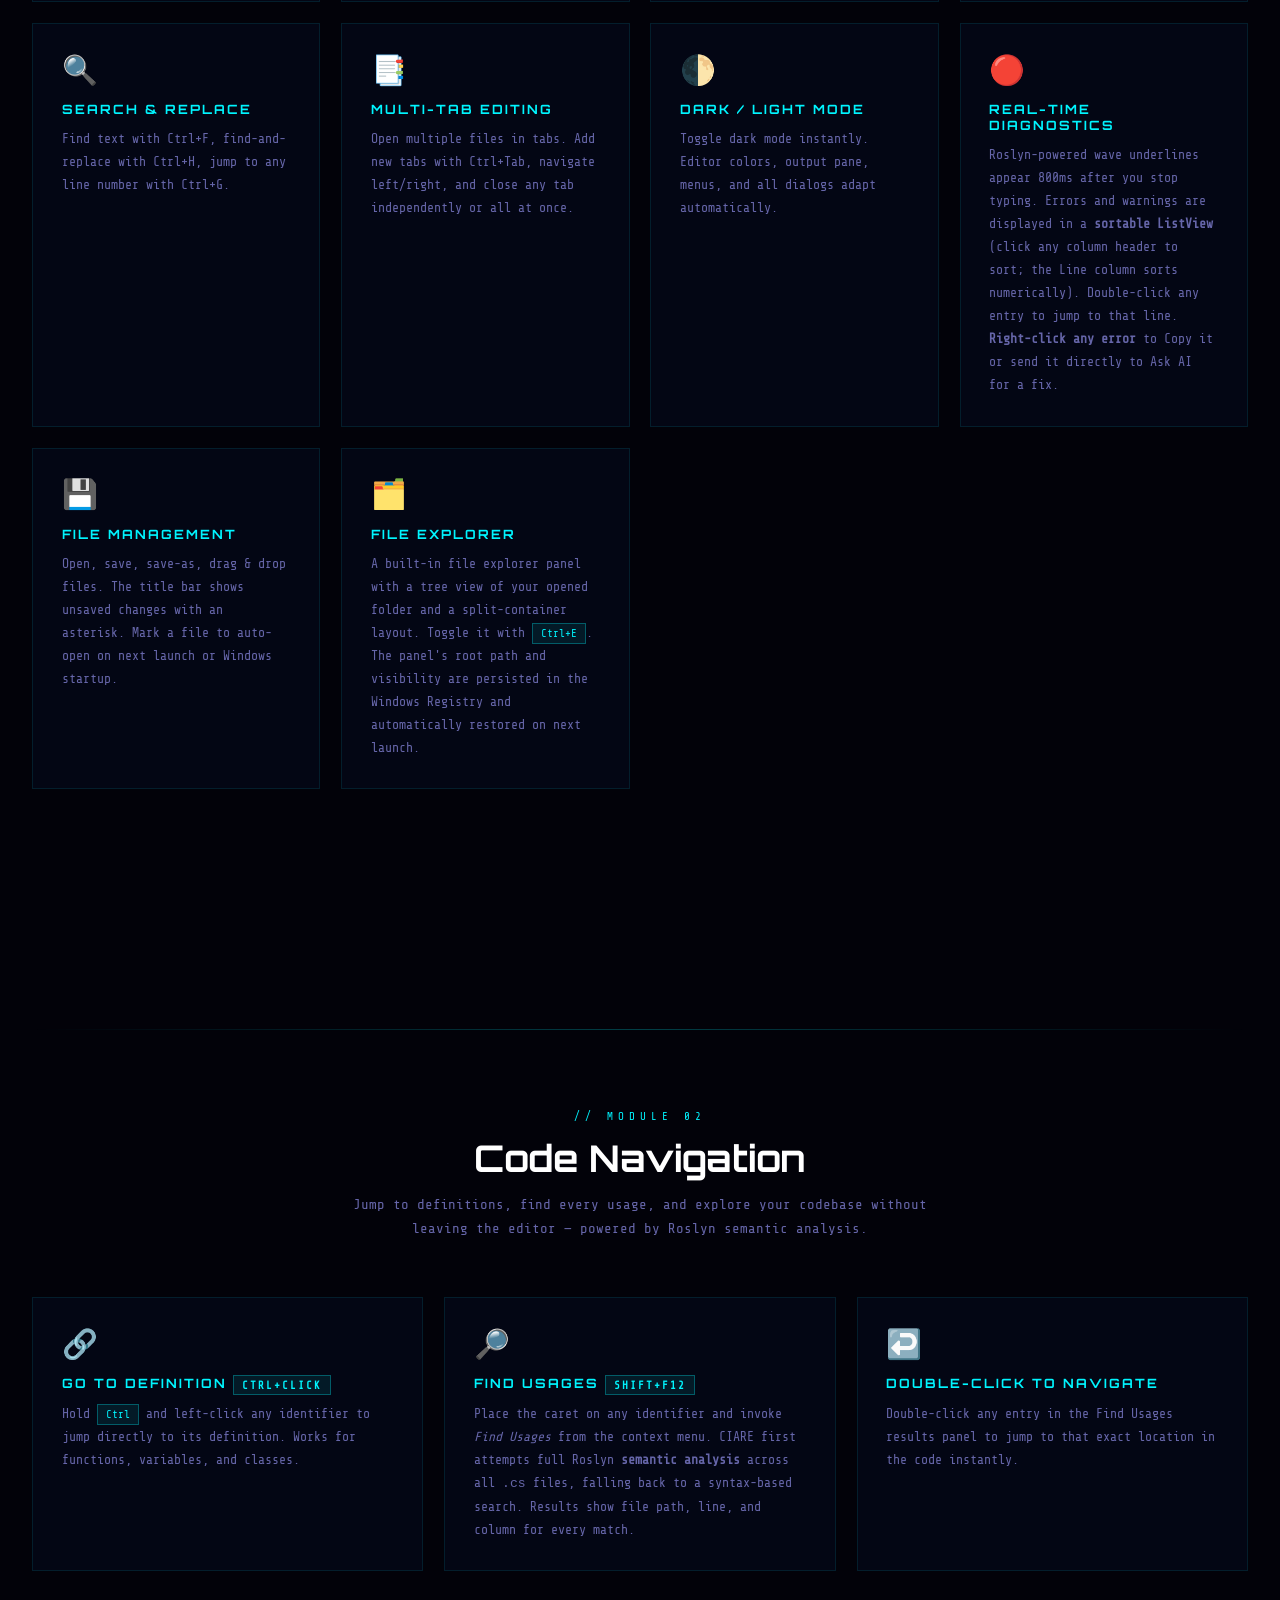
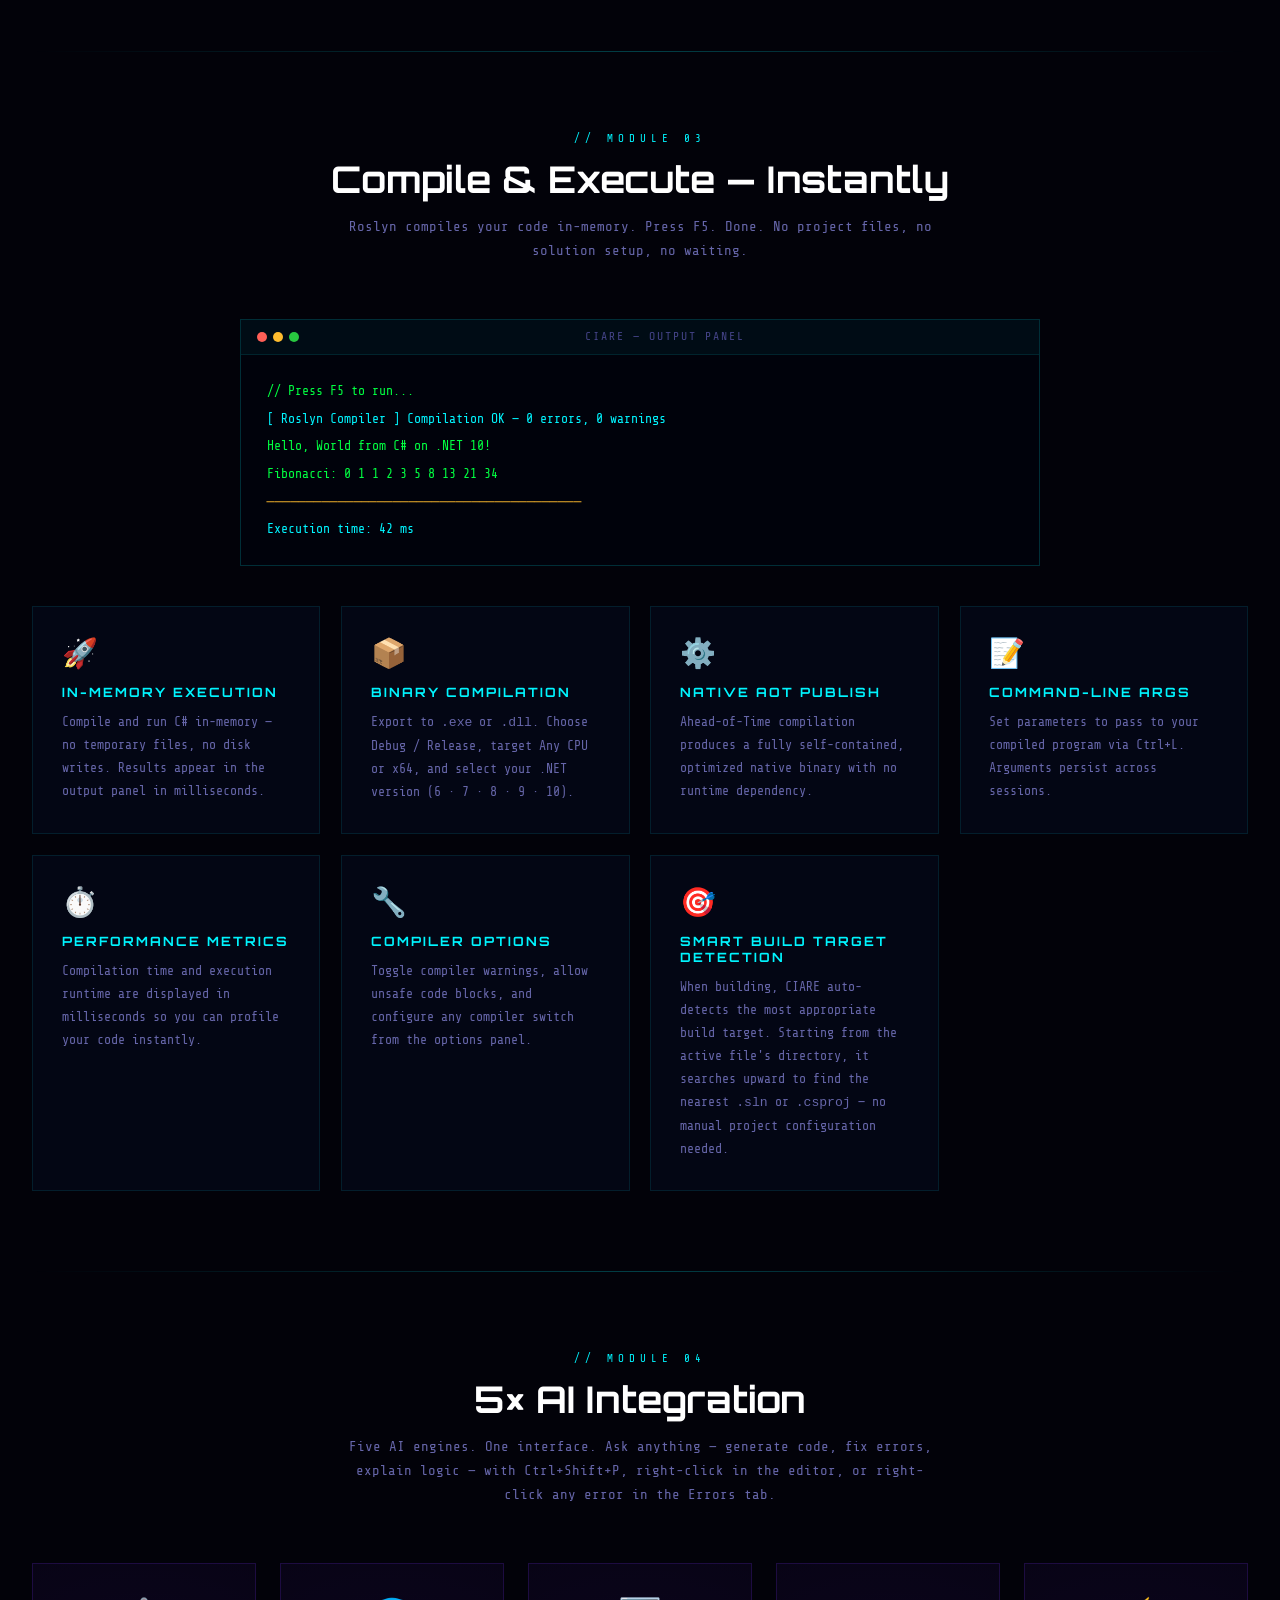
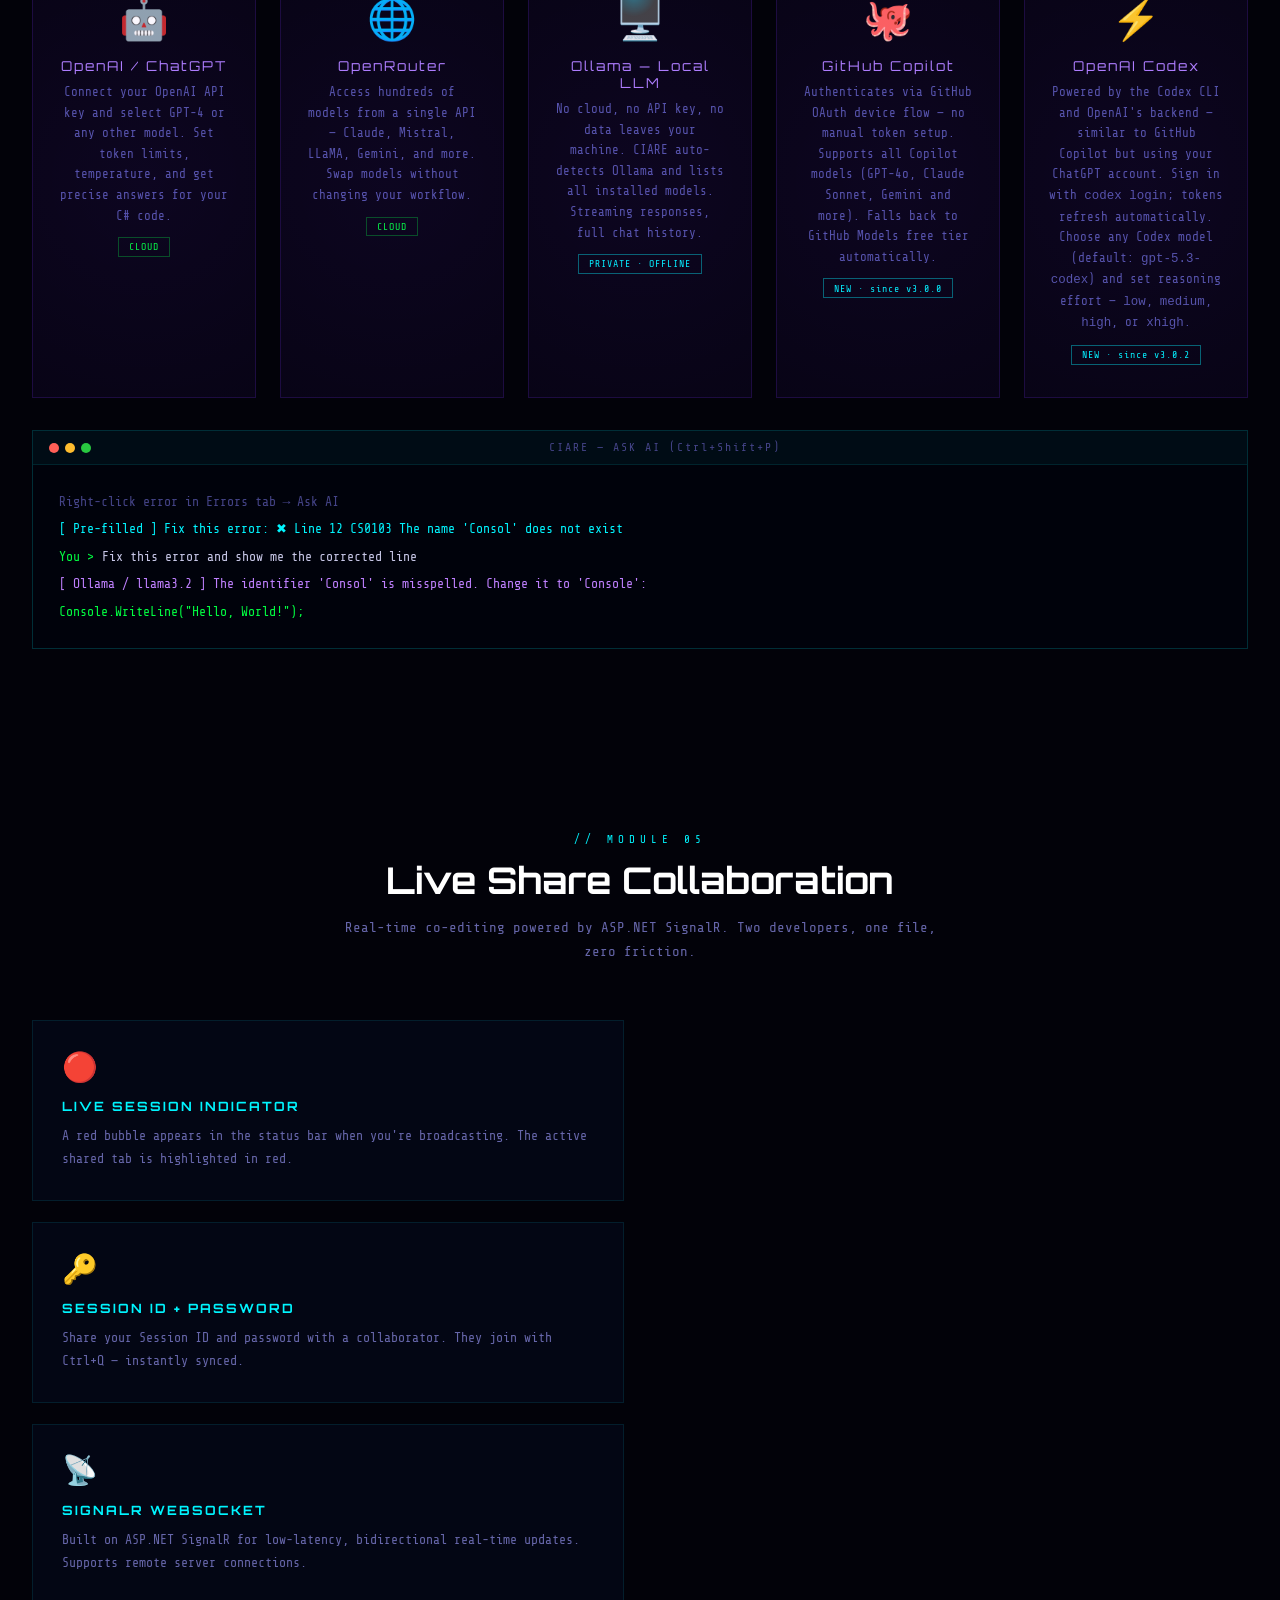
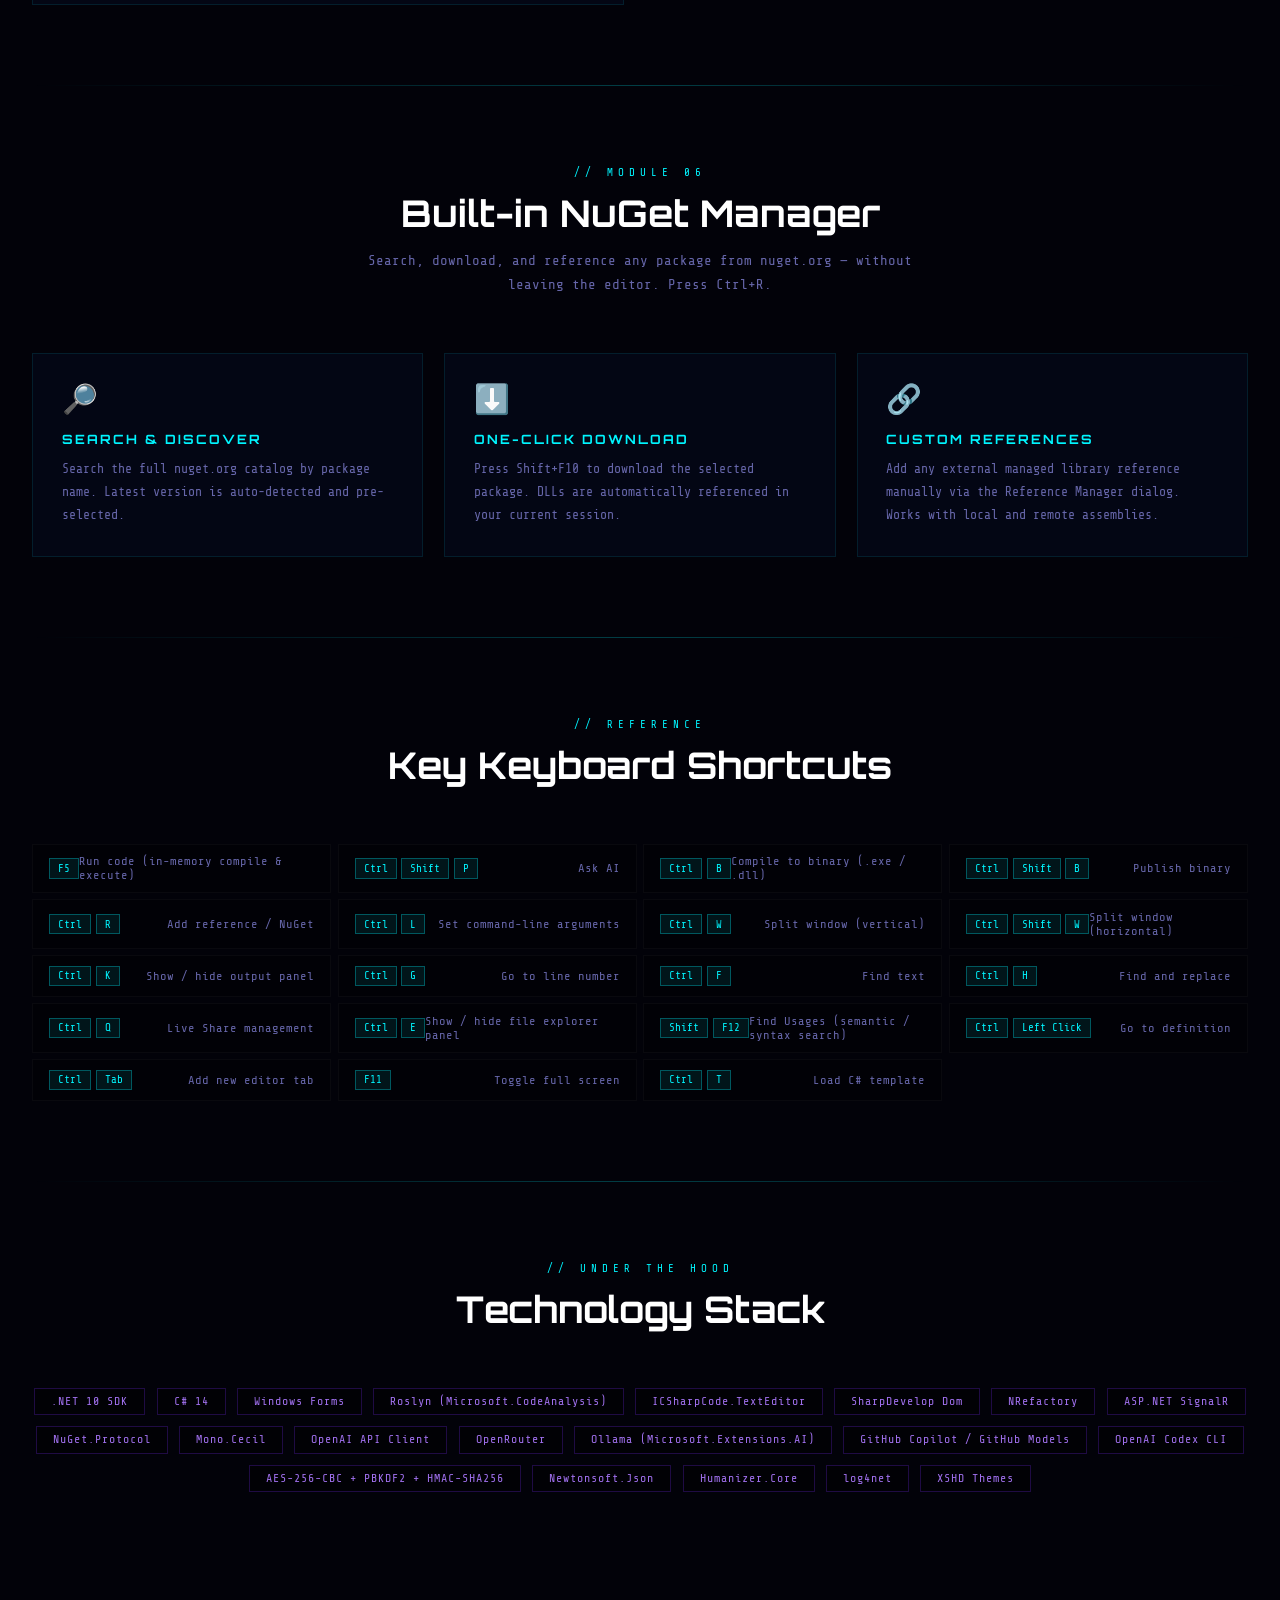
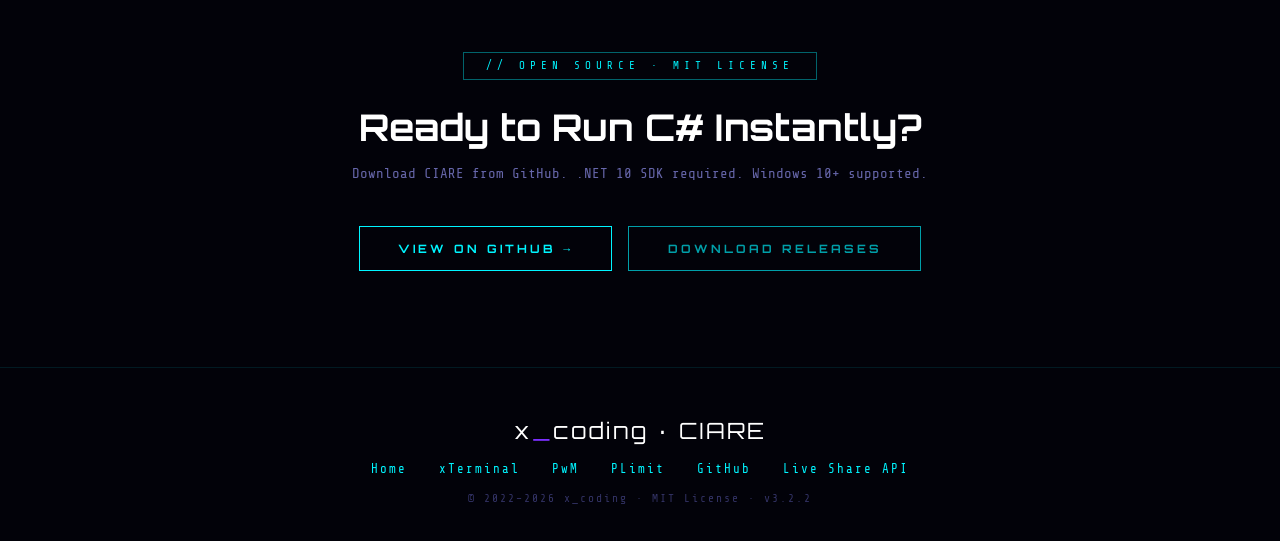
==== commit 1dc1551c: "Update ciare.html" ====
--- a/ciare.html
+++ b/ciare.html
@@ -56,7 +56,7 @@
     <div class="stat-item"><span class="s-num">8+</span><span class="s-lbl">Themes</span></div>
     <div class="stat-item"><span class="s-num">.NET 10</span><span class="s-lbl">Framework</span></div>
     <div class="stat-item"><span class="s-num">MIT</span><span class="s-lbl">License</span></div>
-    <div class="stat-item"><span class="s-num">v3.2.0</span><span class="s-lbl">Version</span></div>
+    <div class="stat-item"><span class="s-num">v3.2.2</span><span class="s-lbl">Version</span></div>
   </div>
 
   <!-- SCREENSHOT HERO -->
@@ -472,7 +472,7 @@
       <a href="https://github.com/0x78654C/CIARE" target="_blank">GitHub</a>
       <a href="https://github.com/0x78654C/CIARELiveShareAPI" target="_blank">Live Share API</a>
     </div>
-    <div class="foot-copy">© 2022–2026 x_coding · MIT License · v3.2.0</div>
+    <div class="foot-copy">© 2022–2026 x_coding · MIT License · v3.2.2</div>
   </footer>
 
 </div><!-- /wrapper -->
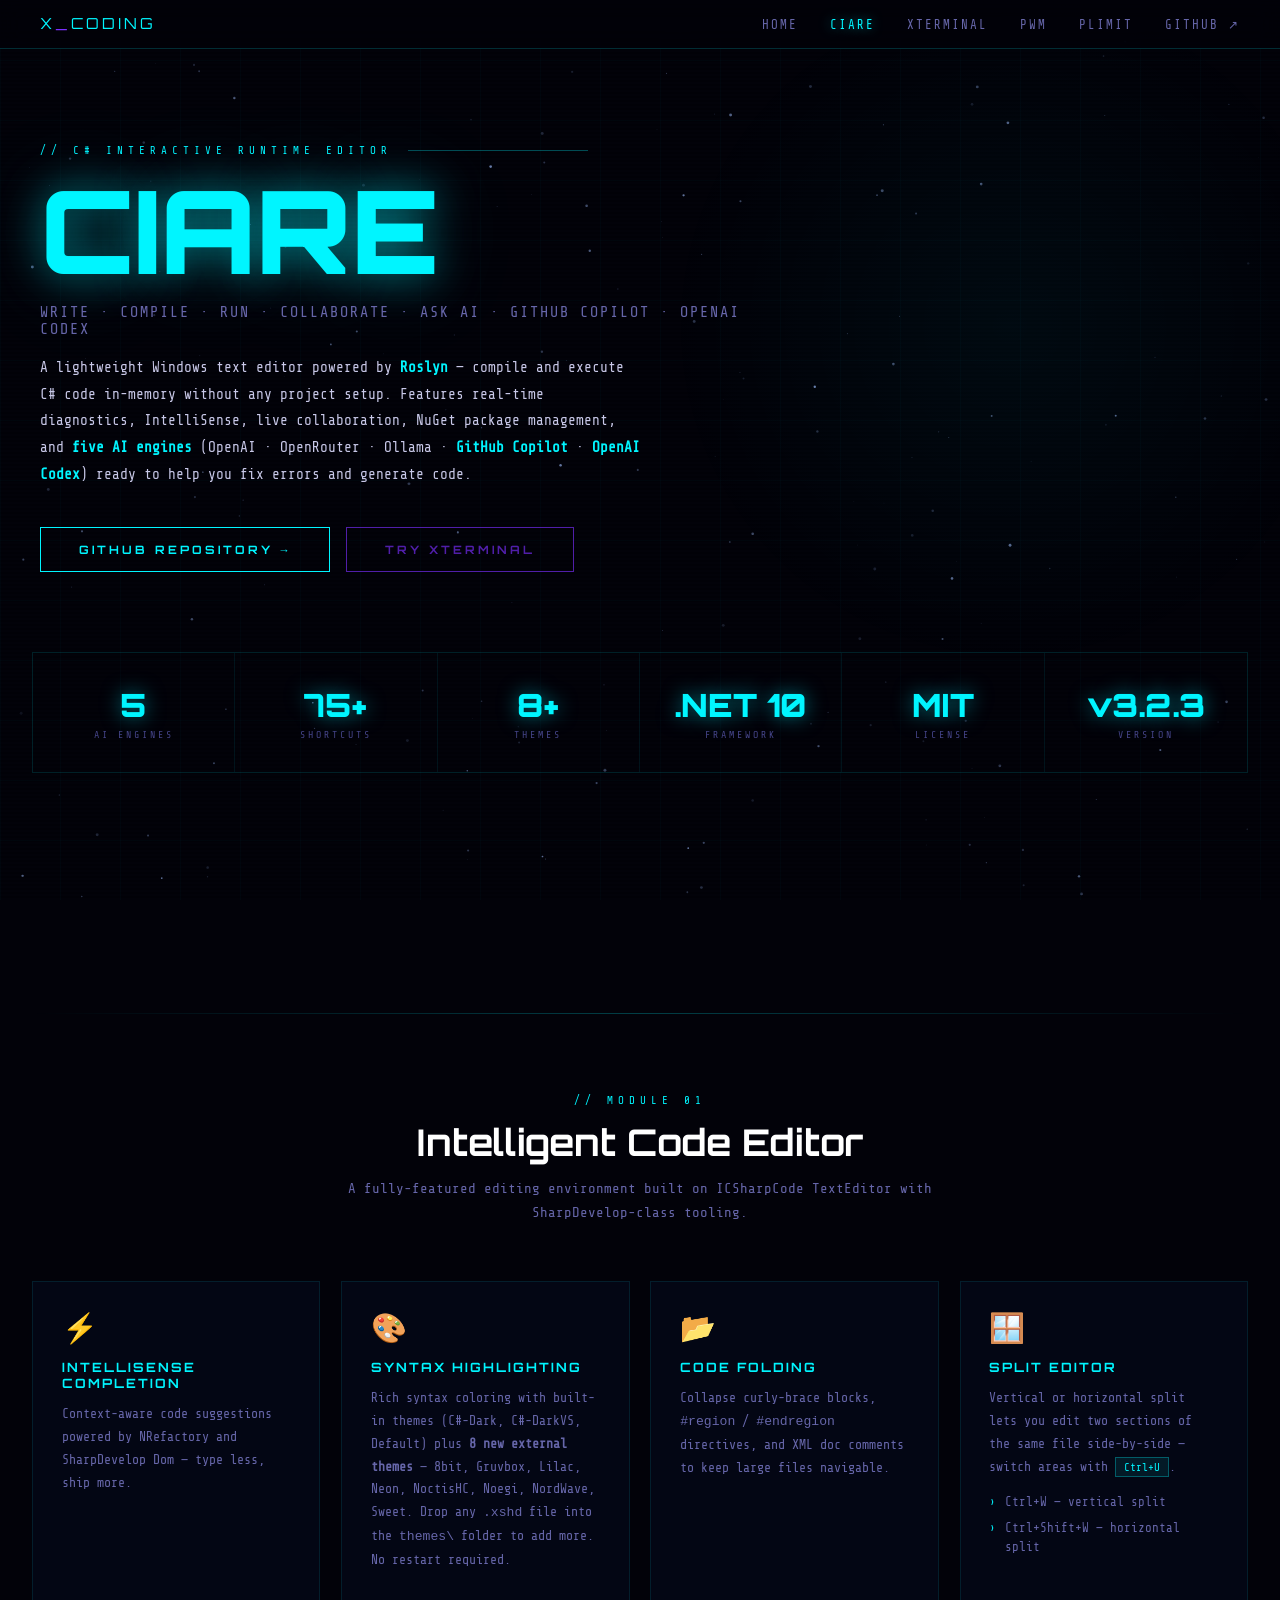
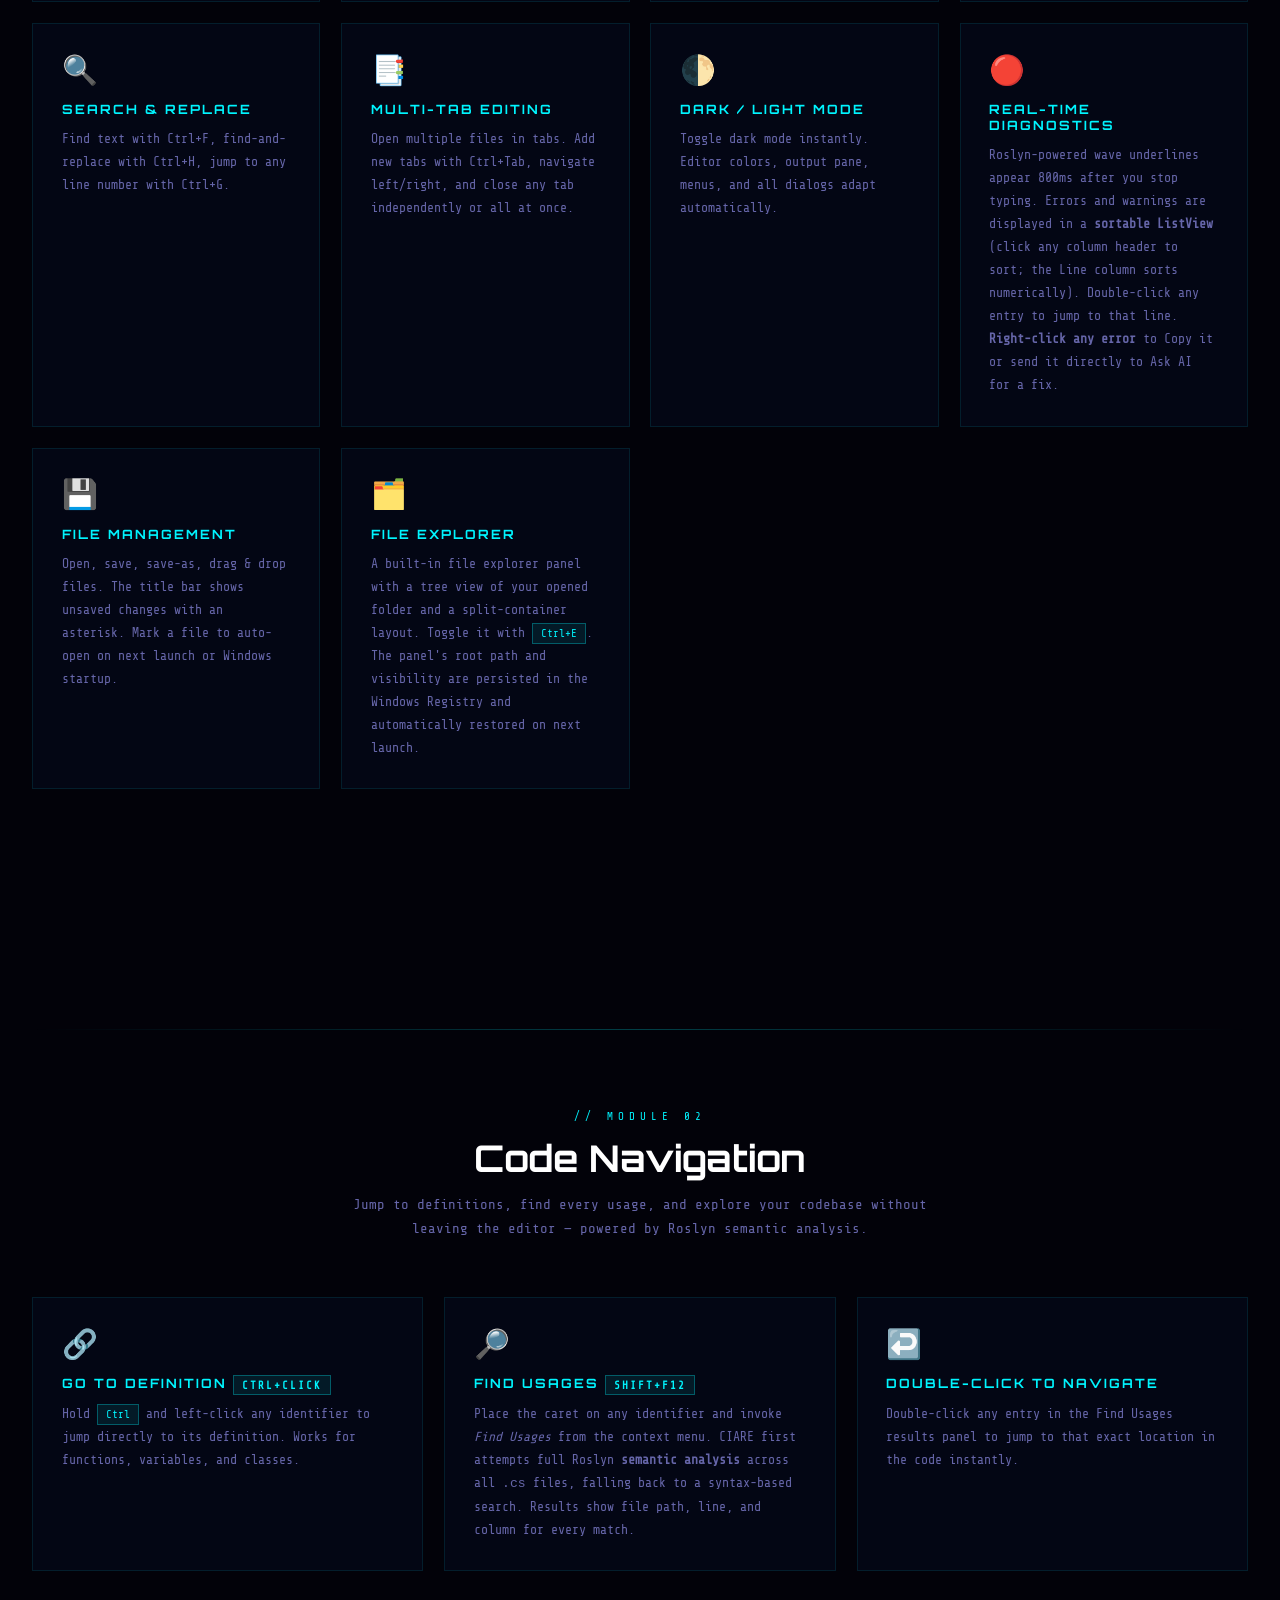
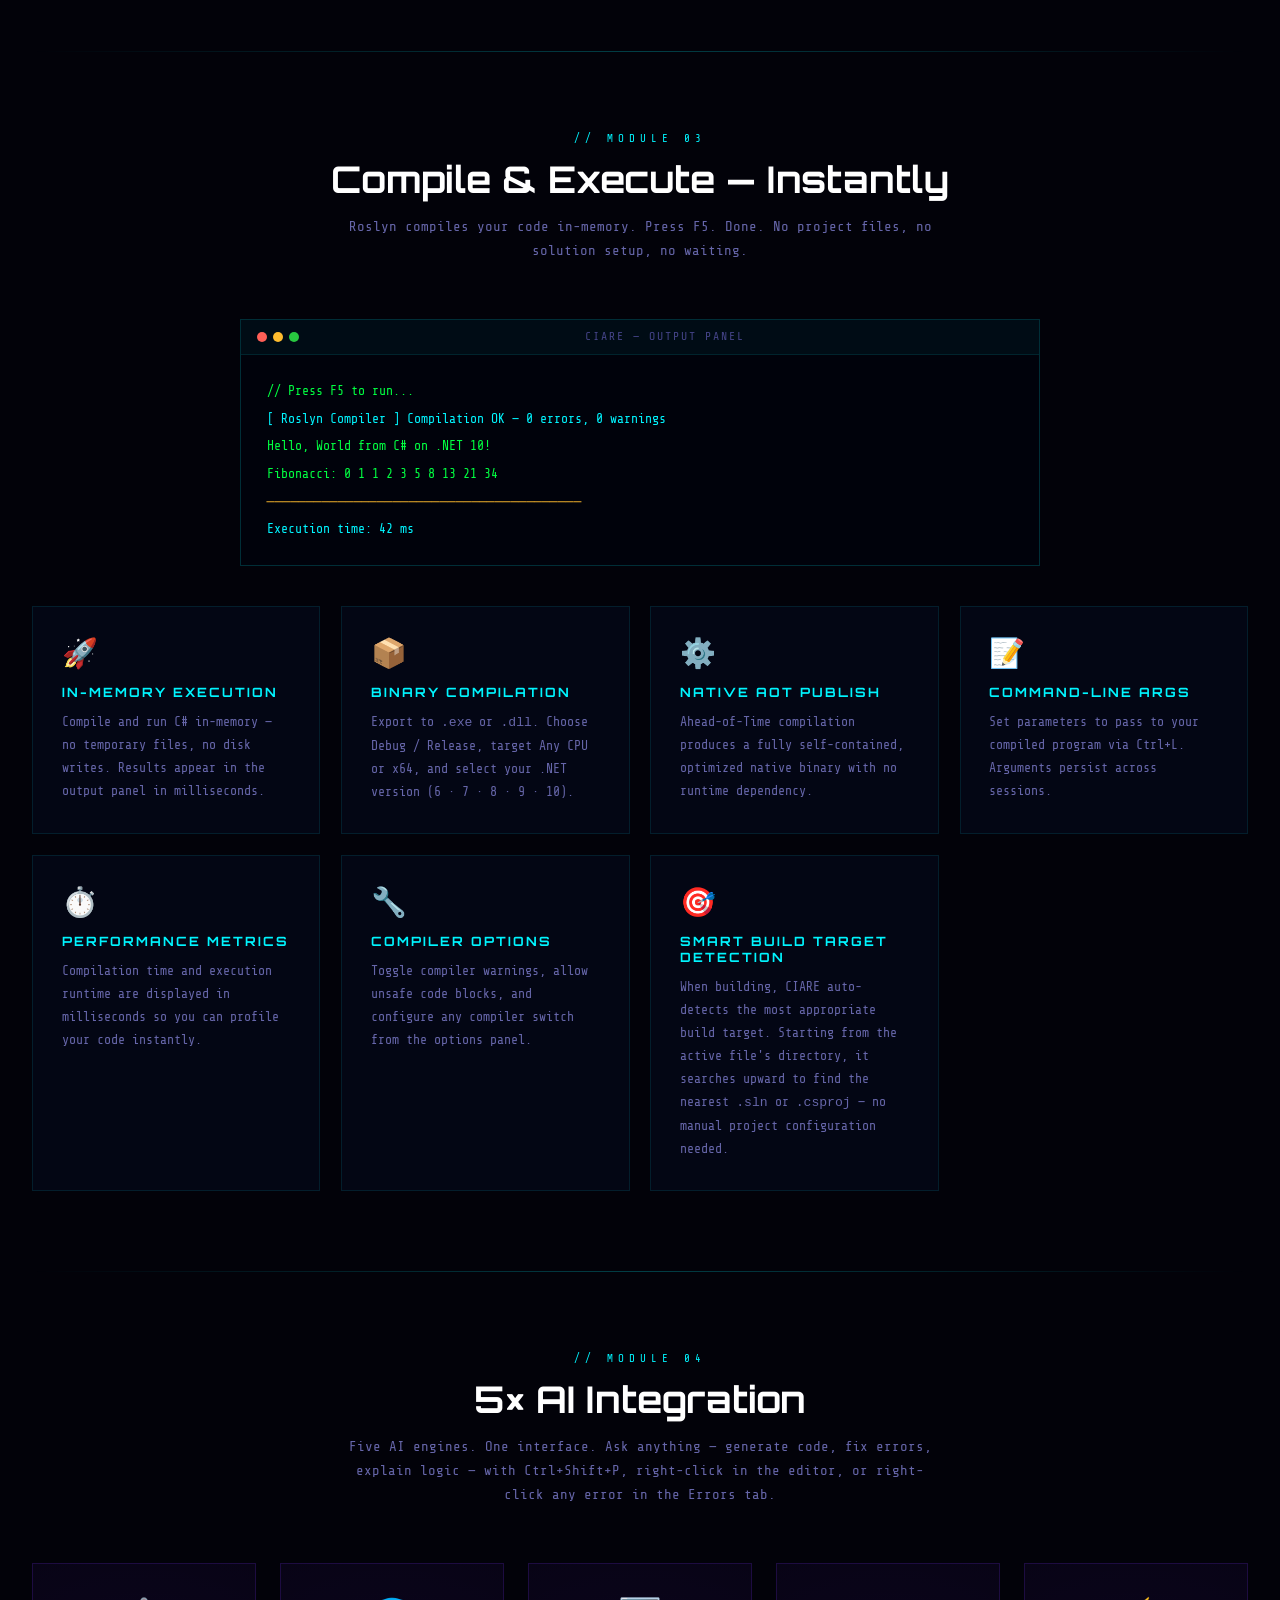
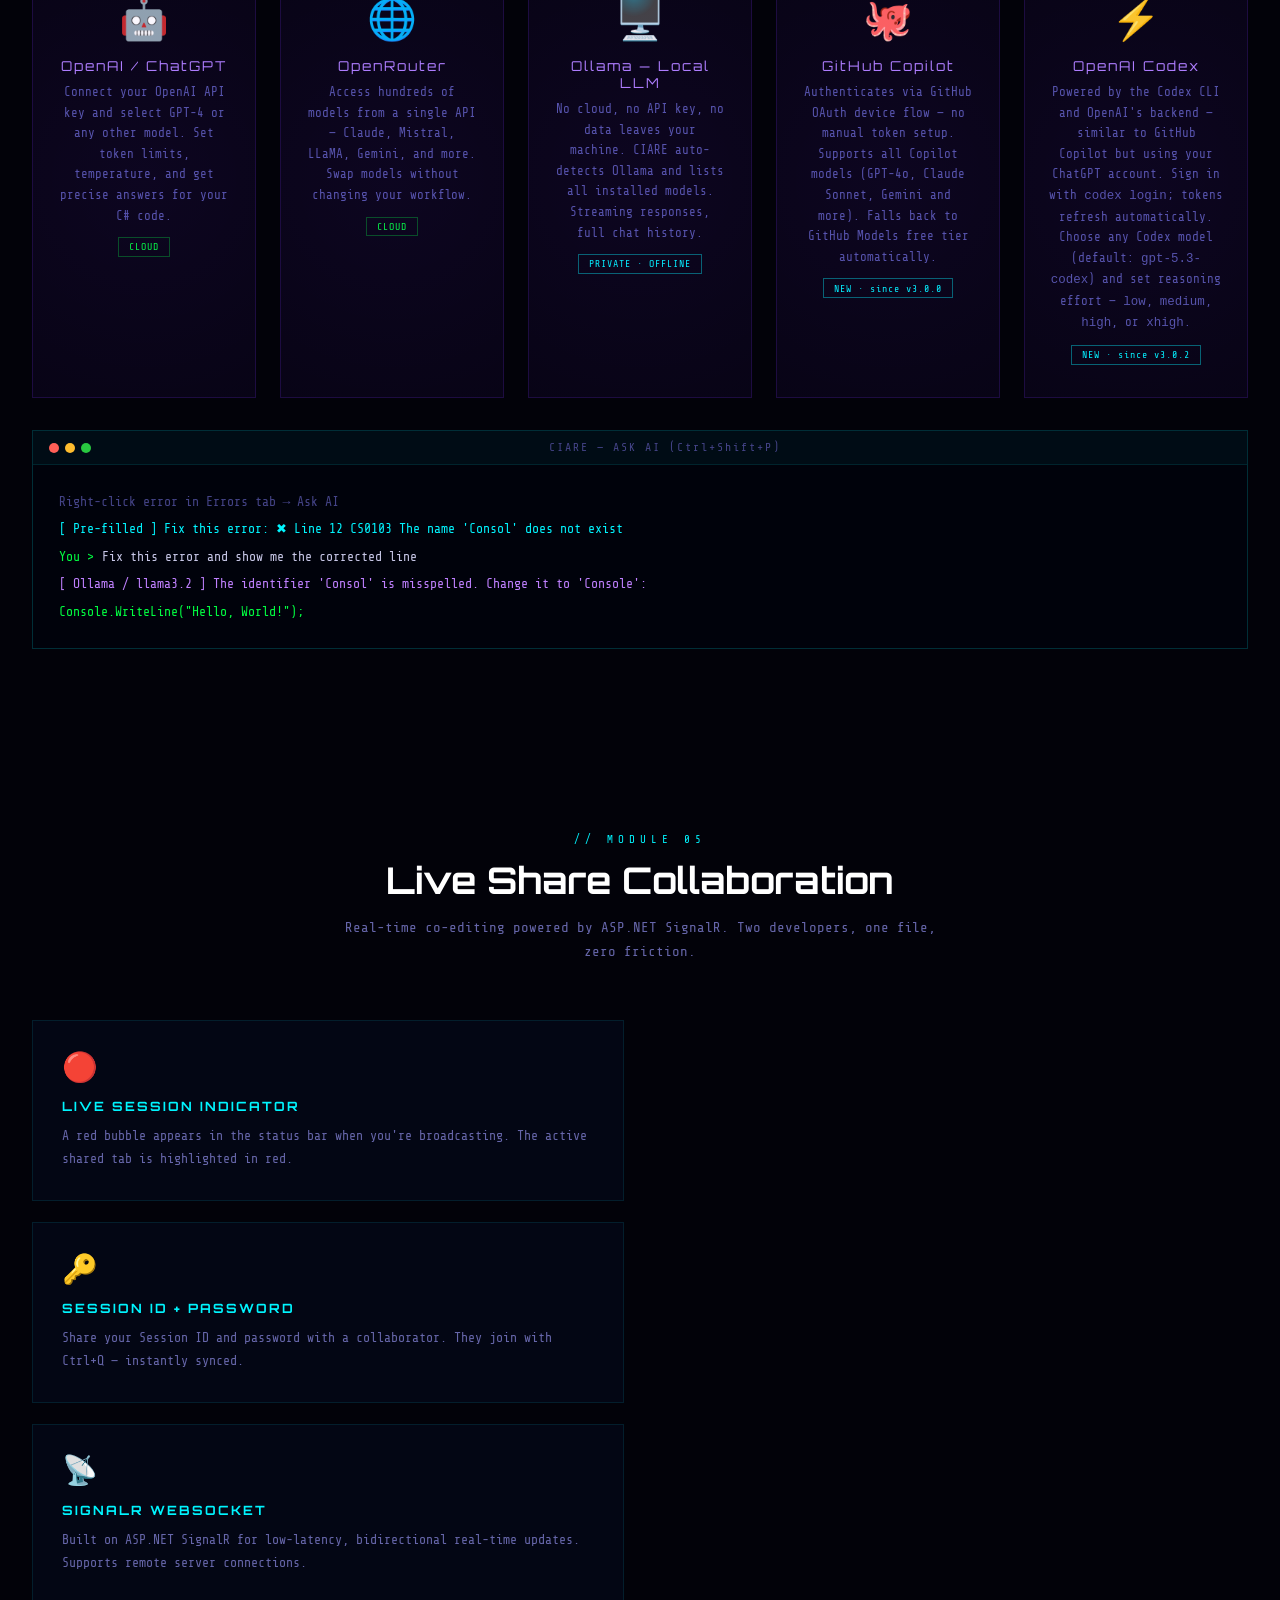
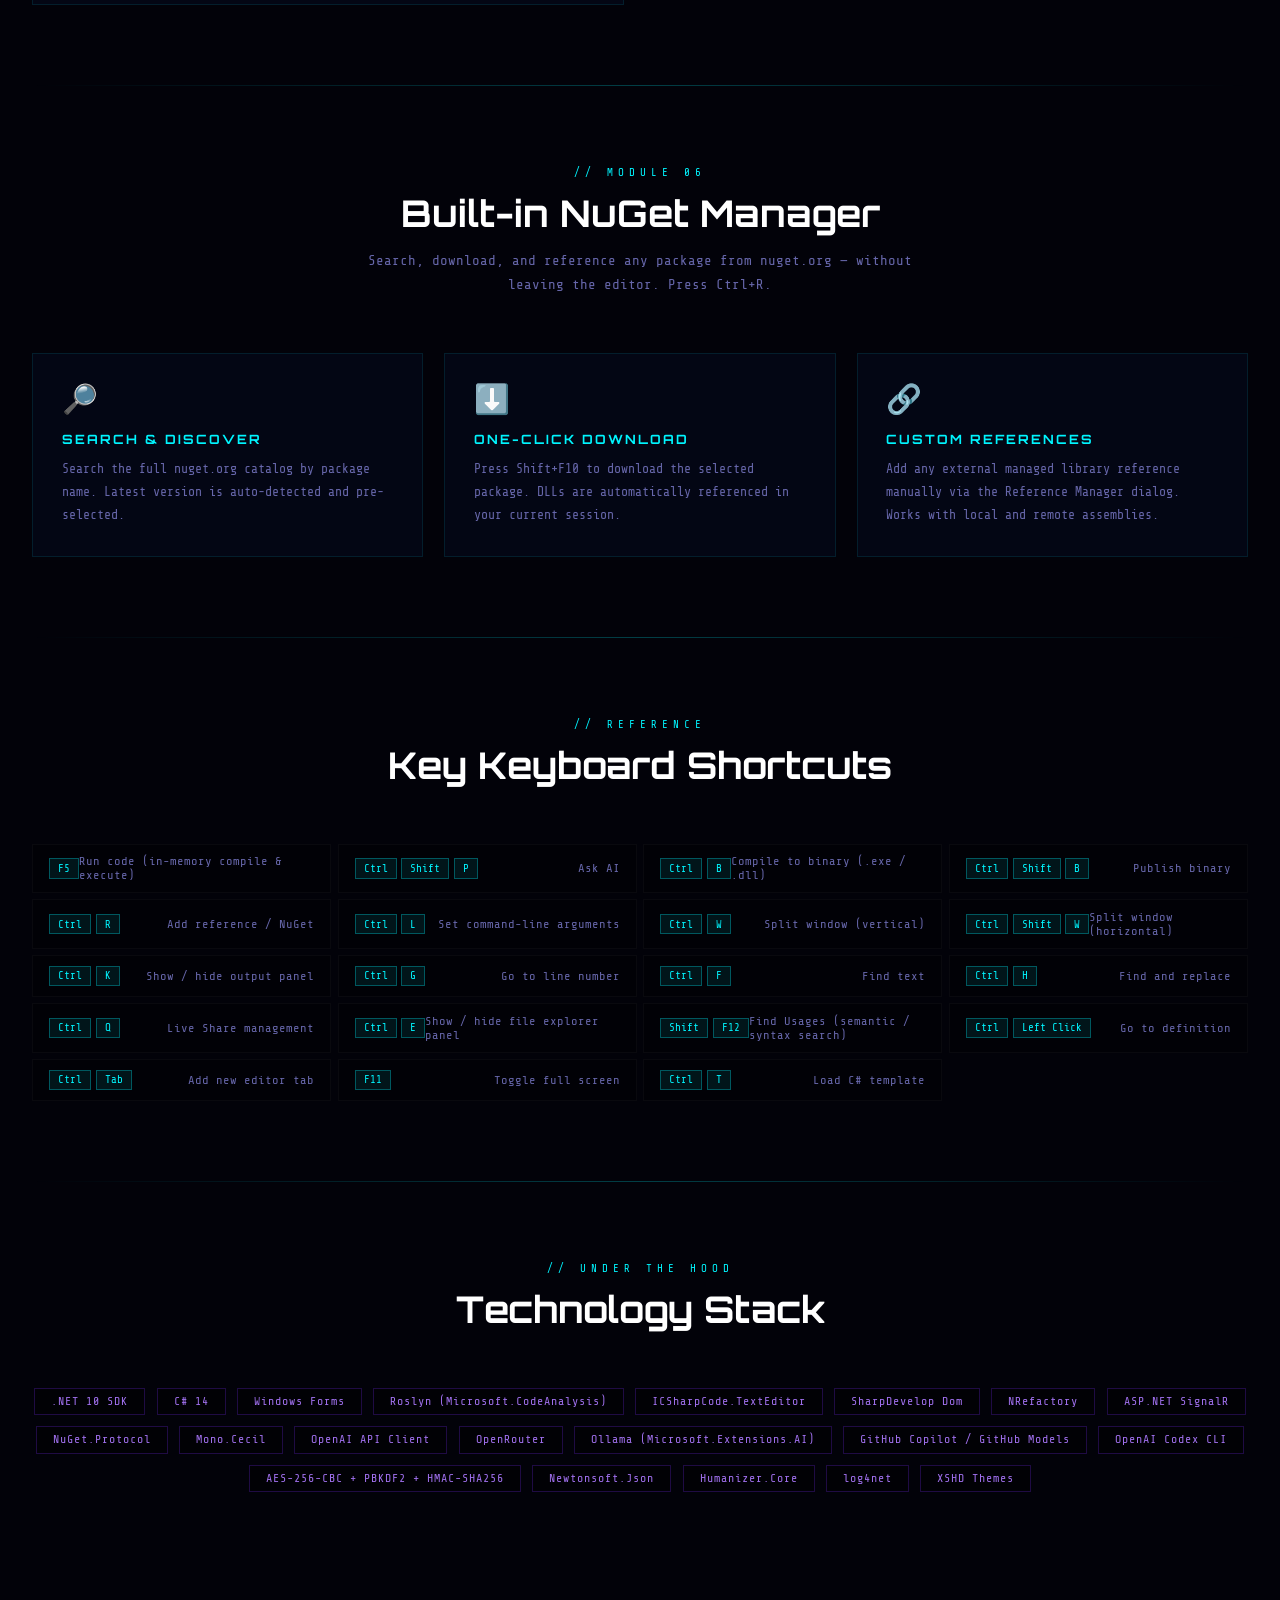
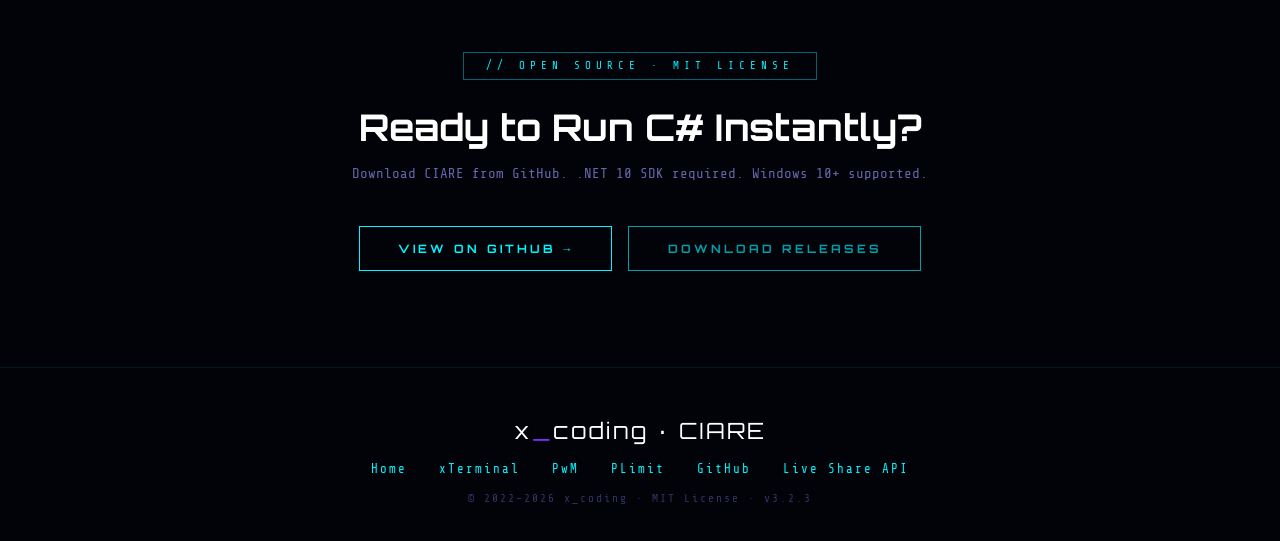
==== commit ec448bc3: "version updates" ====
--- a/ciare.html
+++ b/ciare.html
@@ -56,7 +56,7 @@
     <div class="stat-item"><span class="s-num">8+</span><span class="s-lbl">Themes</span></div>
     <div class="stat-item"><span class="s-num">.NET 10</span><span class="s-lbl">Framework</span></div>
     <div class="stat-item"><span class="s-num">MIT</span><span class="s-lbl">License</span></div>
-    <div class="stat-item"><span class="s-num">v3.2.2</span><span class="s-lbl">Version</span></div>
+    <div class="stat-item"><span class="s-num">v3.2.3</span><span class="s-lbl">Version</span></div>
   </div>
 
   <!-- SCREENSHOT HERO -->
@@ -472,7 +472,7 @@
       <a href="https://github.com/0x78654C/CIARE" target="_blank">GitHub</a>
       <a href="https://github.com/0x78654C/CIARELiveShareAPI" target="_blank">Live Share API</a>
     </div>
-    <div class="foot-copy">© 2022–2026 x_coding · MIT License · v3.2.2</div>
+    <div class="foot-copy">© 2022–2026 x_coding · MIT License · v3.2.3</div>
   </footer>
 
 </div><!-- /wrapper -->
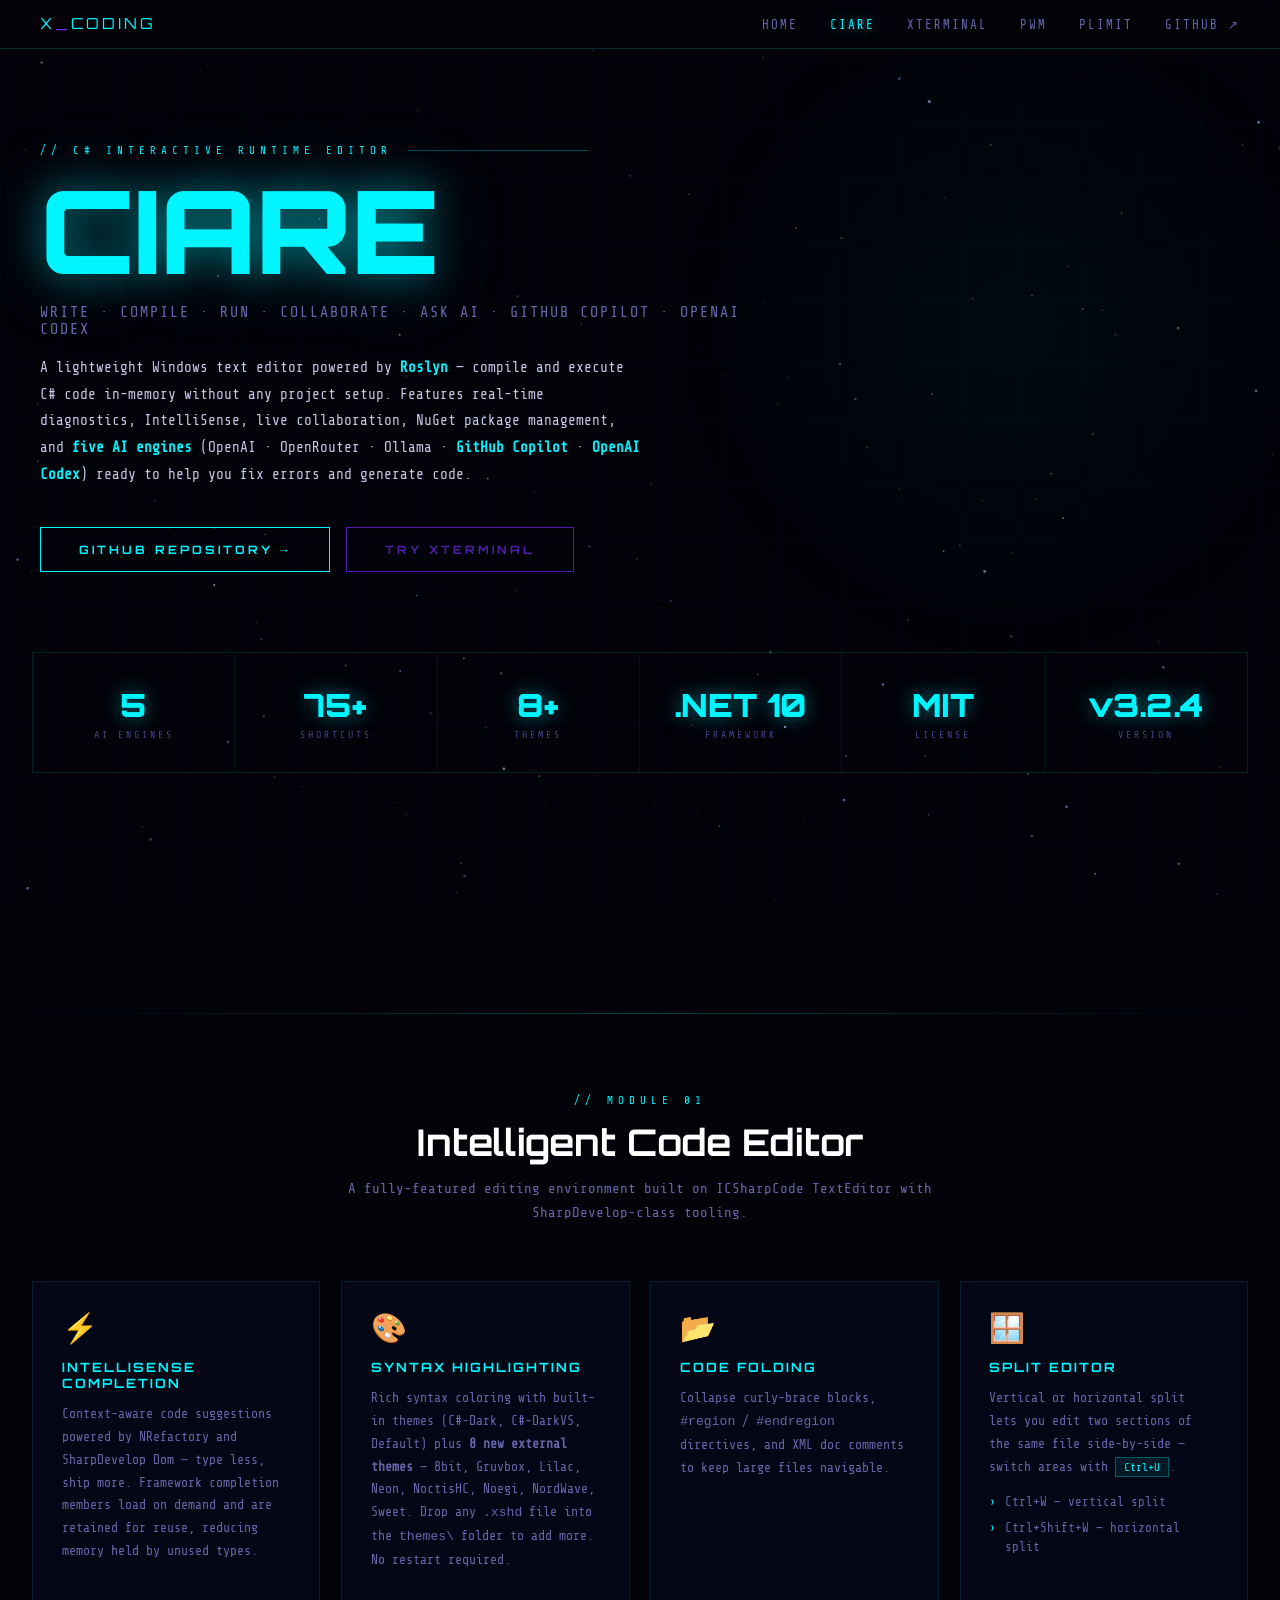
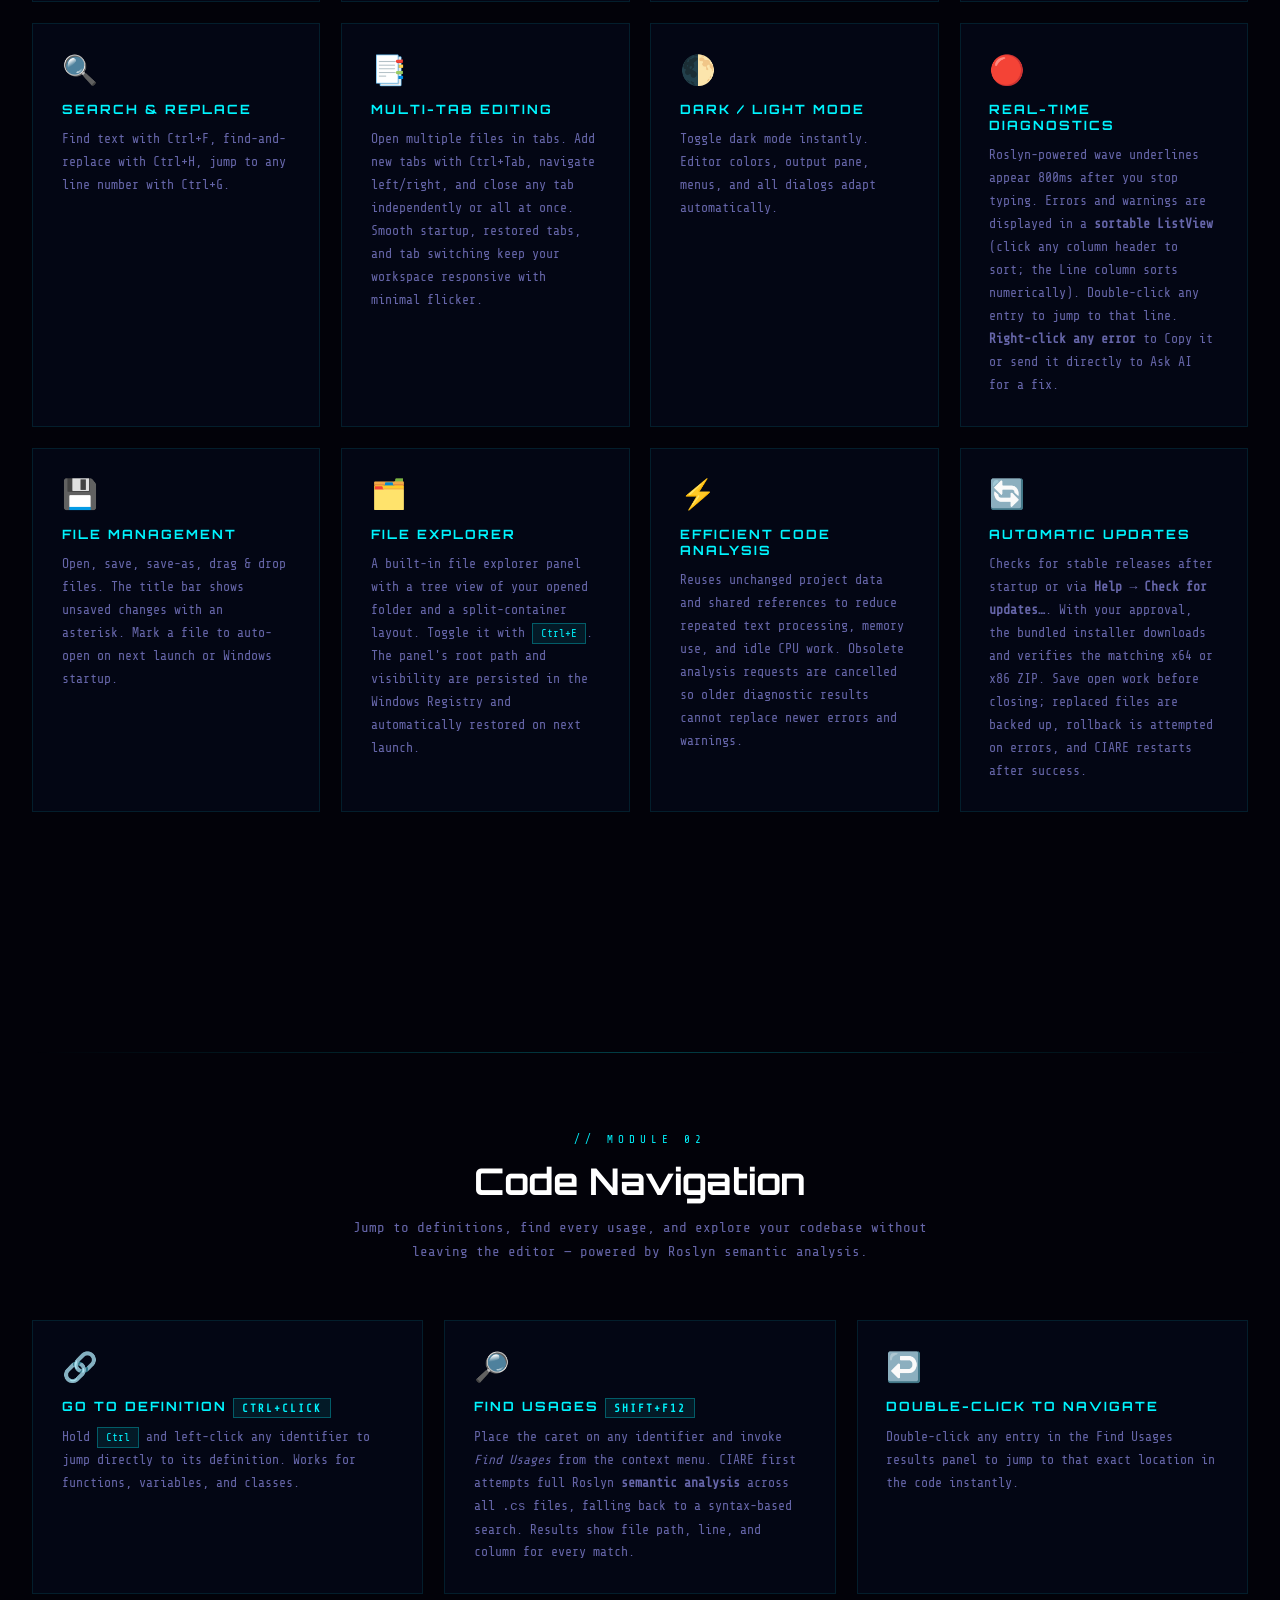
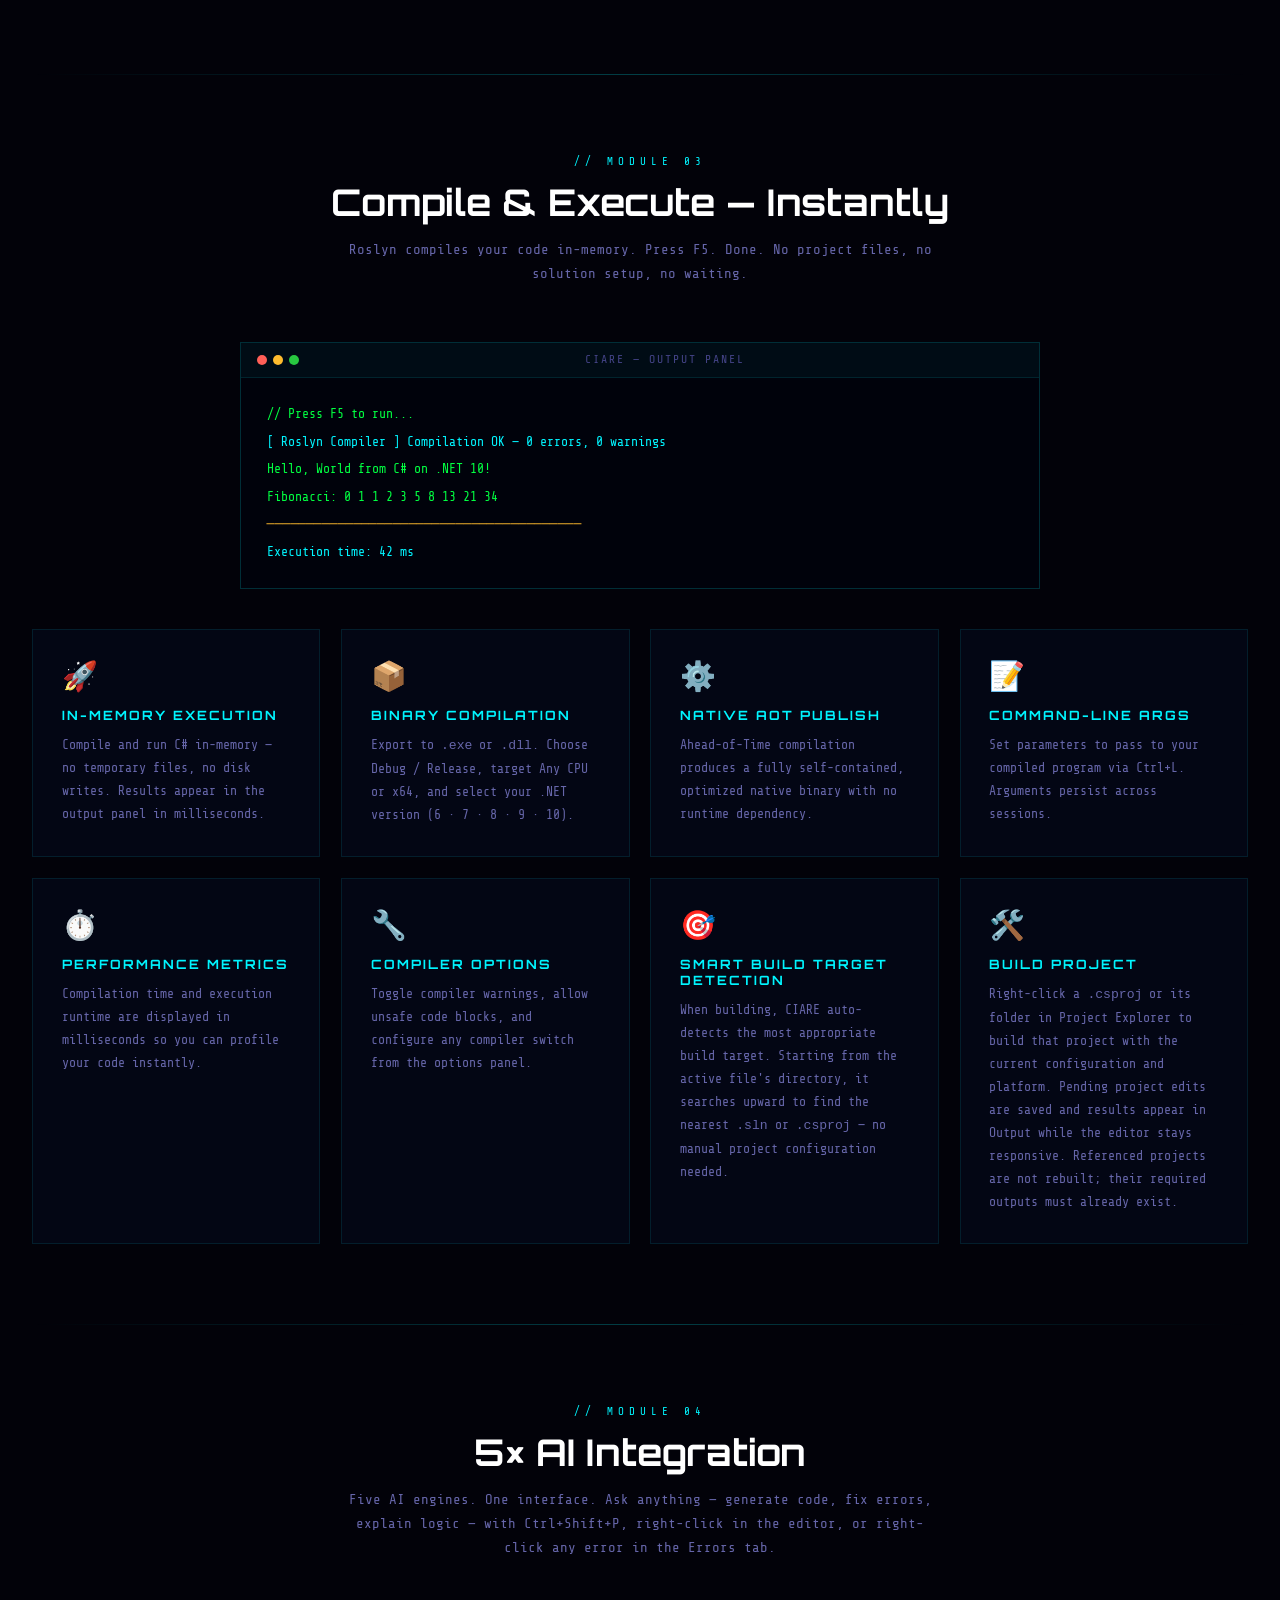
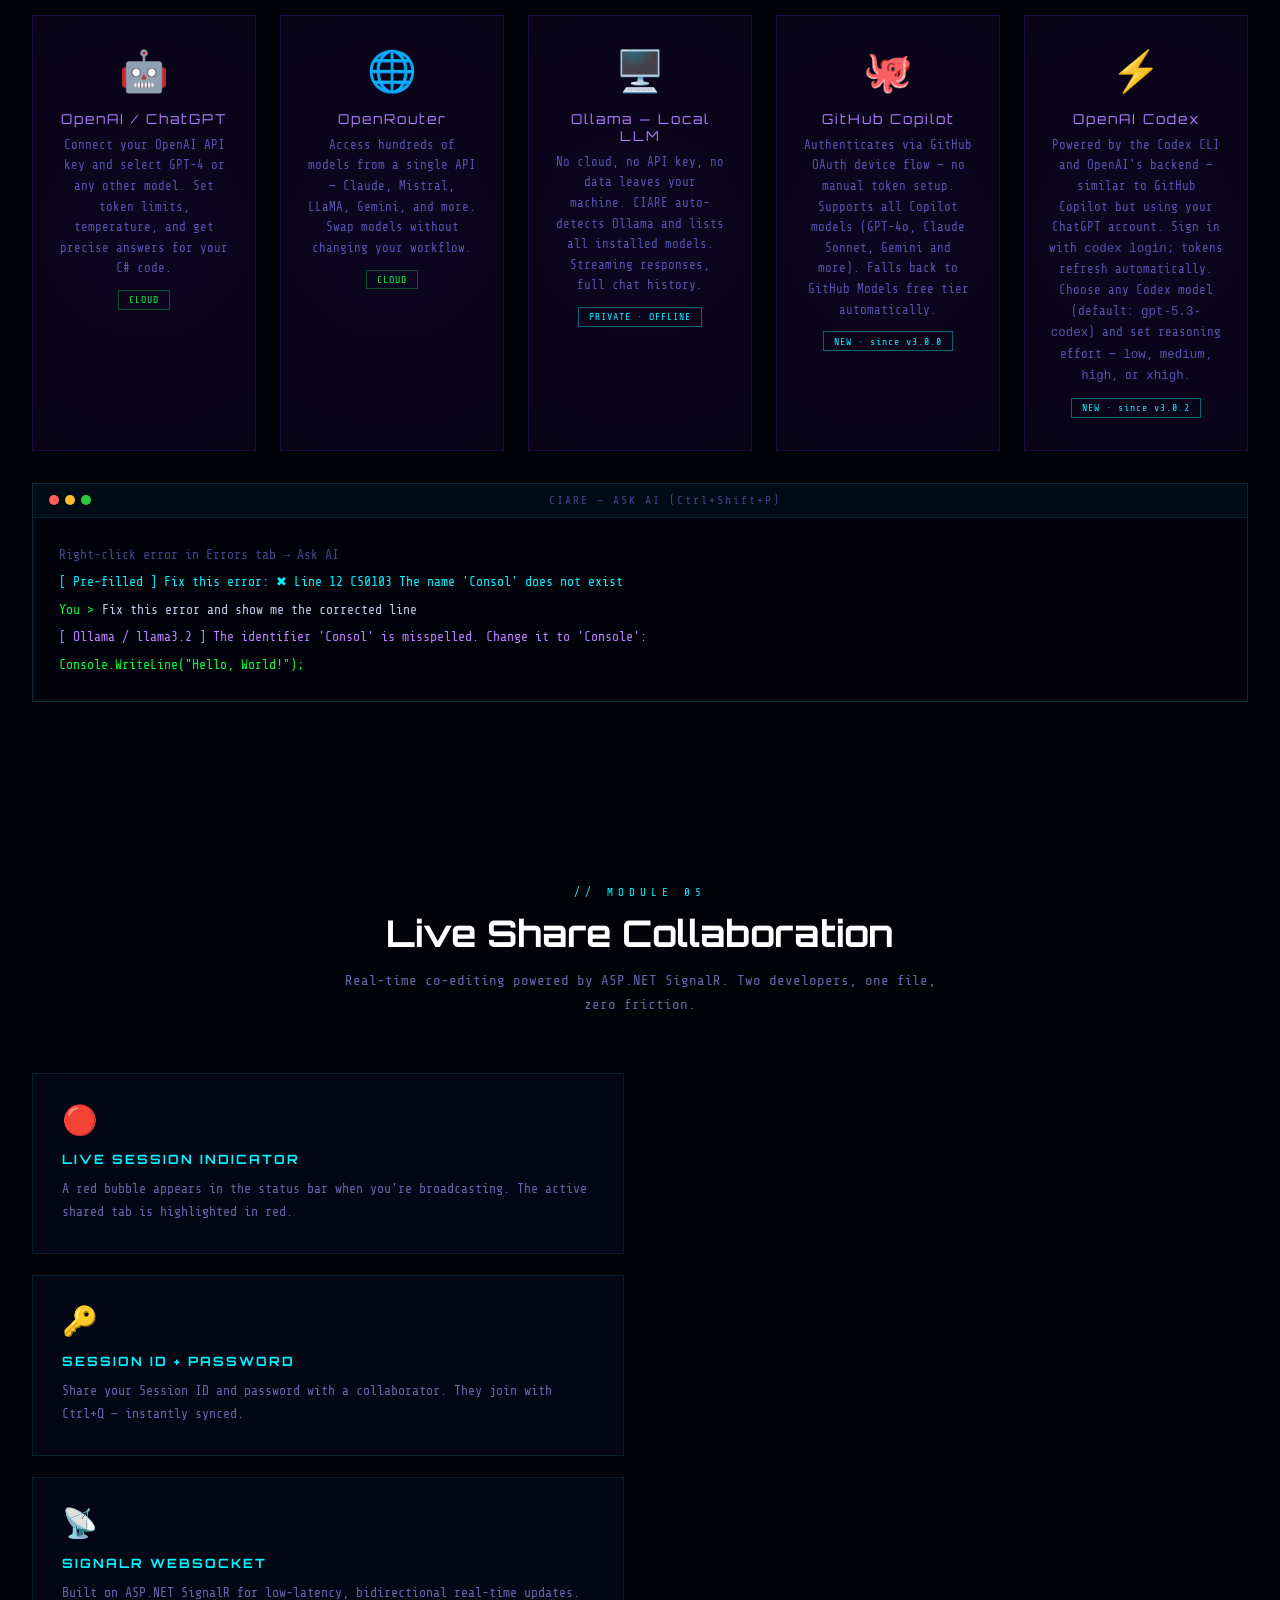
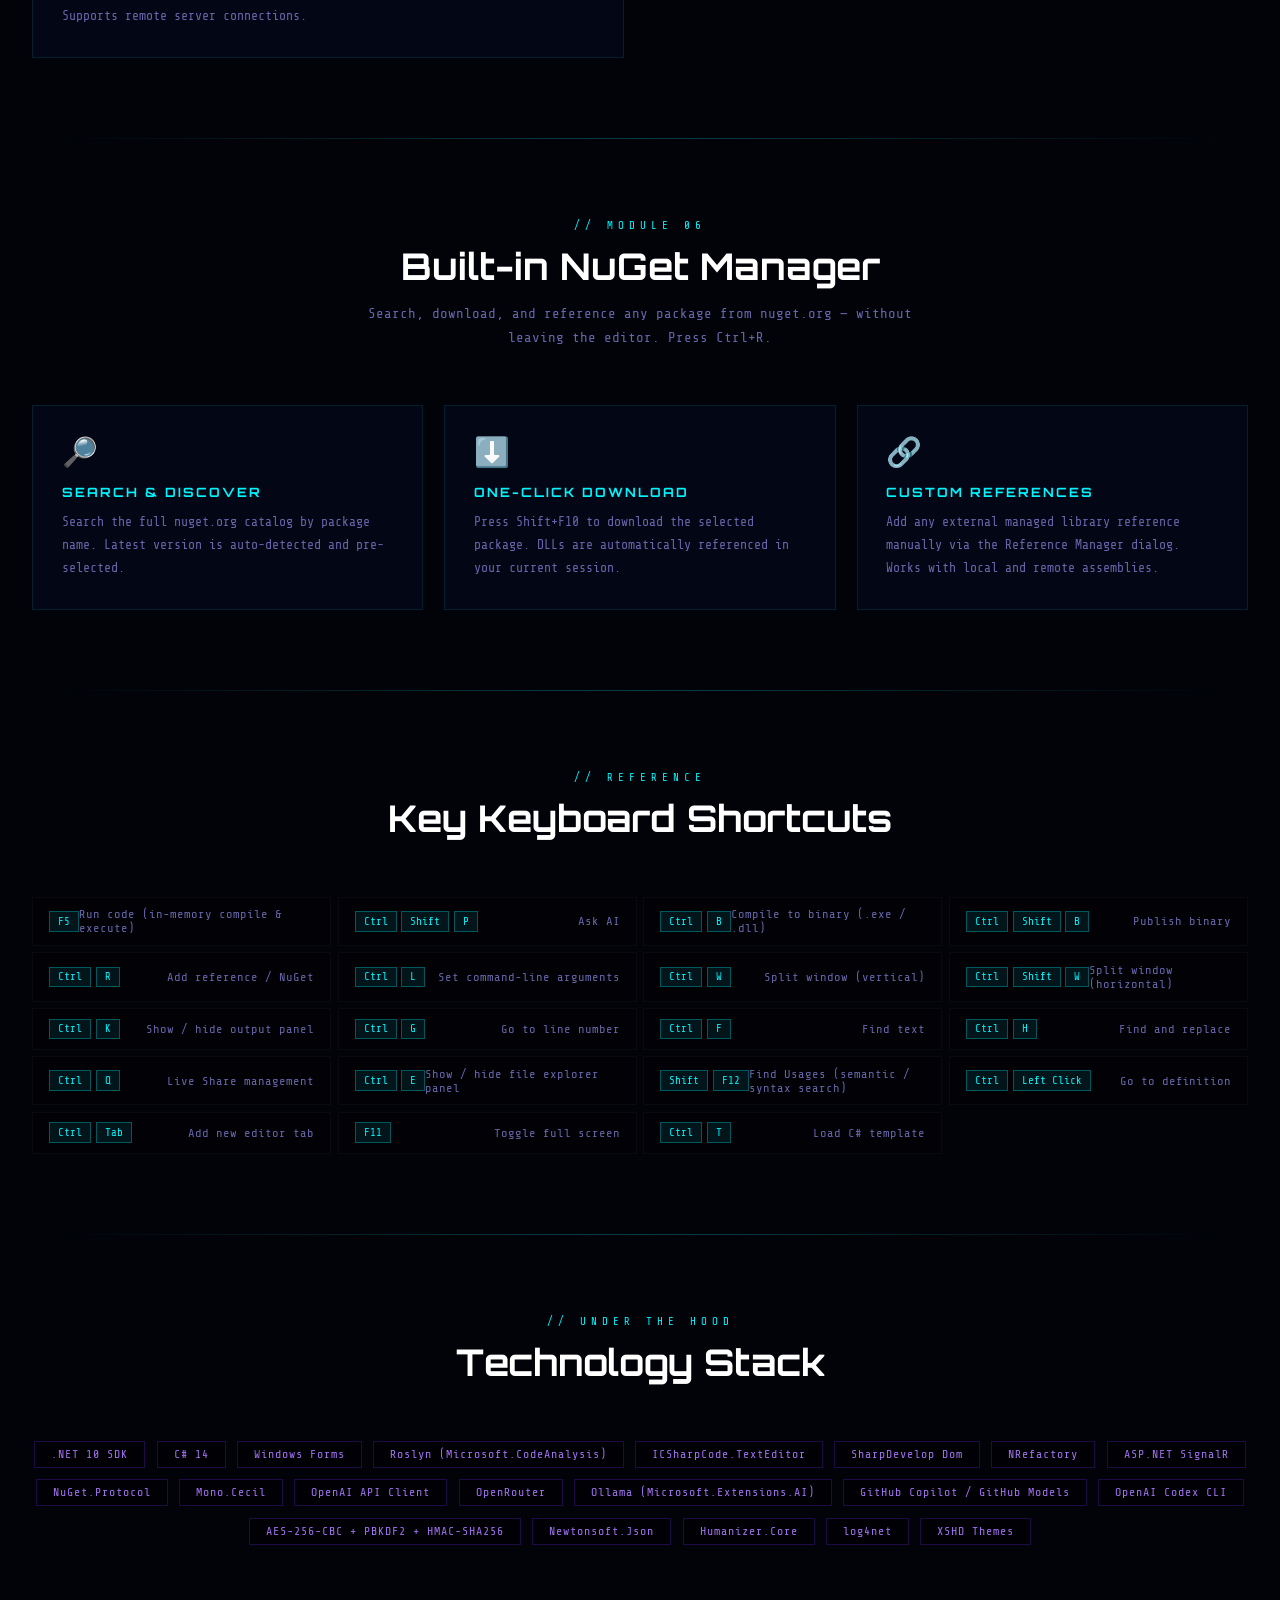
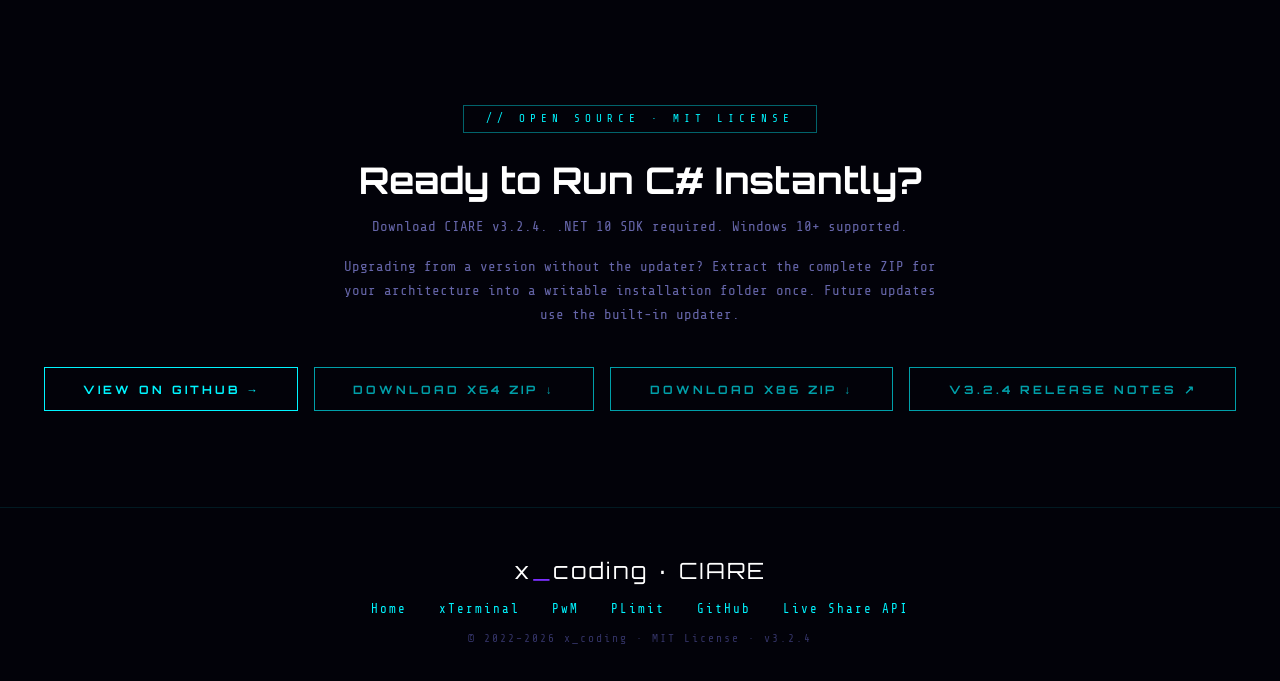
==== commit ec486d1d: "new releases" ====
--- a/ciare.html
+++ b/ciare.html
@@ -56,7 +56,7 @@
     <div class="stat-item"><span class="s-num">8+</span><span class="s-lbl">Themes</span></div>
     <div class="stat-item"><span class="s-num">.NET 10</span><span class="s-lbl">Framework</span></div>
     <div class="stat-item"><span class="s-num">MIT</span><span class="s-lbl">License</span></div>
-    <div class="stat-item"><span class="s-num">v3.2.3</span><span class="s-lbl">Version</span></div>
+    <div class="stat-item"><span class="s-num">v3.2.4</span><span class="s-lbl">Version</span></div>
   </div>
 
   <!-- SCREENSHOT HERO -->
@@ -87,7 +87,7 @@
       <div class="feat-card">
         <span class="feat-icon">⚡</span>
         <div class="feat-title">IntelliSense Completion</div>
-        <p class="feat-desc">Context-aware code suggestions powered by NRefactory and SharpDevelop Dom — type less, ship more.
+        <p class="feat-desc">Context-aware code suggestions powered by NRefactory and SharpDevelop Dom — type less, ship more. Framework completion members load on demand and are retained for reuse, reducing memory held by unused types.</p>
       </div>
       <div class="feat-card">
         <span class="feat-icon">🎨</span>
@@ -116,7 +116,7 @@
       <div class="feat-card">
         <span class="feat-icon">📑</span>
         <div class="feat-title">Multi-Tab Editing</div>
-        <p class="feat-desc">Open multiple files in tabs. Add new tabs with Ctrl+Tab, navigate left/right, and close any tab independently or all at once.</p>
+        <p class="feat-desc">Open multiple files in tabs. Add new tabs with Ctrl+Tab, navigate left/right, and close any tab independently or all at once. Smooth startup, restored tabs, and tab switching keep your workspace responsive with minimal flicker.</p>
       </div>
       <div class="feat-card">
         <span class="feat-icon">🌓</span>
@@ -137,6 +137,16 @@
         <span class="feat-icon">🗂️</span>
         <div class="feat-title">File Explorer</div>
         <p class="feat-desc">A built-in file explorer panel with a tree view of your opened folder and a split-container layout. Toggle it with <kbd>Ctrl+E</kbd>. The panel's root path and visibility are persisted in the Windows Registry and automatically restored on next launch.</p>
+      </div>
+      <div class="feat-card">
+        <span class="feat-icon">⚡</span>
+        <div class="feat-title">Efficient Code Analysis</div>
+        <p class="feat-desc">Reuses unchanged project data and shared references to reduce repeated text processing, memory use, and idle CPU work. Obsolete analysis requests are cancelled so older diagnostic results cannot replace newer errors and warnings.</p>
+      </div>
+      <div class="feat-card">
+        <span class="feat-icon">🔄</span>
+        <div class="feat-title">Automatic Updates</div>
+        <p class="feat-desc">Checks for stable releases after startup or via <strong>Help → Check for updates…</strong>. With your approval, the bundled installer downloads and verifies the matching x64 or x86 ZIP. Save open work before closing; replaced files are backed up, rollback is attempted on errors, and CIARE restarts after success.</p>
       </div>
     </div>
   </div>
@@ -253,6 +263,11 @@
         <span class="feat-icon">🎯</span>
         <div class="feat-title">Smart Build Target Detection</div>
         <p class="feat-desc">When building, CIARE auto-detects the most appropriate build target. Starting from the active file's directory, it searches upward to find the nearest <code>.sln</code> or <code>.csproj</code> — no manual project configuration needed.</p>
+      </div>
+      <div class="feat-card">
+        <span class="feat-icon">🛠️</span>
+        <div class="feat-title">Build Project</div>
+        <p class="feat-desc">Right-click a <code>.csproj</code> or its folder in Project Explorer to build that project with the current configuration and platform. Pending project edits are saved and results appear in Output while the editor stays responsive. Referenced projects are not rebuilt; their required outputs must already exist.</p>
       </div>
     </div>
   </div>
@@ -454,10 +469,13 @@
   <div class="section fade" style="text-align:center;padding-bottom:6rem;">
     <div class="hero-badge" style="margin-bottom:1.5rem;">// OPEN SOURCE · MIT LICENSE</div>
     <h2 class="section-title">Ready to Run C# Instantly?</h2>
-    <p class="section-sub" style="margin-bottom:2.5rem;">Download CIARE from GitHub. .NET 10 SDK required. Windows 10+ supported.</p>
+    <p class="section-sub" style="margin-bottom:1rem;">Download CIARE v3.2.4. .NET 10 SDK required. Windows 10+ supported.</p>
+    <p class="section-sub" style="margin-bottom:2.5rem;">Upgrading from a version without the updater? Extract the complete ZIP for your architecture into a writable installation folder once. Future updates use the built-in updater.</p>
     <div class="btn-group" style="justify-content:center;">
       <a href="https://github.com/0x78654C/CIARE" target="_blank" class="btn">View on GitHub →</a>
-      <a href="https://github.com/0x78654C/CIARE/releases" target="_blank" class="btn ghost">Download Releases</a>
+      <a href="https://github.com/0x78654C/CIARE/releases/download/v3.2.4/CIARE_v3.2.4-x64.zip" target="_blank" class="btn ghost">Download x64 ZIP ↓</a>
+      <a href="https://github.com/0x78654C/CIARE/releases/download/v3.2.4/CIARE_v3.2.4-x86.zip" target="_blank" class="btn ghost">Download x86 ZIP ↓</a>
+      <a href="https://github.com/0x78654C/CIARE/releases/tag/v3.2.4" target="_blank" class="btn ghost">v3.2.4 Release Notes ↗</a>
     </div>
   </div>
  
@@ -472,7 +490,7 @@
       <a href="https://github.com/0x78654C/CIARE" target="_blank">GitHub</a>
       <a href="https://github.com/0x78654C/CIARELiveShareAPI" target="_blank">Live Share API</a>
     </div>
-    <div class="foot-copy">© 2022–2026 x_coding · MIT License · v3.2.3</div>
+    <div class="foot-copy">© 2022–2026 x_coding · MIT License · v3.2.4</div>
   </footer>
 
 </div><!-- /wrapper -->
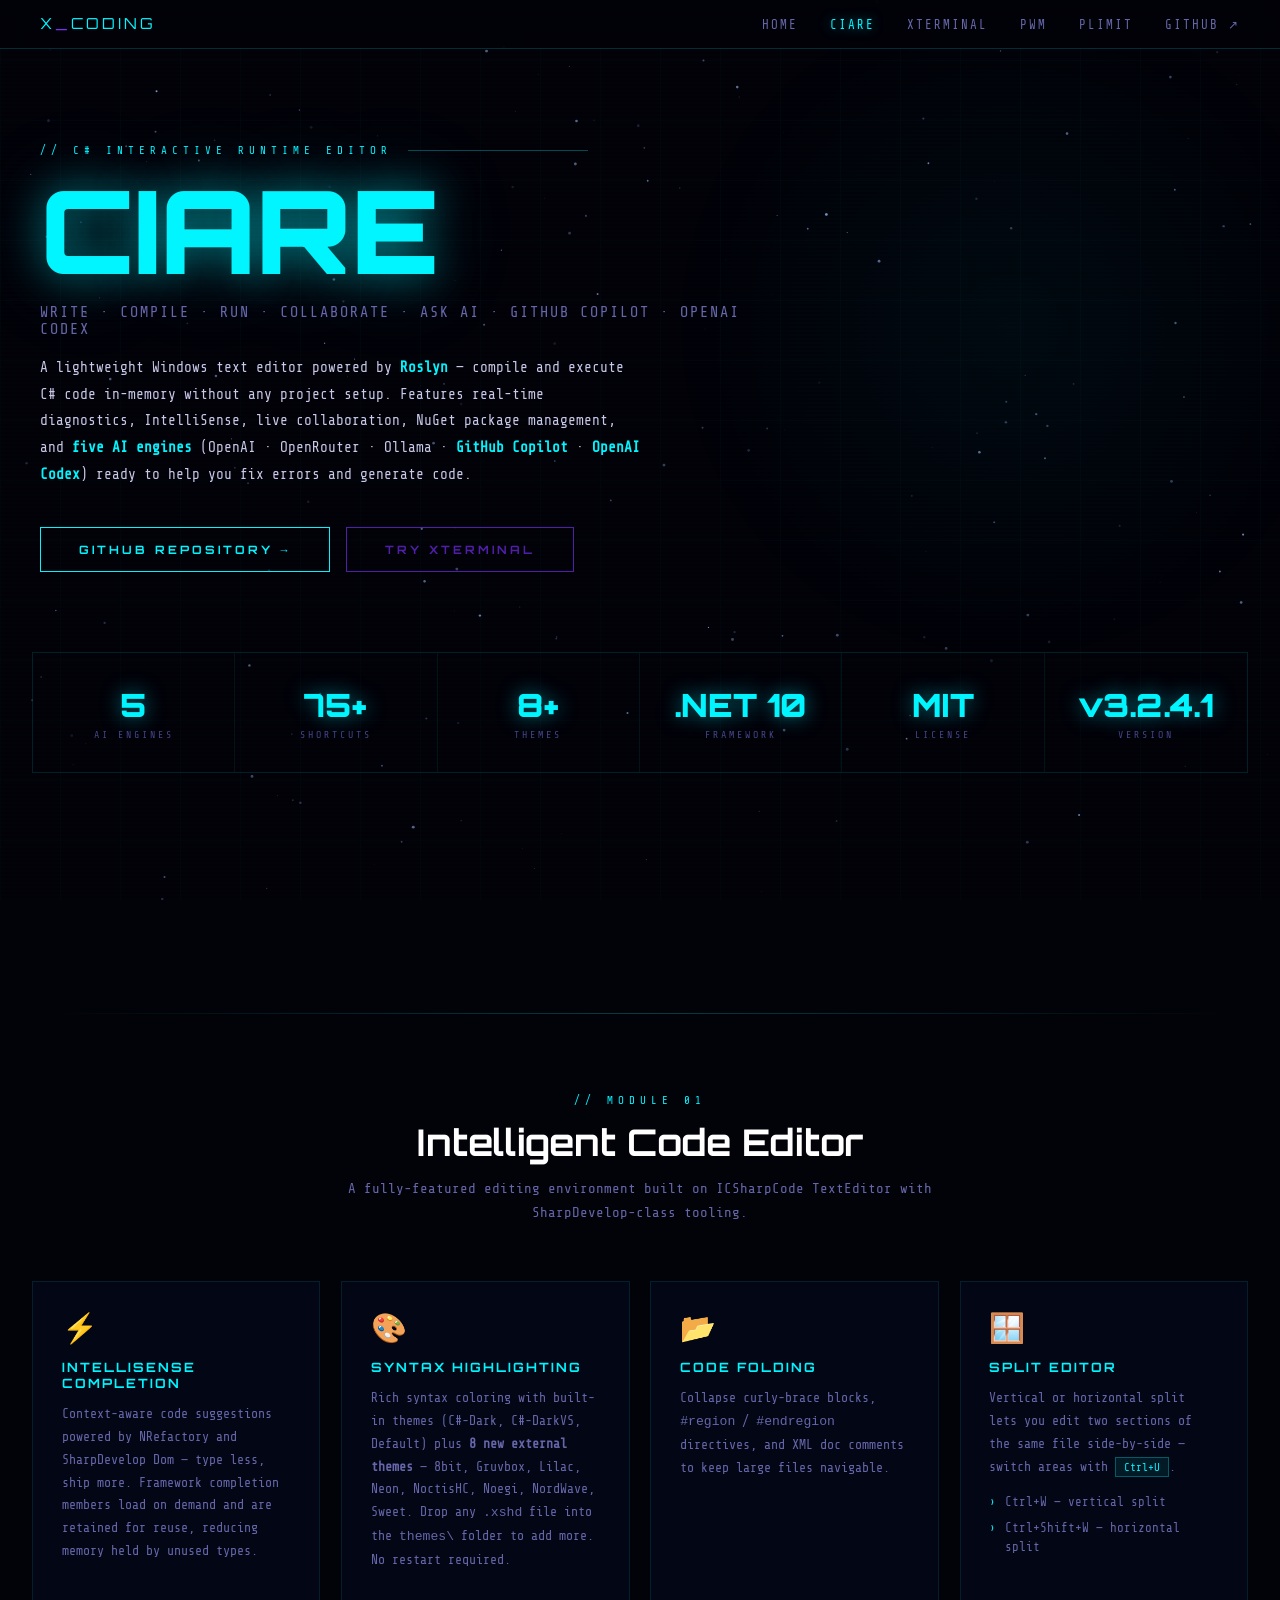
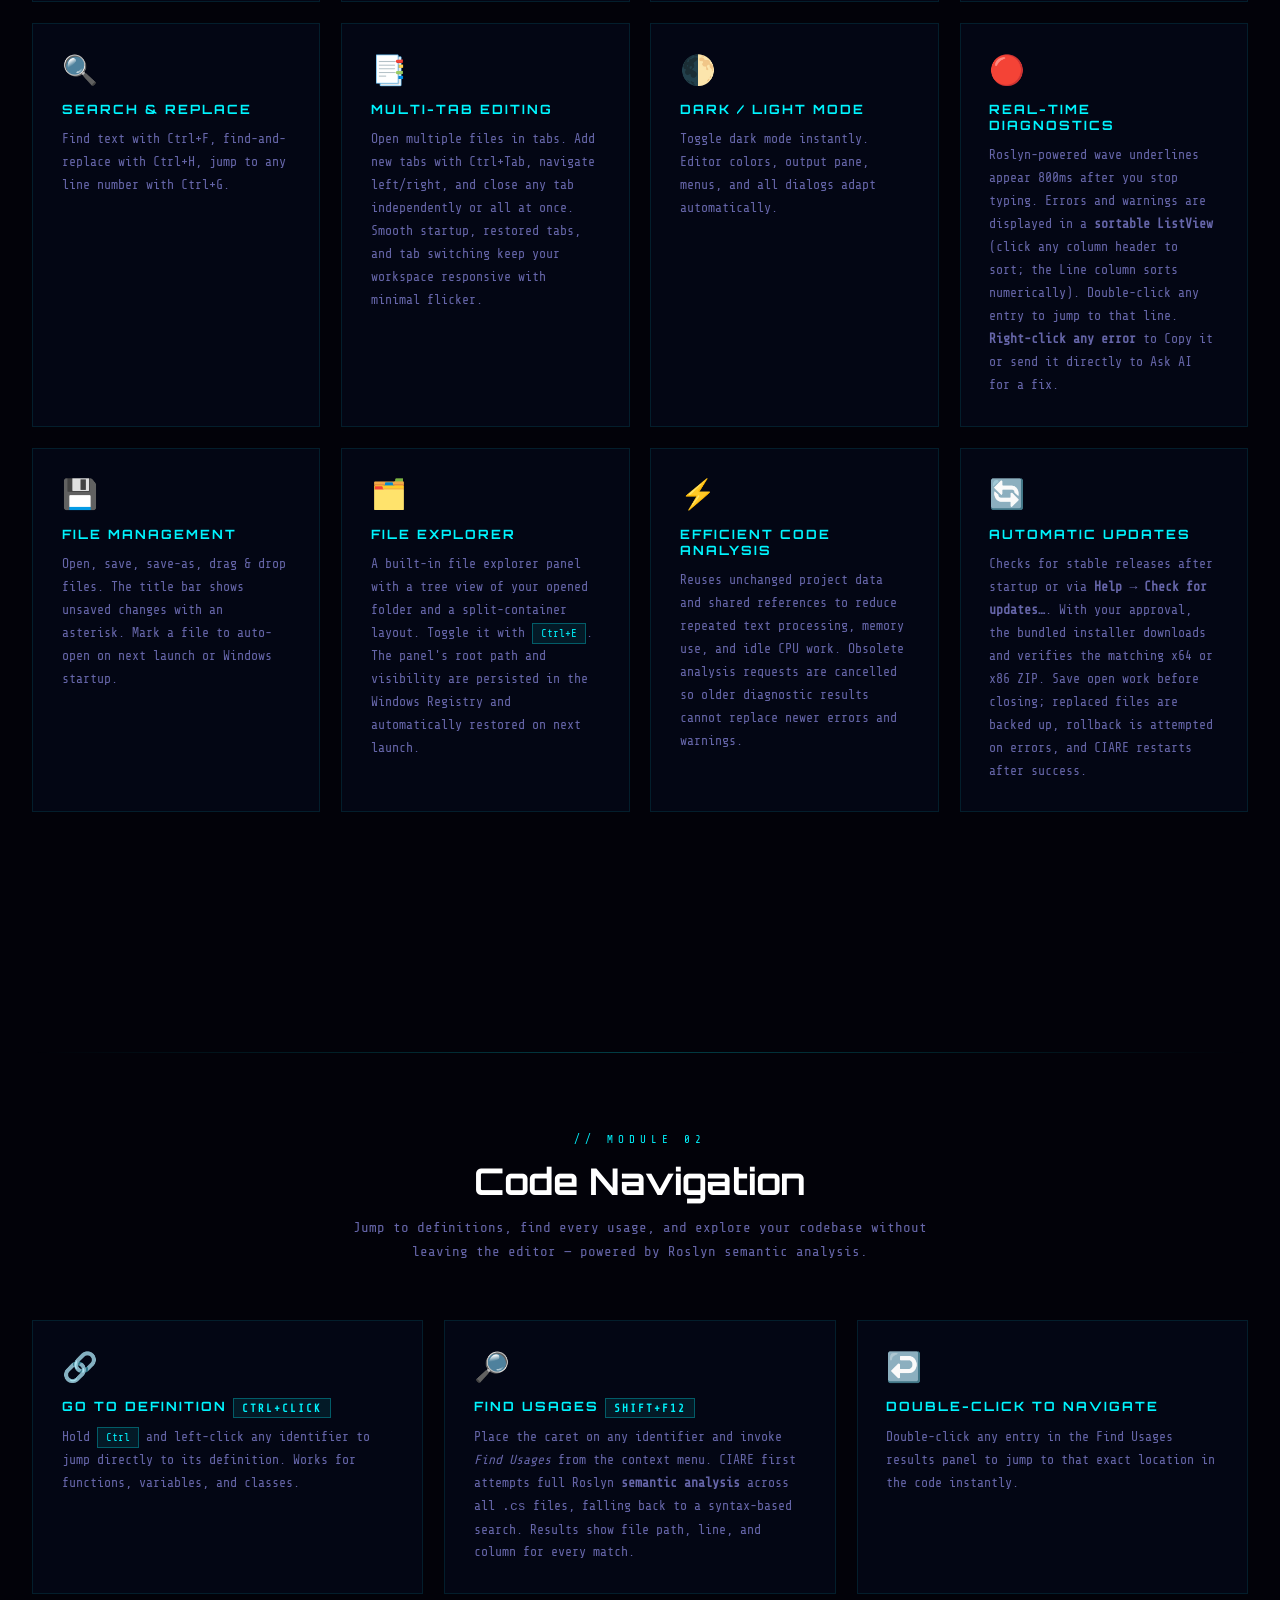
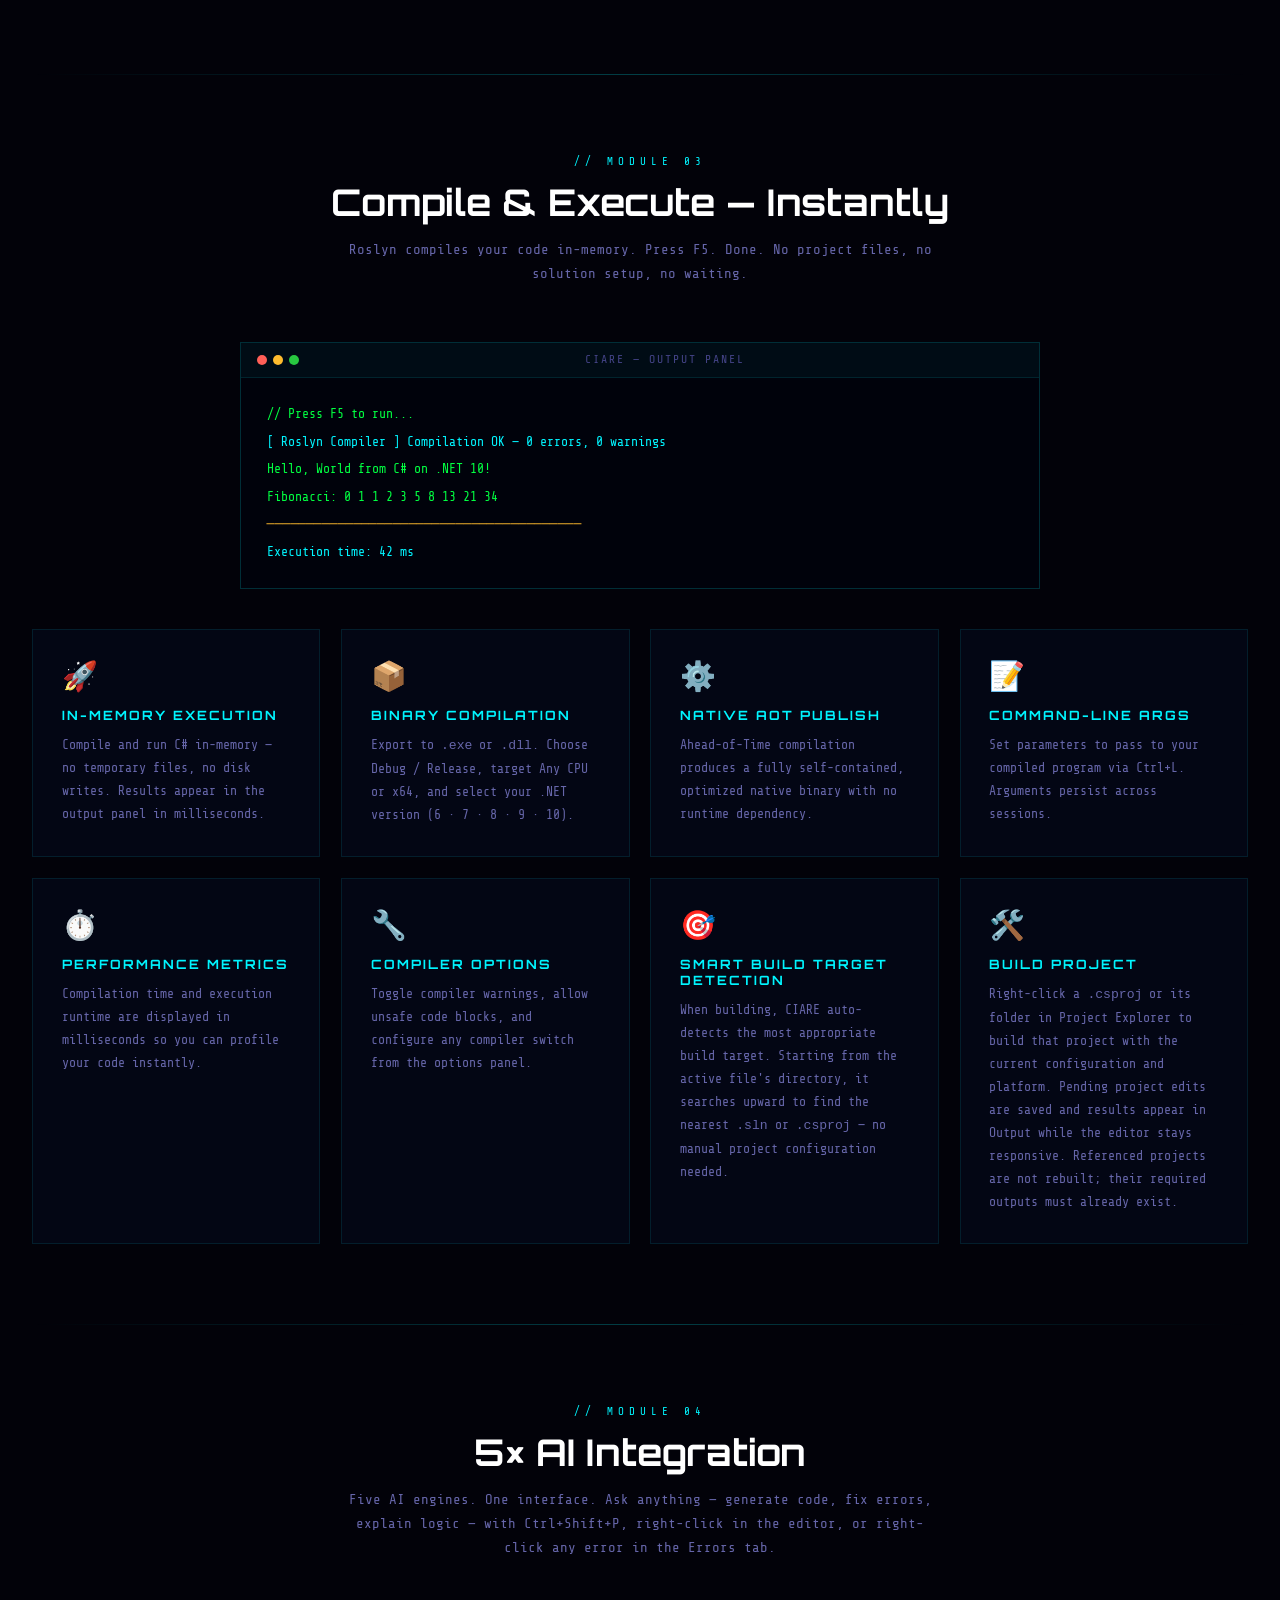
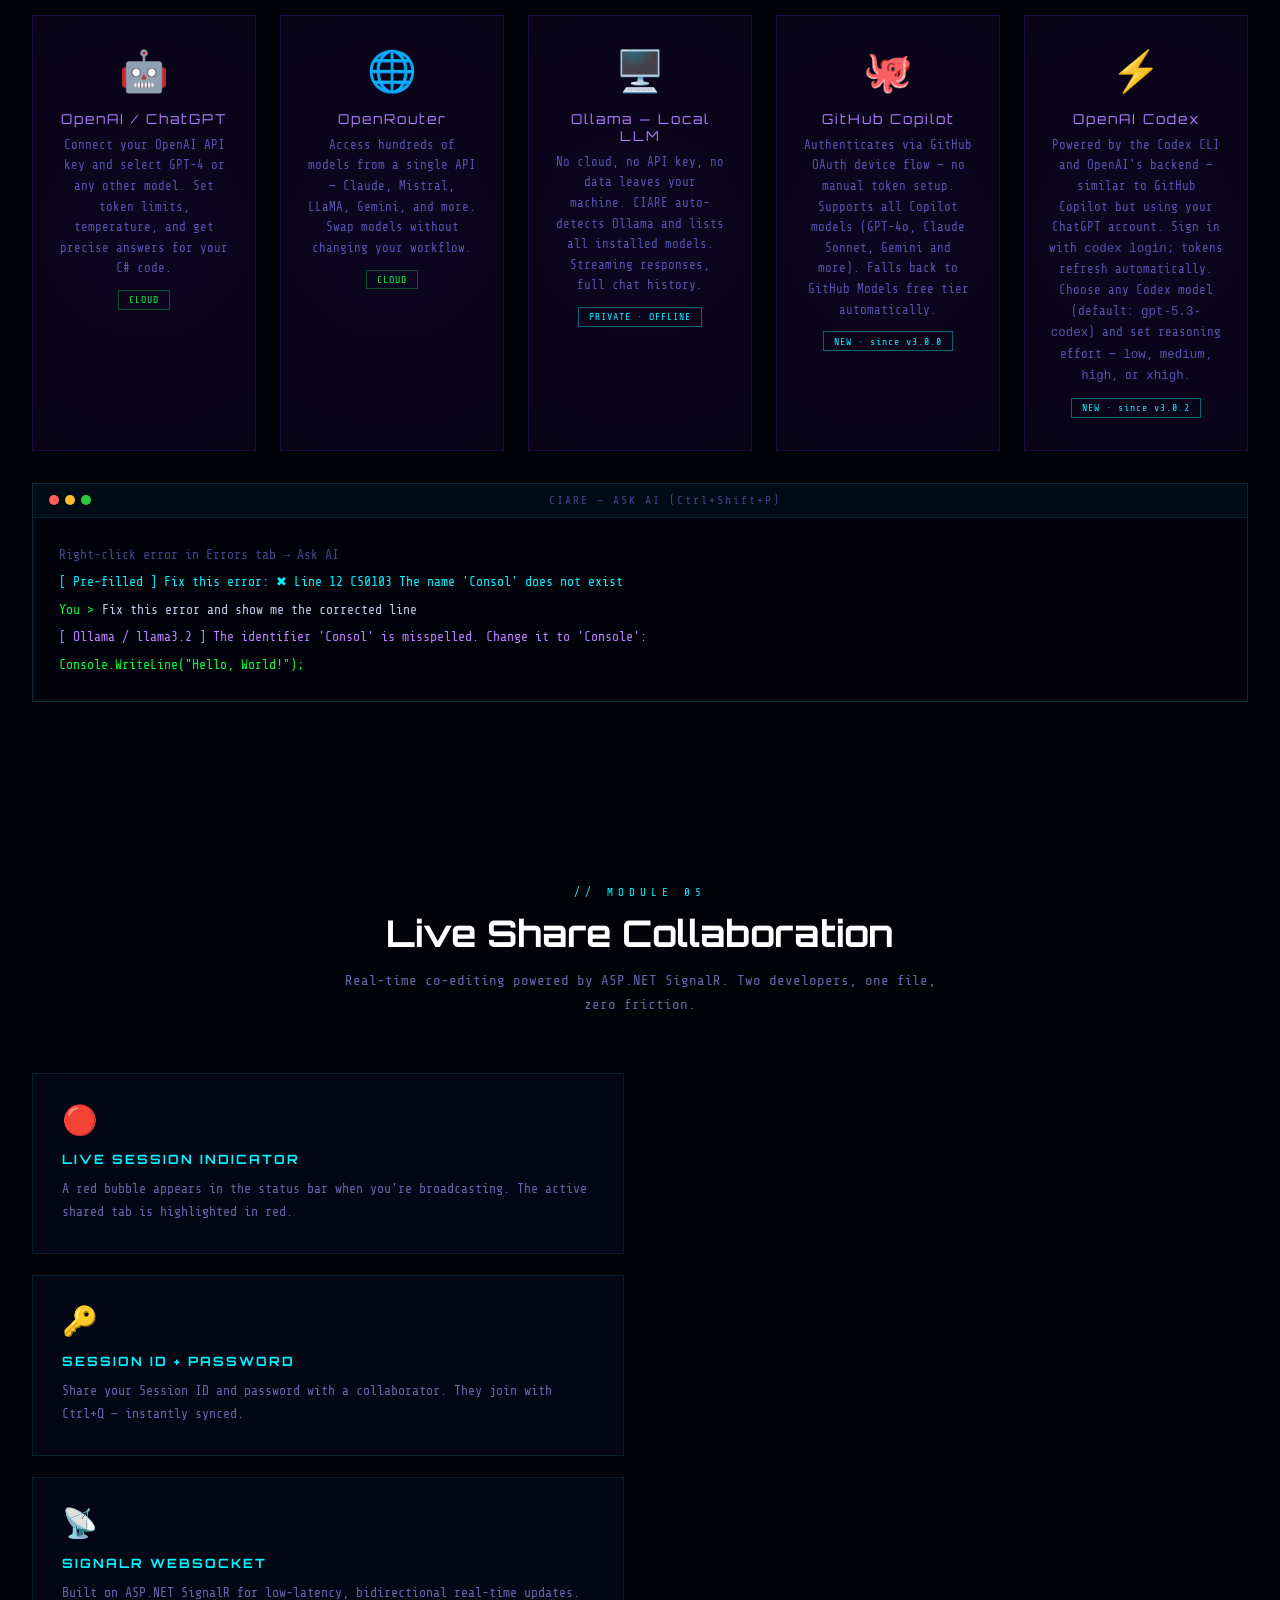
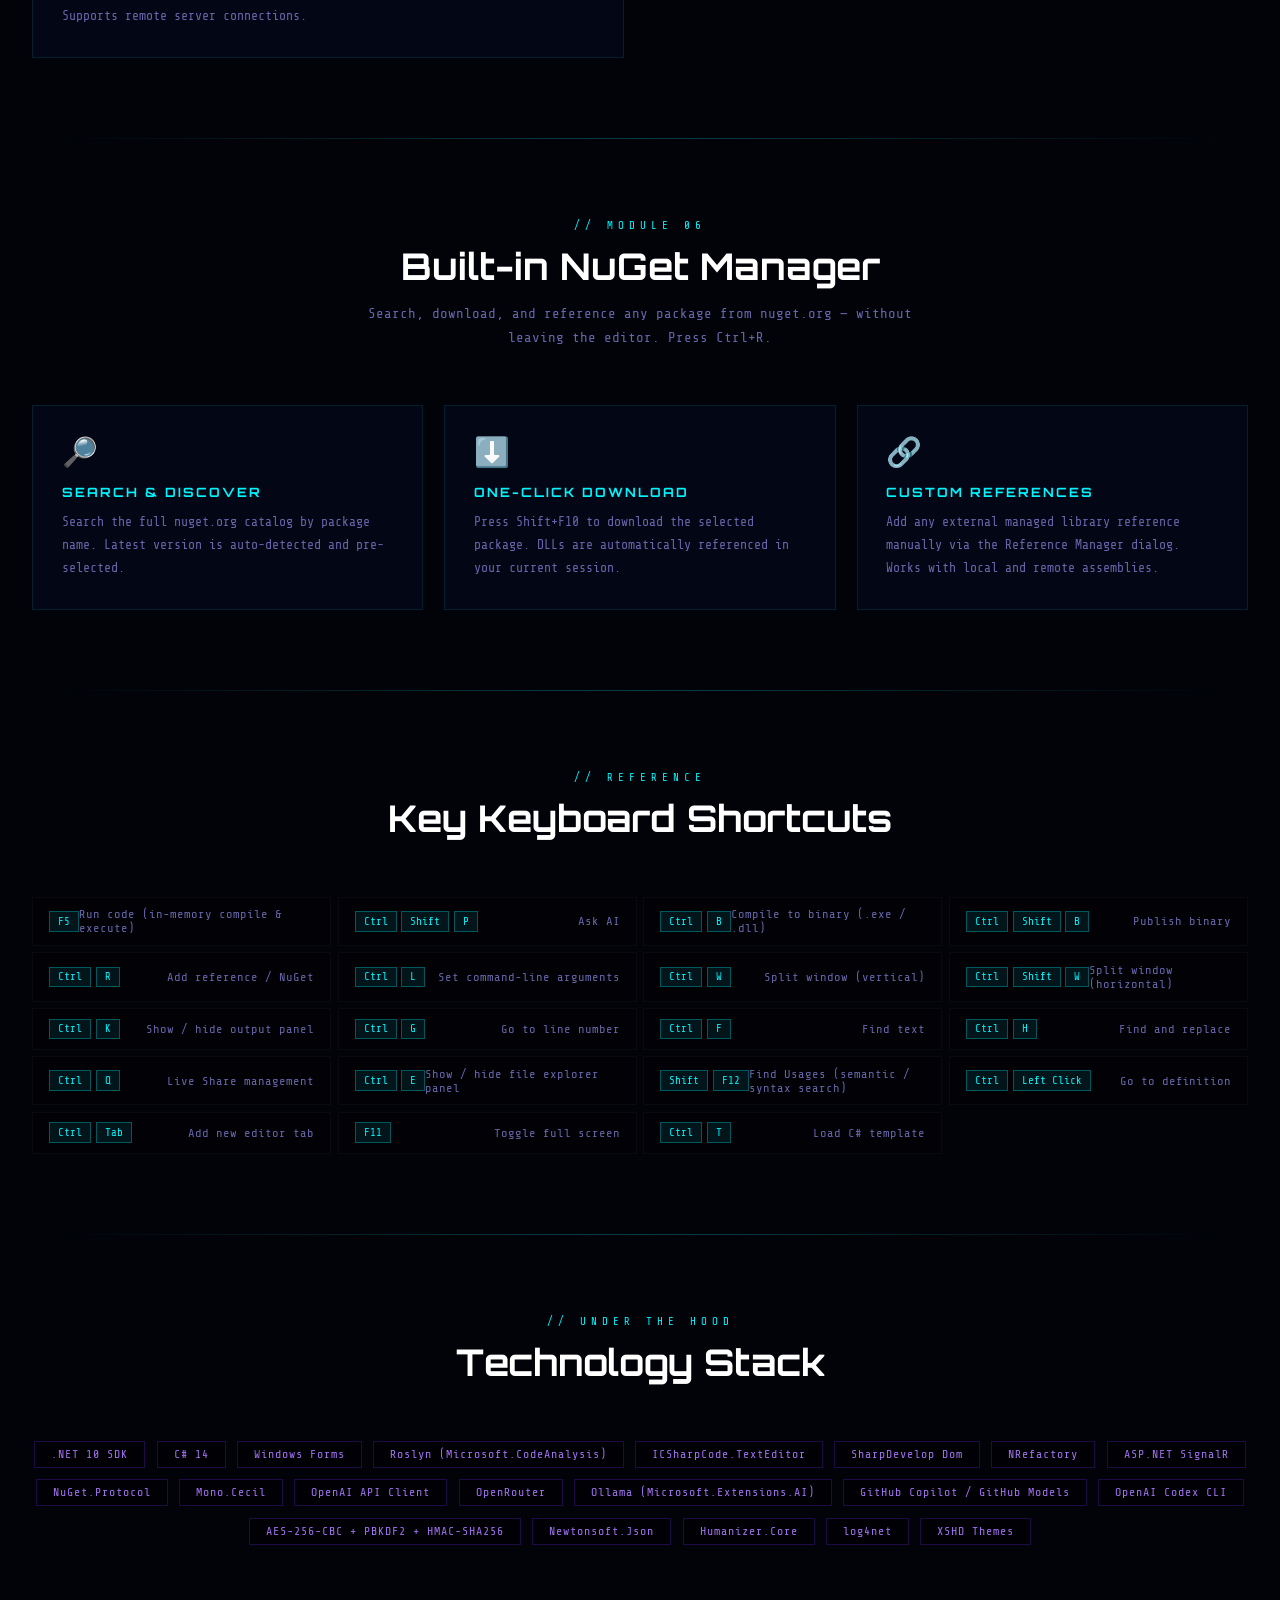
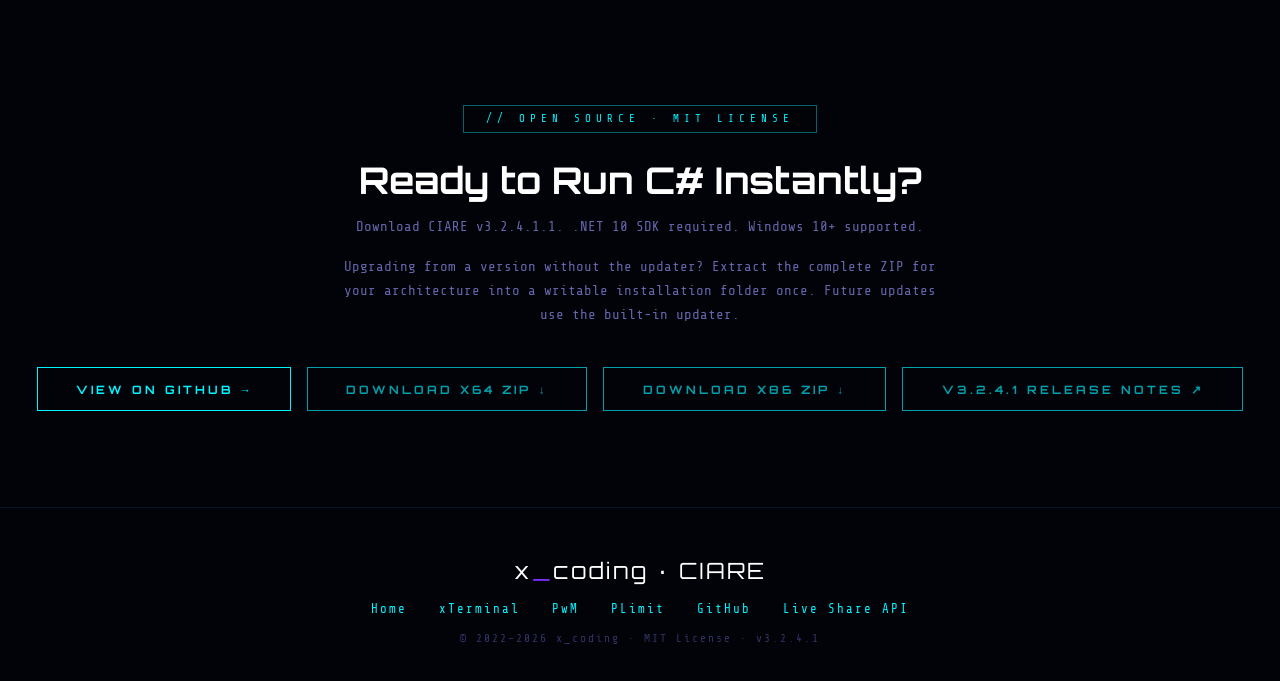
==== commit b49e9d48: "new version for ciare" ====
--- a/ciare.html
+++ b/ciare.html
@@ -56,7 +56,7 @@
     <div class="stat-item"><span class="s-num">8+</span><span class="s-lbl">Themes</span></div>
     <div class="stat-item"><span class="s-num">.NET 10</span><span class="s-lbl">Framework</span></div>
     <div class="stat-item"><span class="s-num">MIT</span><span class="s-lbl">License</span></div>
-    <div class="stat-item"><span class="s-num">v3.2.4</span><span class="s-lbl">Version</span></div>
+    <div class="stat-item"><span class="s-num">v3.2.4.1</span><span class="s-lbl">Version</span></div>
   </div>
 
   <!-- SCREENSHOT HERO -->
@@ -469,13 +469,13 @@
   <div class="section fade" style="text-align:center;padding-bottom:6rem;">
     <div class="hero-badge" style="margin-bottom:1.5rem;">// OPEN SOURCE · MIT LICENSE</div>
     <h2 class="section-title">Ready to Run C# Instantly?</h2>
-    <p class="section-sub" style="margin-bottom:1rem;">Download CIARE v3.2.4. .NET 10 SDK required. Windows 10+ supported.</p>
+    <p class="section-sub" style="margin-bottom:1rem;">Download CIARE v3.2.4.1.1. .NET 10 SDK required. Windows 10+ supported.</p>
     <p class="section-sub" style="margin-bottom:2.5rem;">Upgrading from a version without the updater? Extract the complete ZIP for your architecture into a writable installation folder once. Future updates use the built-in updater.</p>
     <div class="btn-group" style="justify-content:center;">
       <a href="https://github.com/0x78654C/CIARE" target="_blank" class="btn">View on GitHub →</a>
-      <a href="https://github.com/0x78654C/CIARE/releases/download/v3.2.4/CIARE_v3.2.4-x64.zip" target="_blank" class="btn ghost">Download x64 ZIP ↓</a>
-      <a href="https://github.com/0x78654C/CIARE/releases/download/v3.2.4/CIARE_v3.2.4-x86.zip" target="_blank" class="btn ghost">Download x86 ZIP ↓</a>
-      <a href="https://github.com/0x78654C/CIARE/releases/tag/v3.2.4" target="_blank" class="btn ghost">v3.2.4 Release Notes ↗</a>
+      <a href="https://github.com/0x78654C/CIARE/releases/download/v3.2.4.1/CIARE_v3.2.4.1-x64.zip" target="_blank" class="btn ghost">Download x64 ZIP ↓</a>
+      <a href="https://github.com/0x78654C/CIARE/releases/download/v3.2.4.1/CIARE_v3.2.4.1-x86.zip" target="_blank" class="btn ghost">Download x86 ZIP ↓</a>
+      <a href="https://github.com/0x78654C/CIARE/releases/tag/v3.2.4.1" target="_blank" class="btn ghost">v3.2.4.1 Release Notes ↗</a>
     </div>
   </div>
  
@@ -490,7 +490,7 @@
       <a href="https://github.com/0x78654C/CIARE" target="_blank">GitHub</a>
       <a href="https://github.com/0x78654C/CIARELiveShareAPI" target="_blank">Live Share API</a>
     </div>
-    <div class="foot-copy">© 2022–2026 x_coding · MIT License · v3.2.4</div>
+    <div class="foot-copy">© 2022–2026 x_coding · MIT License · v3.2.4.1</div>
   </footer>
 
 </div><!-- /wrapper -->
